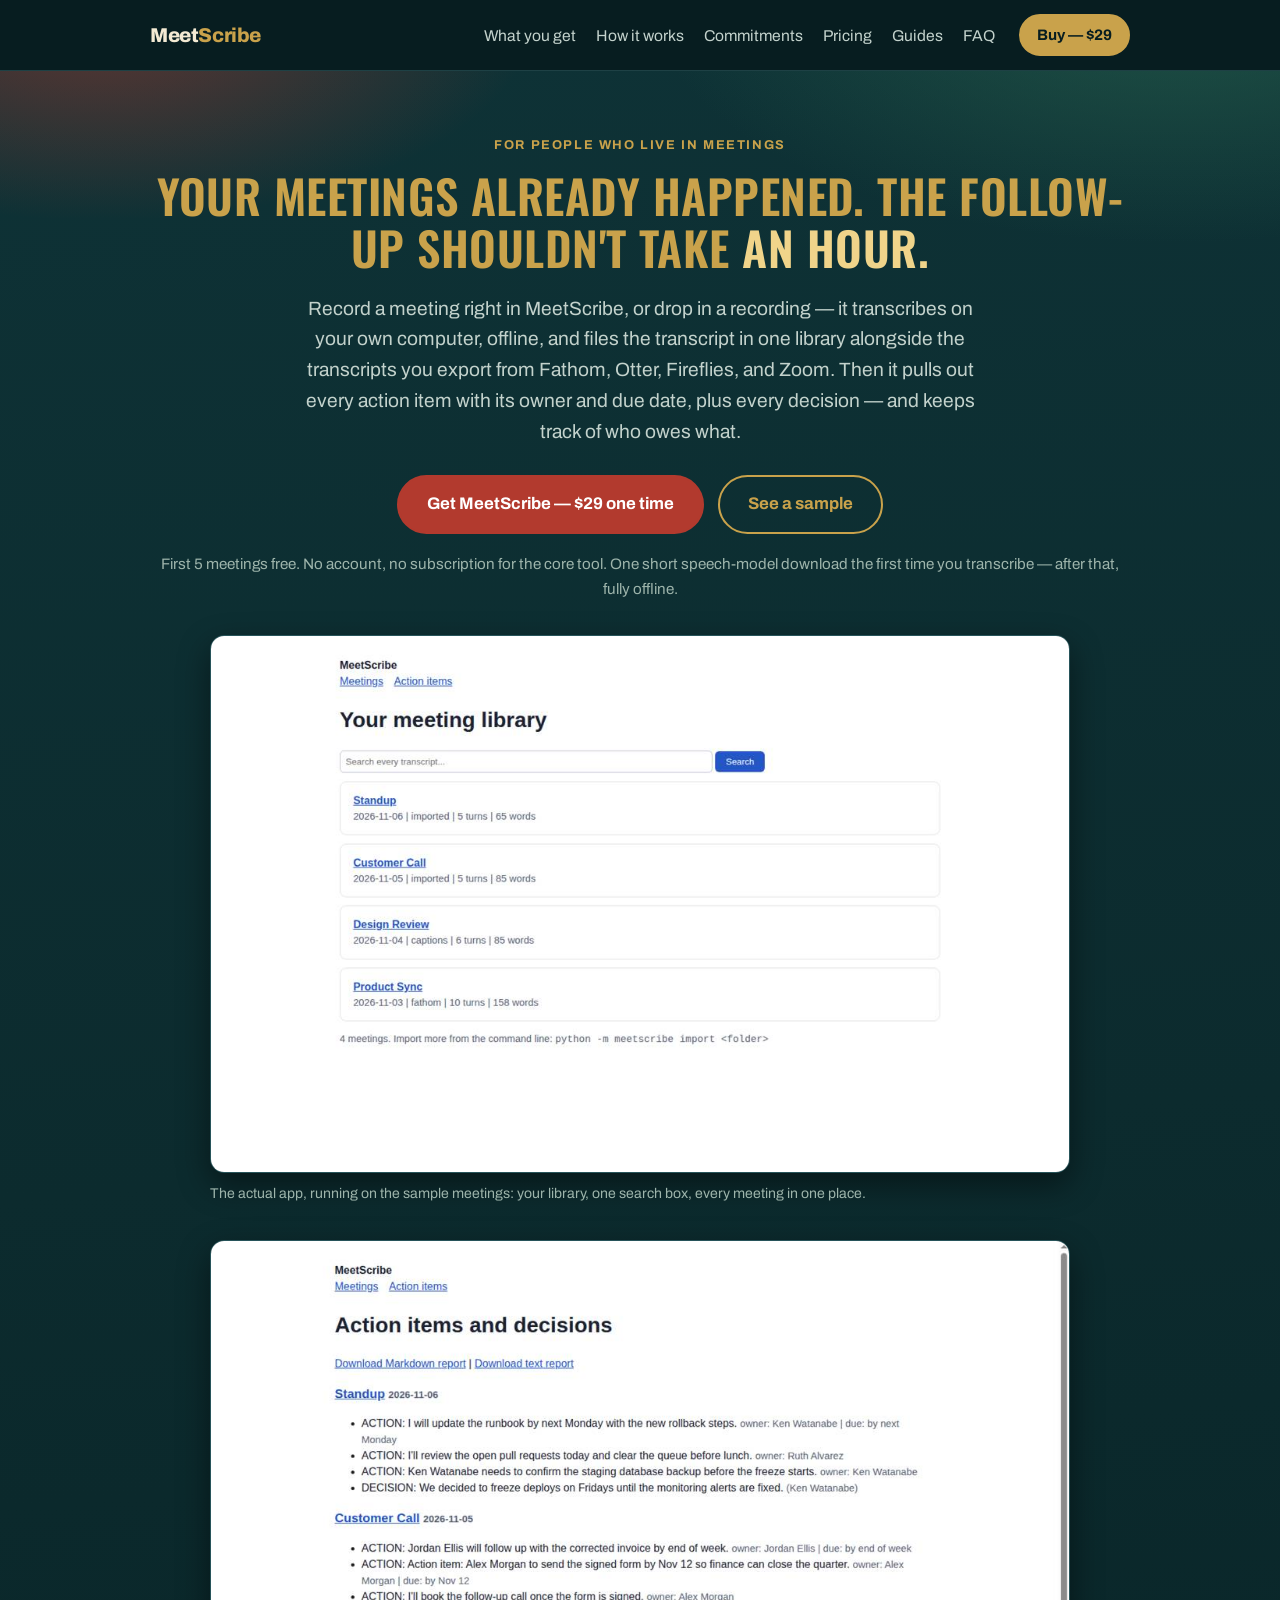
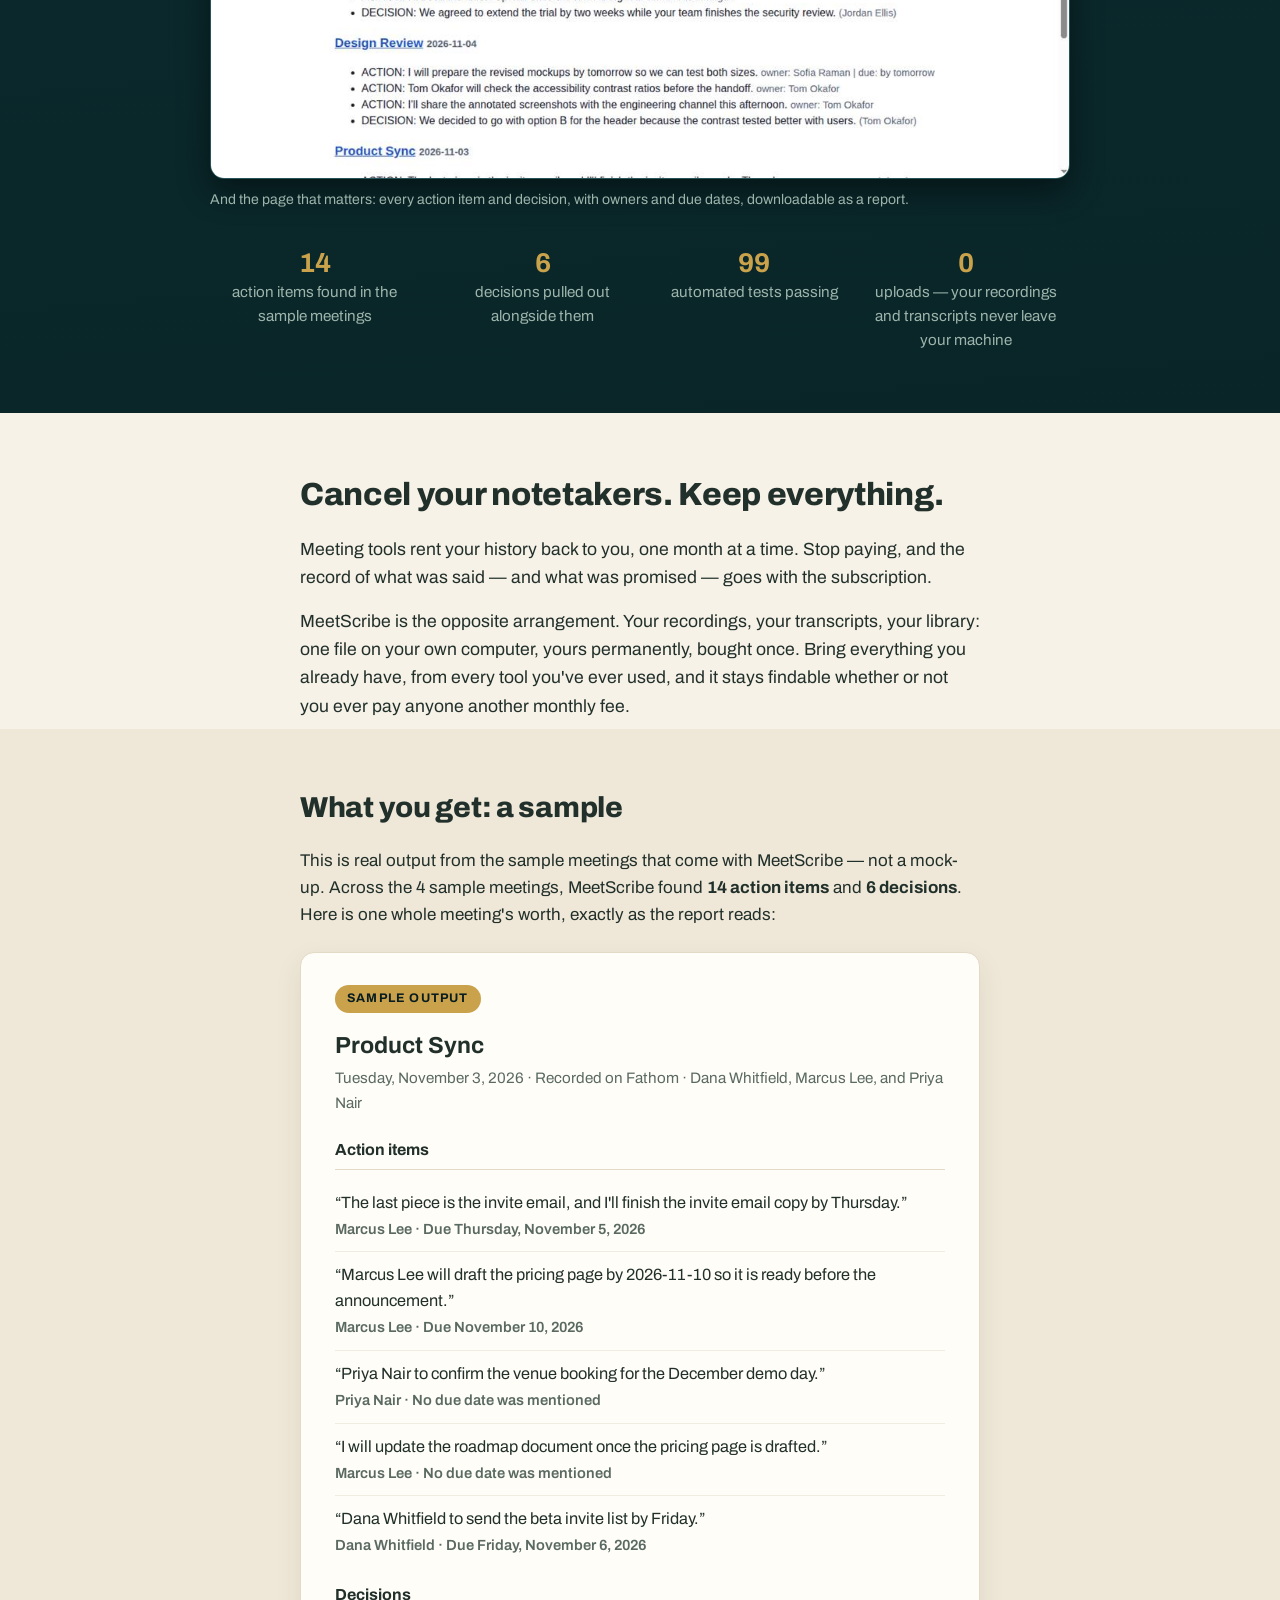
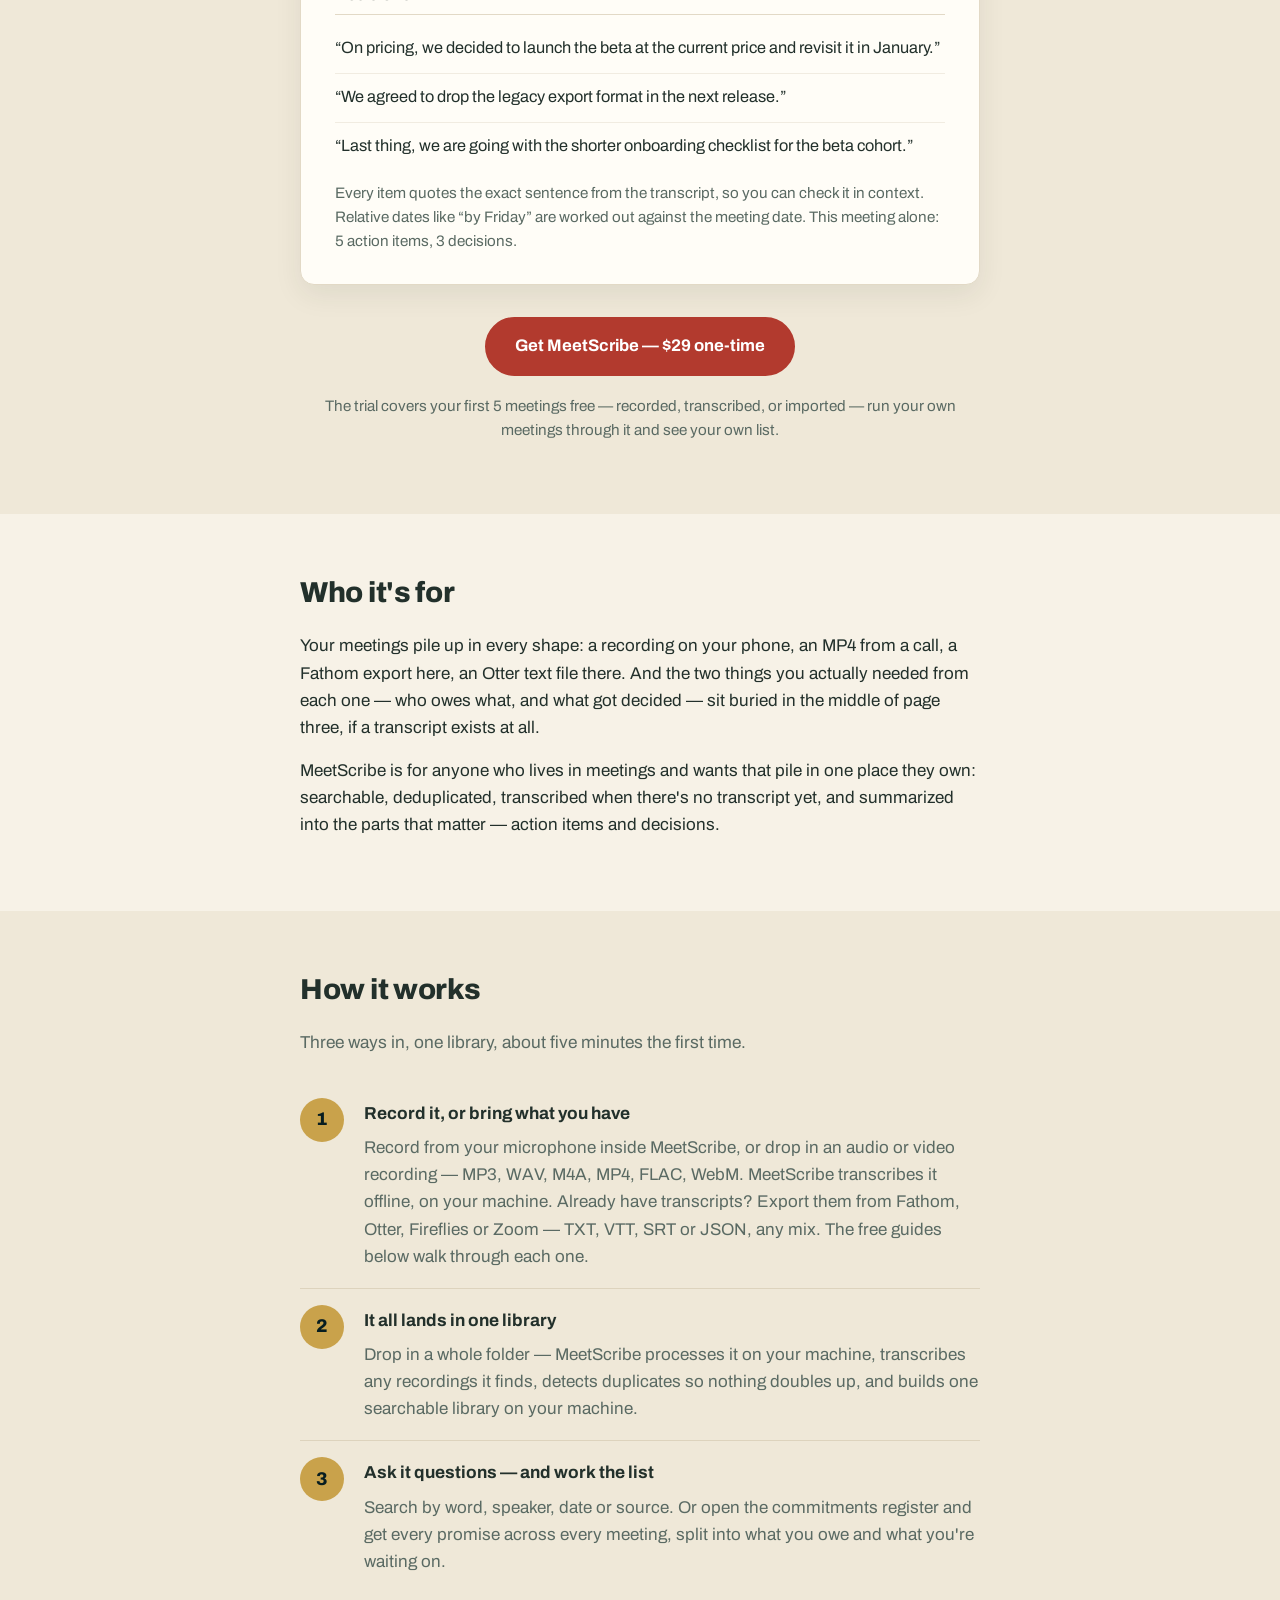
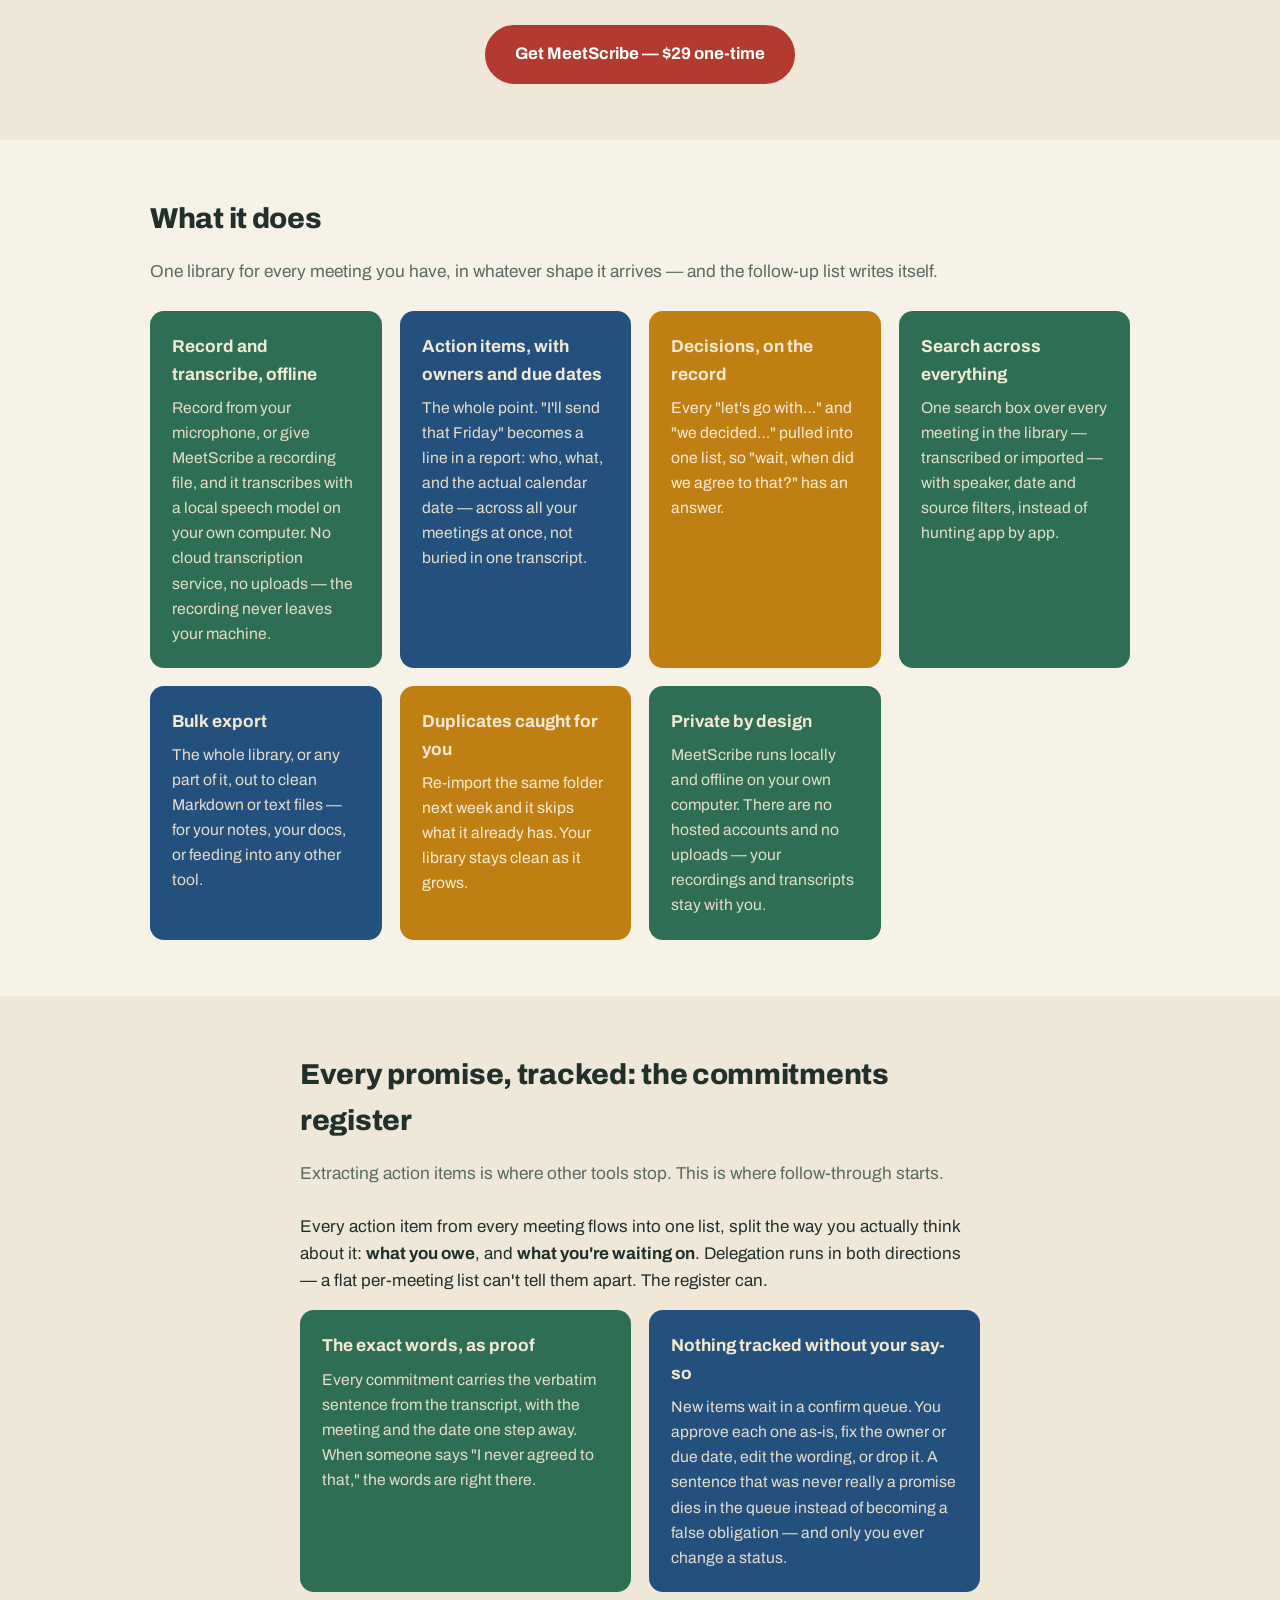
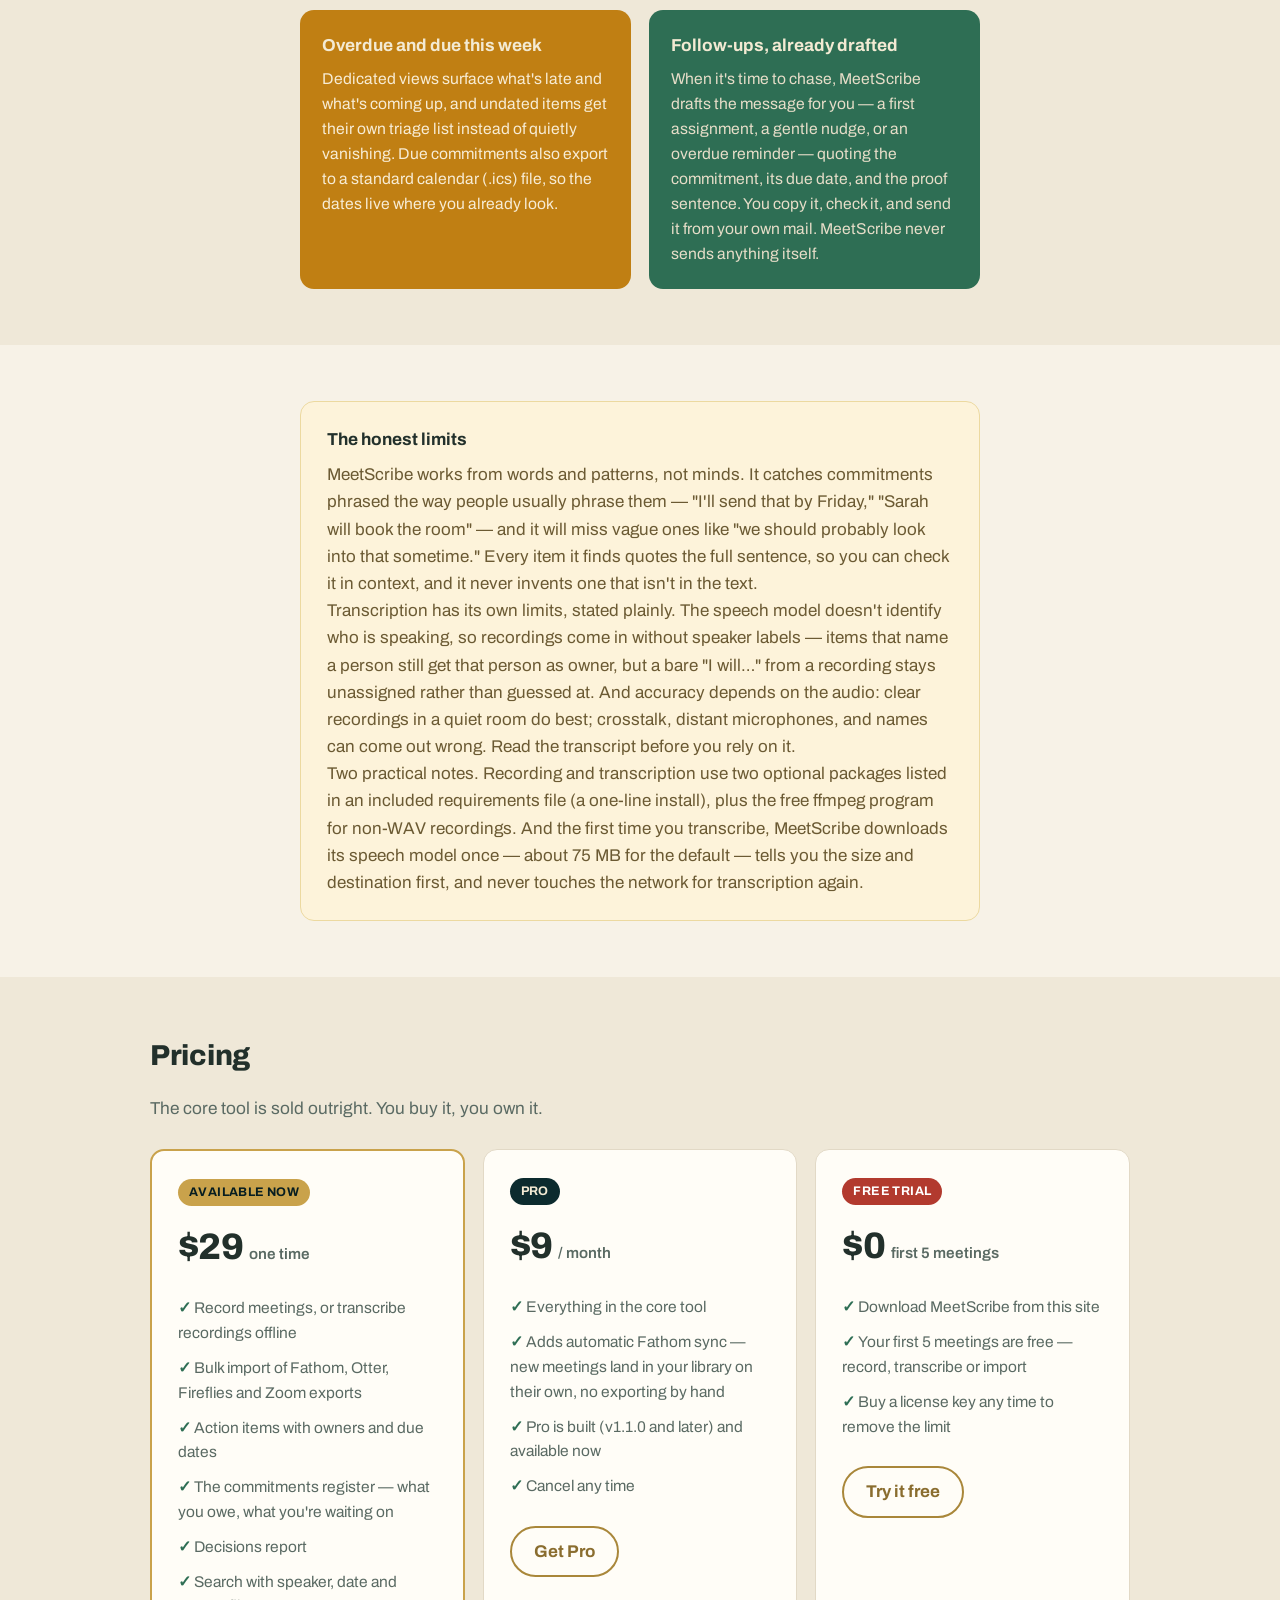
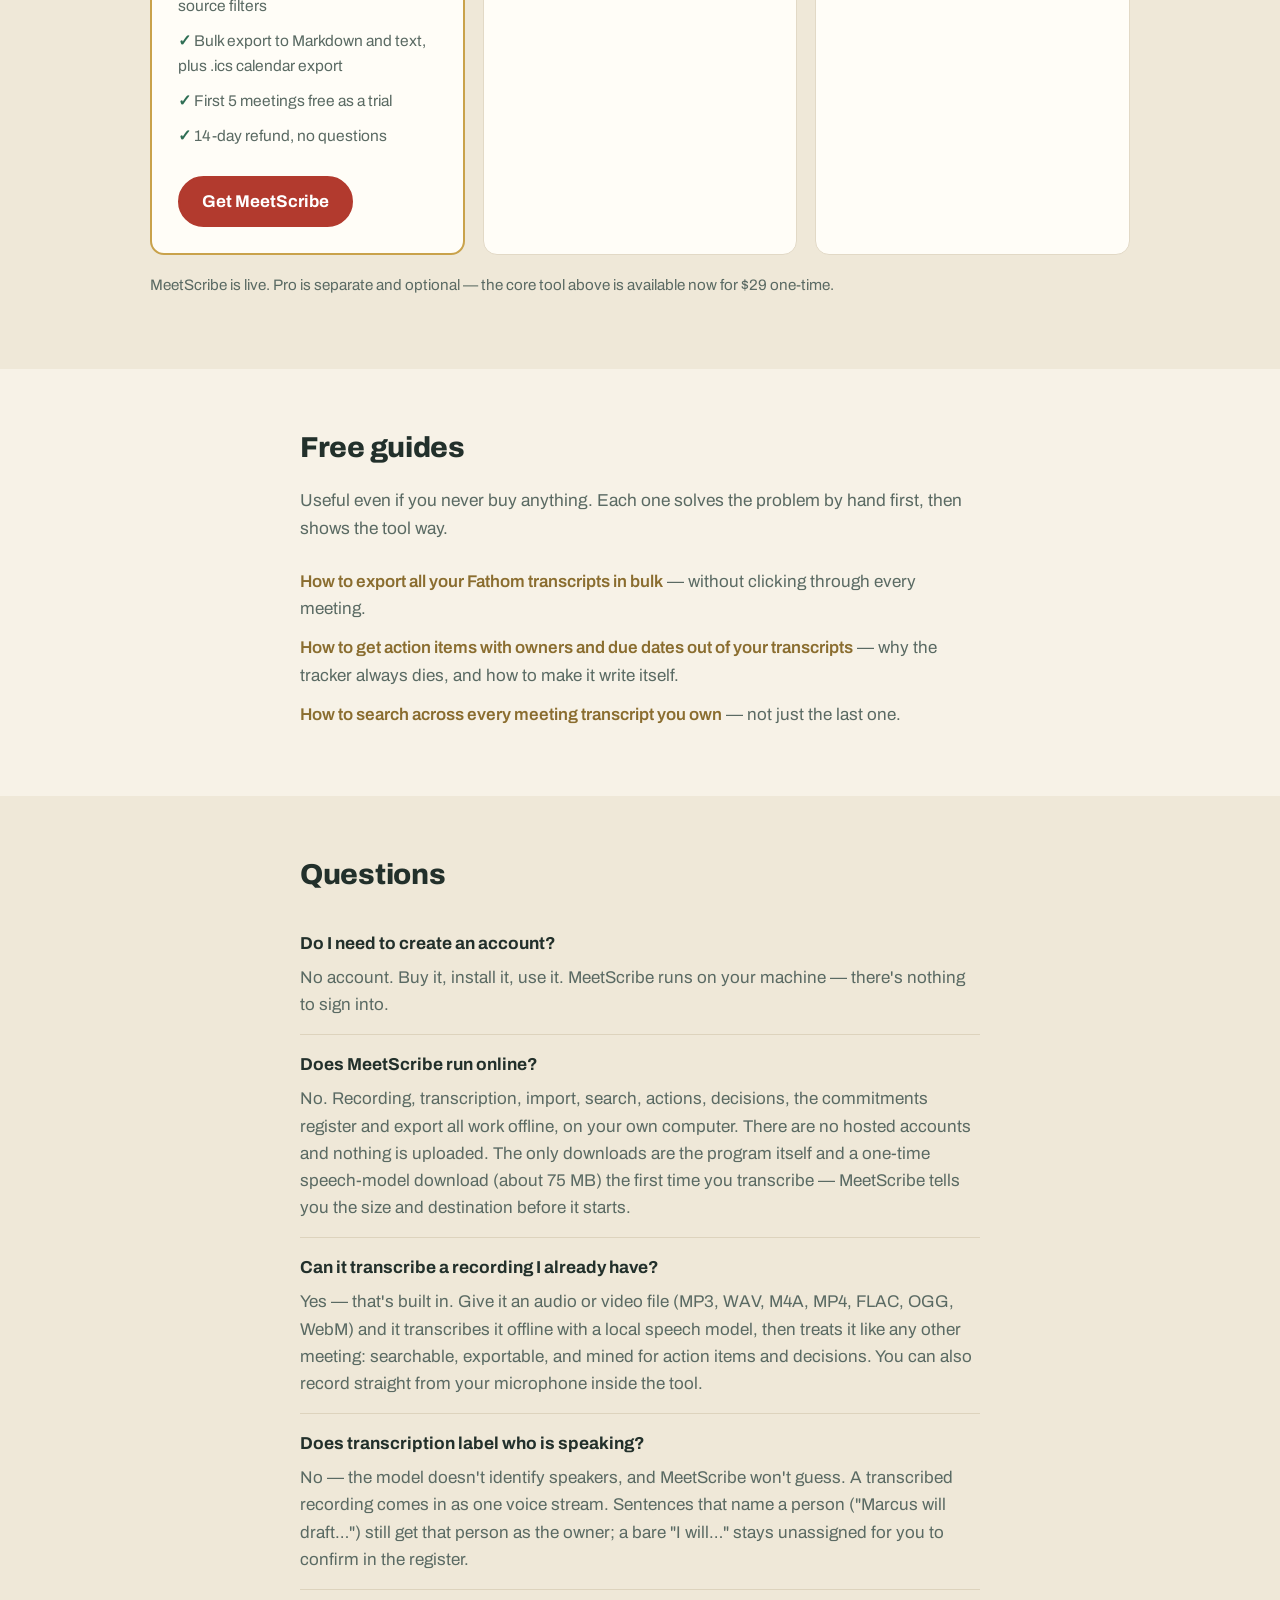
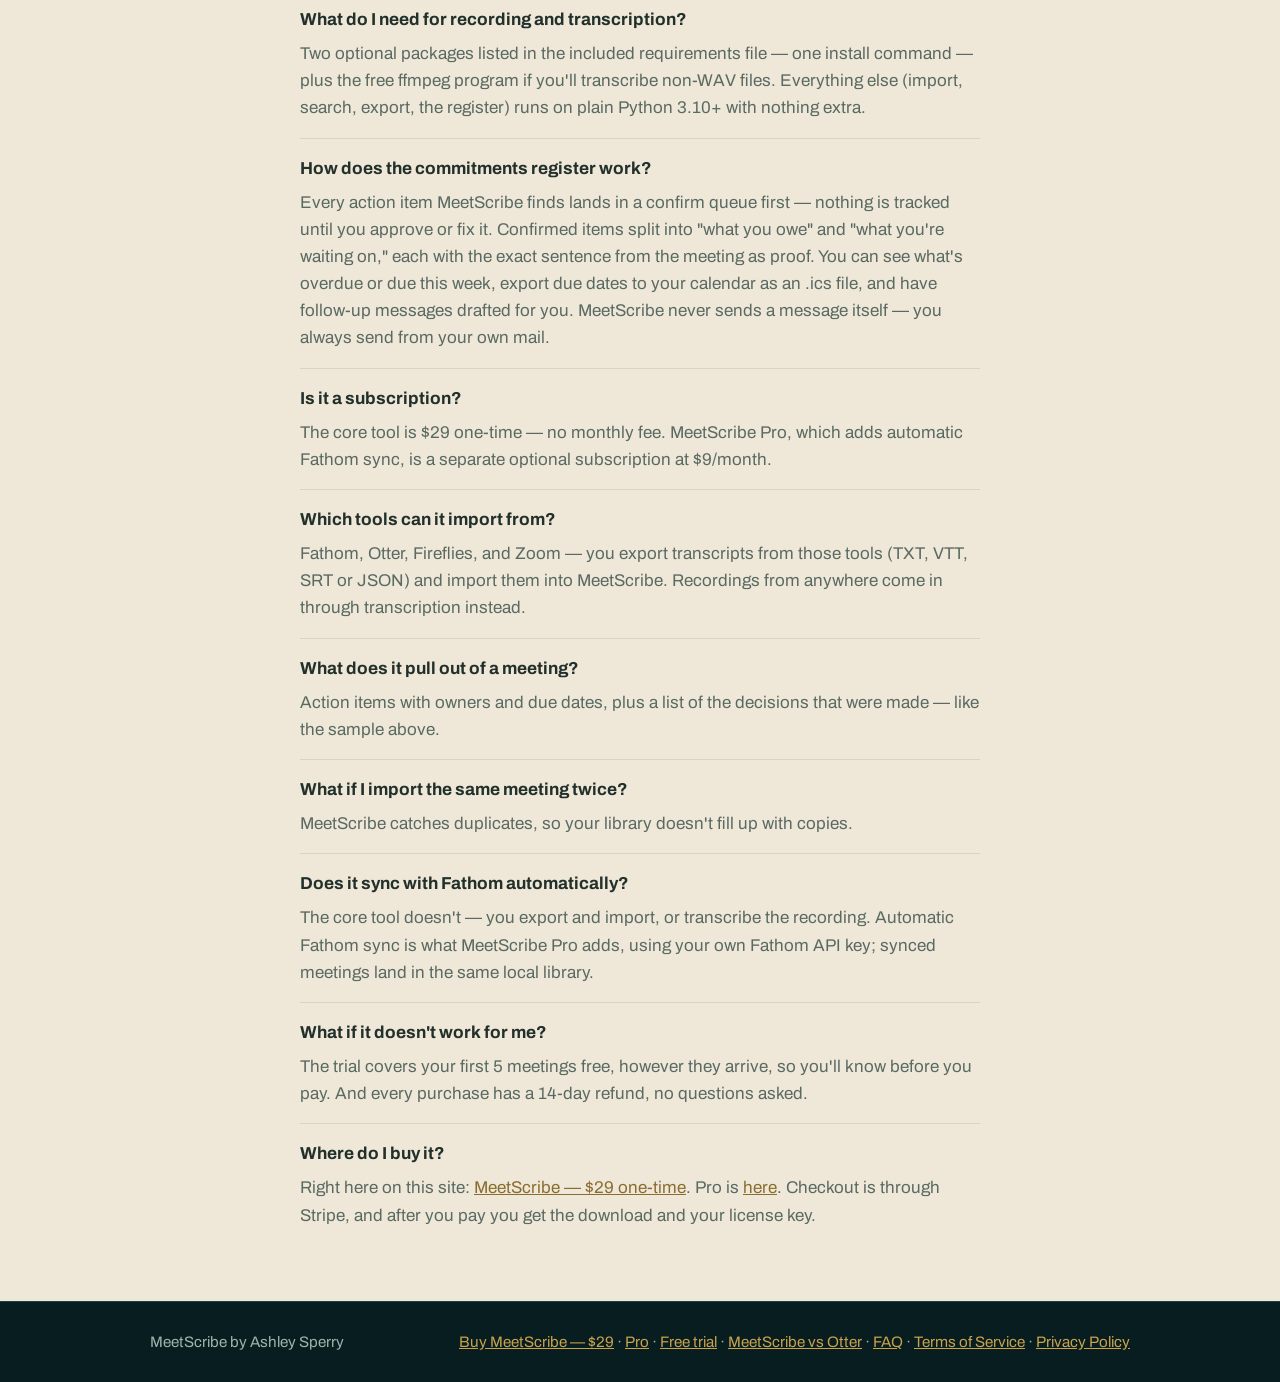
==== index.html @ 03b94fa4 "Add Terms of Service, Privacy Policy and FAQ pages, footer links on every page, site favicon, sitema" ====
<!DOCTYPE html>
<html lang="en">
<head>
<meta charset="UTF-8">
<meta name="viewport" content="width=device-width, initial-scale=1.0">
<title>MeetScribe — Record, transcribe, and keep every promise your meetings make</title>
<meta name="description" content="MeetScribe records meetings or transcribes your recordings offline on your own computer, keeps them in one library you own alongside your Fathom, Otter, Fireflies and Zoom transcripts, and tracks every action item — what you owe and what you're waiting on — with the exact words as proof. $29 one-time.">
<link rel="canonical" href="https://meetscribe.ca/">
<meta property="og:type" content="website">
<meta property="og:site_name" content="MeetScribe">
<meta property="og:title" content="MeetScribe — Record, transcribe, and keep every promise your meetings make">
<meta property="og:description" content="Offline meeting transcription on your own computer. One library you own for your recordings and your Fathom, Otter, Fireflies and Zoom transcripts, with every action item and commitment tracked. $29 one-time.">
<meta property="og:url" content="https://meetscribe.ca/">
<meta property="og:image" content="https://meetscribe.ca/shot-library.jpg">
<meta name="twitter:card" content="summary_large_image">
<meta name="twitter:title" content="MeetScribe — Record, transcribe, and keep every promise your meetings make">
<meta name="twitter:description" content="Offline meeting transcription on your own computer. One library you own, every action item and commitment tracked. $29 one-time.">
<meta name="twitter:image" content="https://meetscribe.ca/shot-library.jpg">
<script type="application/ld+json">
{
  "@context": "https://schema.org",
  "@type": "SoftwareApplication",
  "name": "MeetScribe",
  "url": "https://meetscribe.ca/",
  "applicationCategory": "BusinessApplication",
  "description": "MeetScribe records meetings or transcribes your recordings offline on your own computer, keeps them in one library you own alongside your Fathom, Otter, Fireflies and Zoom transcripts, and tracks every action item and commitment with the exact words as proof.",
  "author": { "@type": "Person", "name": "Ashley Sperry" },
  "offers": {
    "@type": "Offer",
    "price": "29",
    "priceCurrency": "USD",
    "url": "https://meetscribe.ca/"
  }
}
</script>
<link rel="preconnect" href="https://fonts.googleapis.com">
<link rel="preconnect" href="https://fonts.gstatic.com" crossorigin>
<link href="https://fonts.googleapis.com/css2?family=Archivo:wght@400;600;700;800&family=Oswald:wght@500;600&display=swap" rel="stylesheet">
<link rel="icon" type="image/svg+xml" href="favicon.svg">
<link rel="stylesheet" href="styles.css">
</head>
<body>

<header class="site-header">
  <div class="wrap header-inner">
    <a class="logo" href="#top">Meet<span>Scribe</span></a>
    <nav class="nav">
      <a href="#sample">What you get</a>
      <a href="#how">How it works</a>
      <a href="#commitments">Commitments</a>
      <a href="#pricing">Pricing</a>
      <a href="#guides">Guides</a>
      <a href="#faq">FAQ</a>
    </nav>
    <a class="btn btn-small" href="https://buy.stripe.com/28EeVc8pw60i9VVeSAaR206">Buy — $29</a>
  </div>
</header>

<main id="top">

  <!-- HERO -->
  <section class="hero">
    <div class="wrap">
      <p class="kicker">For people who live in meetings</p>
      <h1>Your meetings already happened. The follow-up shouldn't take <em>an hour.</em></h1>
      <p class="lead">Record a meeting right in MeetScribe, or drop in a recording — it transcribes on your own computer, offline, and files the transcript in one library alongside the transcripts you export from Fathom, Otter, Fireflies, and Zoom. Then it pulls out every action item with its owner and due date, plus every decision — and keeps track of who owes what.</p>
      <div class="hero-actions">
        <a class="btn btn-large" href="https://buy.stripe.com/28EeVc8pw60i9VVeSAaR206">Get MeetScribe — $29 one time</a>
        <a class="btn btn-ghost btn-large" href="#sample">See a sample</a>
      </div>
      <p class="hero-note">First 5 meetings free. No account, no subscription for the core tool. One short speech-model download the first time you transcribe — after that, fully offline.</p>

      <figure class="shot">
        <img src="shot-library.jpg" alt="MeetScribe app — your meeting library, with one search box over every meeting">
        <figcaption>The actual app, running on the sample meetings: your library, one search box, every meeting in one place.</figcaption>
      </figure>
      <figure class="shot">
        <img src="shot-actions.jpg" alt="MeetScribe action items and decisions page, with owners and due dates">
        <figcaption>And the page that matters: every action item and decision, with owners and due dates, downloadable as a report.</figcaption>
      </figure>

      <div class="proof">
        <div><b>14</b>action items found in the sample meetings</div>
        <div><b>6</b>decisions pulled out alongside them</div>
        <div><b>99</b>automated tests passing</div>
        <div><b>0</b>uploads — your recordings and transcripts never leave your machine</div>
      </div>
    </div>
  </section>

  <!-- WEDGE -->
  <section class="section wedge">
    <div class="wrap narrow">
      <h2>Cancel your notetakers. Keep everything.</h2>
      <p>Meeting tools rent your history back to you, one month at a time. Stop paying, and the record of what was said — and what was promised — goes with the subscription.</p>
      <p>MeetScribe is the opposite arrangement. Your recordings, your transcripts, your library: one file on your own computer, yours permanently, bought once. Bring everything you already have, from every tool you've ever used, and it stays findable whether or not you ever pay anyone another monthly fee.</p>
    </div>
  </section>

  <!-- SAMPLE -->
  <section class="section section-alt" id="sample">
    <div class="wrap narrow">
      <h2>What you get: a sample</h2>
      <p>This is real output from the sample meetings that come with MeetScribe — not a mock-up. Across the 4 sample meetings, MeetScribe found <strong>14 action items</strong> and <strong>6 decisions</strong>. Here is one whole meeting's worth, exactly as the report reads:</p>

      <article class="sample-doc">
        <p class="sample-label">Sample output</p>
        <h3>Product Sync</h3>
        <p class="sample-meta">Tuesday, November 3, 2026 · Recorded on Fathom · Dana Whitfield, Marcus Lee, and Priya Nair</p>

        <h4>Action items</h4>
        <ul class="sample-list">
          <li>
            <p class="task">“The last piece is the invite email, and I'll finish the invite email copy by Thursday.”</p>
            <p class="who">Marcus Lee · Due Thursday, November 5, 2026</p>
          </li>
          <li>
            <p class="task">“Marcus Lee will draft the pricing page by 2026-11-10 so it is ready before the announcement.”</p>
            <p class="who">Marcus Lee · Due November 10, 2026</p>
          </li>
          <li>
            <p class="task">“Priya Nair to confirm the venue booking for the December demo day.”</p>
            <p class="who">Priya Nair · No due date was mentioned</p>
          </li>
          <li>
            <p class="task">“I will update the roadmap document once the pricing page is drafted.”</p>
            <p class="who">Marcus Lee · No due date was mentioned</p>
          </li>
          <li>
            <p class="task">“Dana Whitfield to send the beta invite list by Friday.”</p>
            <p class="who">Dana Whitfield · Due Friday, November 6, 2026</p>
          </li>
        </ul>

        <h4>Decisions</h4>
        <ul class="sample-list decisions">
          <li><p class="task">“On pricing, we decided to launch the beta at the current price and revisit it in January.”</p></li>
          <li><p class="task">“We agreed to drop the legacy export format in the next release.”</p></li>
          <li><p class="task">“Last thing, we are going with the shorter onboarding checklist for the beta cohort.”</p></li>
        </ul>

        <p class="sample-foot">Every item quotes the exact sentence from the transcript, so you can check it in context. Relative dates like “by Friday” are worked out against the meeting date. This meeting alone: 5 action items, 3 decisions.</p>
      </article>

      <div class="center">
        <a class="btn btn-large" href="https://buy.stripe.com/28EeVc8pw60i9VVeSAaR206">Get MeetScribe — $29 one-time</a>
        <p class="hero-note">The trial covers your first 5 meetings free — recorded, transcribed, or imported — run your own meetings through it and see your own list.</p>
      </div>
    </div>
  </section>

  <!-- WHO IT'S FOR -->
  <section class="section">
    <div class="wrap narrow">
      <h2>Who it's for</h2>
      <p>Your meetings pile up in every shape: a recording on your phone, an MP4 from a call, a Fathom export here, an Otter text file there. And the two things you actually needed from each one — who owes what, and what got decided — sit buried in the middle of page three, if a transcript exists at all.</p>
      <p>MeetScribe is for anyone who lives in meetings and wants that pile in one place they own: searchable, deduplicated, transcribed when there's no transcript yet, and summarized into the parts that matter — action items and decisions.</p>
    </div>
  </section>

  <!-- HOW IT WORKS -->
  <section class="section section-alt" id="how">
    <div class="wrap narrow">
      <h2>How it works</h2>
      <p class="section-lead">Three ways in, one library, about five minutes the first time.</p>
      <ol class="steps">
        <li>
          <h3>Record it, or bring what you have</h3>
          <p>Record from your microphone inside MeetScribe, or drop in an audio or video recording — MP3, WAV, M4A, MP4, FLAC, WebM. MeetScribe transcribes it offline, on your machine. Already have transcripts? Export them from Fathom, Otter, Fireflies or Zoom — TXT, VTT, SRT or JSON, any mix. The free guides below walk through each one.</p>
        </li>
        <li>
          <h3>It all lands in one library</h3>
          <p>Drop in a whole folder — MeetScribe processes it on your machine, transcribes any recordings it finds, detects duplicates so nothing doubles up, and builds one searchable library on your machine.</p>
        </li>
        <li>
          <h3>Ask it questions — and work the list</h3>
          <p>Search by word, speaker, date or source. Or open the commitments register and get every promise across every meeting, split into what you owe and what you're waiting on.</p>
        </li>
      </ol>
      <div class="center">
        <a class="btn btn-large" href="https://buy.stripe.com/28EeVc8pw60i9VVeSAaR206">Get MeetScribe — $29 one-time</a>
      </div>
    </div>
  </section>

  <!-- FEATURES -->
  <section class="section" id="features">
    <div class="wrap">
      <h2>What it does</h2>
      <p class="section-lead">One library for every meeting you have, in whatever shape it arrives — and the follow-up list writes itself.</p>
      <div class="cards">
        <div class="card">
          <h3>Record and transcribe, offline</h3>
          <p>Record from your microphone, or give MeetScribe a recording file, and it transcribes with a local speech model on your own computer. No cloud transcription service, no uploads — the recording never leaves your machine.</p>
        </div>
        <div class="card">
          <h3>Action items, with owners and due dates</h3>
          <p>The whole point. "I'll send that Friday" becomes a line in a report: who, what, and the actual calendar date — across all your meetings at once, not buried in one transcript.</p>
        </div>
        <div class="card">
          <h3>Decisions, on the record</h3>
          <p>Every "let's go with…" and "we decided…" pulled into one list, so "wait, when did we agree to that?" has an answer.</p>
        </div>
        <div class="card">
          <h3>Search across everything</h3>
          <p>One search box over every meeting in the library — transcribed or imported — with speaker, date and source filters, instead of hunting app by app.</p>
        </div>
        <div class="card">
          <h3>Bulk export</h3>
          <p>The whole library, or any part of it, out to clean Markdown or text files — for your notes, your docs, or feeding into any other tool.</p>
        </div>
        <div class="card">
          <h3>Duplicates caught for you</h3>
          <p>Re-import the same folder next week and it skips what it already has. Your library stays clean as it grows.</p>
        </div>
        <div class="card">
          <h3>Private by design</h3>
          <p>MeetScribe runs locally and offline on your own computer. There are no hosted accounts and no uploads — your recordings and transcripts stay with you.</p>
        </div>
      </div>
    </div>
  </section>

  <!-- COMMITMENTS -->
  <section class="section section-alt" id="commitments">
    <div class="wrap narrow">
      <h2>Every promise, tracked: the commitments register</h2>
      <p class="section-lead">Extracting action items is where other tools stop. This is where follow-through starts.</p>
      <p>Every action item from every meeting flows into one list, split the way you actually think about it: <strong>what you owe</strong>, and <strong>what you're waiting on</strong>. Delegation runs in both directions — a flat per-meeting list can't tell them apart. The register can.</p>
      <div class="cards">
        <div class="card">
          <h3>The exact words, as proof</h3>
          <p>Every commitment carries the verbatim sentence from the transcript, with the meeting and the date one step away. When someone says "I never agreed to that," the words are right there.</p>
        </div>
        <div class="card">
          <h3>Nothing tracked without your say-so</h3>
          <p>New items wait in a confirm queue. You approve each one as-is, fix the owner or due date, edit the wording, or drop it. A sentence that was never really a promise dies in the queue instead of becoming a false obligation — and only you ever change a status.</p>
        </div>
        <div class="card">
          <h3>Overdue and due this week</h3>
          <p>Dedicated views surface what's late and what's coming up, and undated items get their own triage list instead of quietly vanishing. Due commitments also export to a standard calendar (.ics) file, so the dates live where you already look.</p>
        </div>
        <div class="card">
          <h3>Follow-ups, already drafted</h3>
          <p>When it's time to chase, MeetScribe drafts the message for you — a first assignment, a gentle nudge, or an overdue reminder — quoting the commitment, its due date, and the proof sentence. You copy it, check it, and send it from your own mail. MeetScribe never sends anything itself.</p>
        </div>
      </div>
    </div>
  </section>

  <!-- HONEST LIMITS -->
  <section class="section">
    <div class="wrap narrow">
      <div class="honest">
        <h3>The honest limits</h3>
        <p>MeetScribe works from words and patterns, not minds. It catches commitments phrased the way people usually phrase them — "I'll send that by Friday," "Sarah will book the room" — and it will miss vague ones like "we should probably look into that sometime." Every item it finds quotes the full sentence, so you can check it in context, and it never invents one that isn't in the text.</p>
        <p>Transcription has its own limits, stated plainly. The speech model doesn't identify who is speaking, so recordings come in without speaker labels — items that name a person still get that person as owner, but a bare "I will…" from a recording stays unassigned rather than guessed at. And accuracy depends on the audio: clear recordings in a quiet room do best; crosstalk, distant microphones, and names can come out wrong. Read the transcript before you rely on it.</p>
        <p>Two practical notes. Recording and transcription use two optional packages listed in an included requirements file (a one-line install), plus the free ffmpeg program for non-WAV recordings. And the first time you transcribe, MeetScribe downloads its speech model once — about 75 MB for the default — tells you the size and destination first, and never touches the network for transcription again.</p>
      </div>
    </div>
  </section>

  <!-- PRICING -->
  <section class="section section-alt" id="pricing">
    <div class="wrap">
      <h2>Pricing</h2>
      <p class="section-lead">The core tool is sold outright. You buy it, you own it.</p>
      <div class="prices">
        <div class="price featured">
          <span class="badge">Available now</span>
          <p class="amount">$29 <span class="per">one time</span></p>
          <ul>
            <li>Record meetings, or transcribe recordings offline</li>
            <li>Bulk import of Fathom, Otter, Fireflies and Zoom exports</li>
            <li>Action items with owners and due dates</li>
            <li>The commitments register — what you owe, what you're waiting on</li>
            <li>Decisions report</li>
            <li>Search with speaker, date and source filters</li>
            <li>Bulk export to Markdown and text, plus .ics calendar export</li>
            <li>First 5 meetings free as a trial</li>
            <li>14-day refund, no questions</li>
          </ul>
          <a class="btn" href="https://buy.stripe.com/28EeVc8pw60i9VVeSAaR206">Get MeetScribe</a>
        </div>
        <div class="price">
          <span class="badge badge-pro">Pro</span>
          <p class="amount">$9 <span class="per">/ month</span></p>
          <ul>
            <li>Everything in the core tool</li>
            <li>Adds automatic Fathom sync — new meetings land in your library on their own, no exporting by hand</li>
            <li>Pro is built (v1.1.0 and later) and available now</li>
            <li>Cancel any time</li>
          </ul>
          <a class="btn btn-ghost" href="https://buy.stripe.com/14AdR86hoewOfgfcKsaR207">Get Pro</a>
        </div>
        <div class="price">
          <span class="badge badge-wait">Free trial</span>
          <p class="amount">$0 <span class="per">first 5 meetings</span></p>
          <ul>
            <li>Download MeetScribe from this site</li>
            <li>Your first 5 meetings are free — record, transcribe or import</li>
            <li>Buy a license key any time to remove the limit</li>
          </ul>
          <a class="btn btn-ghost" href="download.html">Try it free</a>
        </div>
      </div>
      <p class="hero-note">MeetScribe is live. Pro is separate and optional — the core tool above is available now for $29 one-time.</p>
    </div>
  </section>

  <!-- GUIDES -->
  <section class="section" id="guides">
    <div class="wrap narrow">
      <h2>Free guides</h2>
      <p class="section-lead">Useful even if you never buy anything. Each one solves the problem by hand first, then shows the tool way.</p>
      <ul class="guides">
        <li><a href="https://dev.to/ashleybuilds/how-to-export-all-your-fathom-transcripts-in-bulk-without-clicking-through-every-meeting-367k">How to export all your Fathom transcripts in bulk</a> — without clicking through every meeting.</li>
        <li><a href="https://dev.to/ashleybuilds/how-to-get-action-items-with-owners-and-due-dates-out-of-your-meeting-transcripts-460o">How to get action items with owners and due dates out of your transcripts</a> — why the tracker always dies, and how to make it write itself.</li>
        <li><a href="https://dev.to/ashleybuilds/how-to-search-across-every-meeting-transcript-you-own-not-just-the-last-one-182">How to search across every meeting transcript you own</a> — not just the last one.</li>
      </ul>
    </div>
  </section>

  <!-- FAQ -->
  <section class="section section-alt" id="faq">
    <div class="wrap narrow">
      <h2>Questions</h2>

      <div class="qa">
        <h3>Do I need to create an account?</h3>
        <p>No account. Buy it, install it, use it. MeetScribe runs on your machine — there's nothing to sign into.</p>
      </div>

      <div class="qa">
        <h3>Does MeetScribe run online?</h3>
        <p>No. Recording, transcription, import, search, actions, decisions, the commitments register and export all work offline, on your own computer. There are no hosted accounts and nothing is uploaded. The only downloads are the program itself and a one-time speech-model download (about 75 MB) the first time you transcribe — MeetScribe tells you the size and destination before it starts.</p>
      </div>

      <div class="qa">
        <h3>Can it transcribe a recording I already have?</h3>
        <p>Yes — that's built in. Give it an audio or video file (MP3, WAV, M4A, MP4, FLAC, OGG, WebM) and it transcribes it offline with a local speech model, then treats it like any other meeting: searchable, exportable, and mined for action items and decisions. You can also record straight from your microphone inside the tool.</p>
      </div>

      <div class="qa">
        <h3>Does transcription label who is speaking?</h3>
        <p>No — the model doesn't identify speakers, and MeetScribe won't guess. A transcribed recording comes in as one voice stream. Sentences that name a person ("Marcus will draft…") still get that person as the owner; a bare "I will…" stays unassigned for you to confirm in the register.</p>
      </div>

      <div class="qa">
        <h3>What do I need for recording and transcription?</h3>
        <p>Two optional packages listed in the included requirements file — one install command — plus the free ffmpeg program if you'll transcribe non-WAV files. Everything else (import, search, export, the register) runs on plain Python 3.10+ with nothing extra.</p>
      </div>

      <div class="qa">
        <h3>How does the commitments register work?</h3>
        <p>Every action item MeetScribe finds lands in a confirm queue first — nothing is tracked until you approve or fix it. Confirmed items split into "what you owe" and "what you're waiting on," each with the exact sentence from the meeting as proof. You can see what's overdue or due this week, export due dates to your calendar as an .ics file, and have follow-up messages drafted for you. MeetScribe never sends a message itself — you always send from your own mail.</p>
      </div>

      <div class="qa">
        <h3>Is it a subscription?</h3>
        <p>The core tool is $29 one-time — no monthly fee. MeetScribe Pro, which adds automatic Fathom sync, is a separate optional subscription at $9/month.</p>
      </div>

      <div class="qa">
        <h3>Which tools can it import from?</h3>
        <p>Fathom, Otter, Fireflies, and Zoom — you export transcripts from those tools (TXT, VTT, SRT or JSON) and import them into MeetScribe. Recordings from anywhere come in through transcription instead.</p>
      </div>

      <div class="qa">
        <h3>What does it pull out of a meeting?</h3>
        <p>Action items with owners and due dates, plus a list of the decisions that were made — like the sample above.</p>
      </div>

      <div class="qa">
        <h3>What if I import the same meeting twice?</h3>
        <p>MeetScribe catches duplicates, so your library doesn't fill up with copies.</p>
      </div>

      <div class="qa">
        <h3>Does it sync with Fathom automatically?</h3>
        <p>The core tool doesn't — you export and import, or transcribe the recording. Automatic Fathom sync is what MeetScribe Pro adds, using your own Fathom API key; synced meetings land in the same local library.</p>
      </div>

      <div class="qa">
        <h3>What if it doesn't work for me?</h3>
        <p>The trial covers your first 5 meetings free, however they arrive, so you'll know before you pay. And every purchase has a 14-day refund, no questions asked.</p>
      </div>

      <div class="qa">
        <h3>Where do I buy it?</h3>
        <p>Right here on this site: <a href="https://buy.stripe.com/28EeVc8pw60i9VVeSAaR206">MeetScribe — $29 one-time</a>. Pro is <a href="https://buy.stripe.com/14AdR86hoewOfgfcKsaR207">here</a>. Checkout is through Stripe, and after you pay you get the download and your license key.</p>
      </div>
    </div>
  </section>

</main>

<footer class="site-footer">
  <div class="wrap footer-inner">
    <p>MeetScribe by Ashley Sperry</p>
    <p><a href="https://buy.stripe.com/28EeVc8pw60i9VVeSAaR206">Buy MeetScribe — $29</a> · <a href="https://buy.stripe.com/14AdR86hoewOfgfcKsaR207">Pro</a> · <a href="download.html">Free trial</a> · <a href="vs-otter.html">MeetScribe vs Otter</a> · <a href="faq.html">FAQ</a> · <a href="terms.html">Terms of Service</a> · <a href="privacy.html">Privacy Policy</a></p>
  </div>
</footer>

</body>
</html>
---- styles.css ----
:root {
  --ink: #22302b;
  --muted: #5a6a63;
  --gold: #c9a24b;
  --gold-dark: #a9873a;
  --teal: #0c2b2e;
  --teal-deep: #071d20;
  --cream: #f7f2e7;
  --cream-alt: #efe8d8;
  --line: #ddd3bd;
  --card-line: #e2d9c6;
  --red: #b23a2e;
  --red-dark: #9c3126;
  --radius: 14px;
}

* { box-sizing: border-box; margin: 0; padding: 0; }

body {
  font-family: "Archivo", -apple-system, BlinkMacSystemFont, "Segoe UI", Roboto, Helvetica, Arial, sans-serif;
  color: var(--ink);
  background: var(--cream);
  line-height: 1.6;
  font-size: 17px;
}

.wrap { max-width: 1020px; margin: 0 auto; padding: 0 20px; }
.narrow { max-width: 720px; }

a { color: #8a6d2f; }
h1 {
  font-family: "Oswald", "Archivo", sans-serif;
  font-size: 2.9rem; line-height: 1.12; letter-spacing: 0.01em;
  text-transform: uppercase; color: var(--gold); font-weight: 600;
}
h1 em { font-style: normal; color: #f0d48a; }
h2 { font-size: 1.8rem; margin-bottom: 1rem; letter-spacing: -0.01em; font-weight: 800; }
h3 { font-size: 1.08rem; margin-bottom: 0.4rem; }
p { margin-bottom: 1rem; }
.center { text-align: center; margin-top: 2rem; }
.section-lead { color: var(--muted); font-size: 1.08rem; margin-bottom: 1.6rem; }

/* Header */
.site-header {
  position: sticky; top: 0; z-index: 10;
  background: var(--teal-deep);
  border-bottom: 1px solid #1e4145;
}
.header-inner { display: flex; align-items: center; gap: 24px; padding-top: 14px; padding-bottom: 14px; }
.logo { font-weight: 800; font-size: 1.25rem; color: #f3ead3; text-decoration: none; margin-right: auto; letter-spacing: -0.02em; }
.logo span { color: var(--gold); }
.nav { display: flex; gap: 20px; }
.nav a { color: #c3d2cc; text-decoration: none; font-size: 0.98rem; }
.nav a:hover { color: var(--gold); }
.site-header .btn { background: var(--gold); border-color: var(--gold); color: var(--teal-deep); }
.site-header .btn:hover { background: var(--gold-dark); border-color: var(--gold-dark); }

/* Buttons */
.btn {
  display: inline-block; background: var(--red); color: #fff; text-decoration: none;
  font-weight: 700; border-radius: 999px; padding: 10px 22px; border: 2px solid var(--red);
}
.btn:hover { background: var(--red-dark); border-color: var(--red-dark); }
.btn-small { padding: 7px 16px; font-size: 0.95rem; }
.btn-large { padding: 14px 28px; font-size: 1.05rem; }
.btn-ghost { background: transparent; color: var(--gold); border-color: var(--gold); }
.btn-ghost:hover { background: rgba(201, 162, 75, 0.14); color: var(--gold); }
.section .btn-ghost, .section-alt .btn-ghost { color: #8a6d2f; border-color: var(--gold-dark); }
.section .btn-ghost:hover, .section-alt .btn-ghost:hover { background: rgba(201, 162, 75, 0.16); color: #75591f; }

/* Hero */
.hero {
  padding: 64px 0 56px; text-align: center; color: #eef3f1;
  background:
    radial-gradient(620px 300px at 8% -60px, rgba(178, 58, 46, 0.5), transparent 70%),
    radial-gradient(760px 360px at 92% -80px, rgba(46, 110, 84, 0.55), transparent 70%),
    radial-gradient(560px 260px at 50% 118%, rgba(201, 162, 75, 0.22), transparent 70%),
    linear-gradient(175deg, #0e3236 0%, var(--teal) 55%, #092528 100%);
}
.kicker { color: var(--gold); font-weight: 700; text-transform: uppercase; letter-spacing: 1.6px; font-size: 0.8rem; margin-bottom: 14px; }
.hero .lead { font-size: 1.2rem; color: #c3d2cc; max-width: 680px; margin: 20px auto 28px; }
.hero-actions { display: flex; gap: 14px; justify-content: center; flex-wrap: wrap; }
.hero-note { margin-top: 18px; font-size: 0.95rem; color: var(--muted); }
.hero .hero-note { color: #9db4ab; }

/* Screenshots */
.shot { margin: 34px auto 10px; max-width: 860px; text-align: left; }
.shot img { width: 100%; display: block; border: 1px solid #27545a; border-radius: var(--radius); box-shadow: 0 12px 32px rgba(0, 0, 0, 0.45); }
.shot figcaption { color: #9db4ab; font-size: 0.88rem; margin-top: 10px; }

/* Proof strip */
.proof { display: flex; gap: 28px; flex-wrap: wrap; justify-content: center; padding: 26px 0 4px; }
.proof div { font-size: 0.95rem; color: #9db4ab; max-width: 200px; }
.proof b { display: block; font-size: 1.7rem; color: var(--gold); line-height: 1.2; }

/* Sections */
.section { padding: 56px 0; }
.section-alt { background: var(--cream-alt); }

/* Wedge */
.wedge { padding-bottom: 8px; }
.wedge h2 { font-size: 2rem; }
.wedge p { font-size: 1.1rem; }
.wedge p:last-child { margin-bottom: 0; }

/* Sample document */
.sample-doc {
  background: #fffdf7; border: 1px solid var(--card-line); border-radius: var(--radius);
  padding: 30px 34px; margin: 24px 0 8px; text-align: left;
  box-shadow: 0 10px 28px rgba(34, 48, 43, 0.08);
}
.sample-label {
  display: inline-block; font-size: 0.78rem; font-weight: 700; letter-spacing: 1.2px;
  text-transform: uppercase; color: var(--teal-deep); background: var(--gold);
  border-radius: 999px; padding: 4px 12px; margin-bottom: 14px;
}
.sample-doc h3 { font-size: 1.45rem; margin-bottom: 2px; }
.sample-meta { color: var(--muted); font-size: 0.95rem; margin-bottom: 20px; }
.sample-doc h4 {
  font-size: 1rem; margin: 22px 0 10px; padding-bottom: 6px;
  border-bottom: 1px solid var(--card-line);
}
.sample-list { list-style: none; }
.sample-list li { padding: 10px 0; border-bottom: 1px solid #f1ece1; }
.sample-list li:last-child { border-bottom: none; padding-bottom: 2px; }
.sample-list .task { margin-bottom: 2px; font-size: 1.02rem; }
.sample-list .who { margin-bottom: 0; color: var(--muted); font-size: 0.92rem; font-weight: 600; }
.sample-foot { color: var(--muted); font-size: 0.95rem; margin: 18px 0 0; }

/* Cards — solid colours like the reference: green, blue, ochre */
.cards { display: grid; grid-template-columns: repeat(auto-fit, minmax(220px, 1fr)); gap: 18px; margin-top: 12px; }
.card { border-radius: var(--radius); padding: 22px; color: #f3ead3; border: none; }
.card p { color: #e6ddc8; margin-bottom: 0; font-size: 0.98rem; }
.cards .card:nth-child(3n+1) { background: #2e6e54; }
.cards .card:nth-child(3n+2) { background: #24507e; }
.cards .card:nth-child(3n) { background: #c07f13; }
.cards .card:nth-child(3n) p { color: #f7ecd4; }

/* Steps */
.steps { list-style: none; counter-reset: step; margin-top: 8px; }
.steps li { counter-increment: step; padding: 18px 0 18px 64px; position: relative; border-bottom: 1px solid var(--line); }
.steps li:last-child { border-bottom: none; }
.steps li::before {
  content: counter(step); position: absolute; left: 0; top: 16px;
  width: 44px; height: 44px; border-radius: 50%;
  background: var(--gold); color: var(--teal-deep); font-weight: 800; font-size: 1.15rem;
  display: flex; align-items: center; justify-content: center;
}
.steps p { color: var(--muted); margin-bottom: 0; }

/* Honest limits */
.honest { background: #fdf3da; border: 1px solid #ecd9a0; border-radius: var(--radius); padding: 24px 26px; }
.honest h3 { margin-bottom: 8px; }
.honest p { color: #6b5a33; margin-bottom: 0; }

/* Pricing */
.prices { display: grid; grid-template-columns: repeat(auto-fit, minmax(260px, 1fr)); gap: 18px; margin-top: 12px; }
.price { background: #fffdf7; border: 1px solid var(--card-line); border-radius: var(--radius); padding: 26px; }
.price.featured { border: 2px solid var(--gold); }
.price .amount { font-size: 2.3rem; font-weight: 800; letter-spacing: -0.02em; margin-bottom: 6px; }
.price .per { color: var(--muted); font-size: 0.95rem; font-weight: 600; letter-spacing: 0; }
.price ul { list-style: none; margin: 14px 0 22px; }
.price li { padding: 5px 0; color: var(--muted); font-size: 0.97rem; }
.price li::before { content: "✓ "; color: #2e6e54; font-weight: 700; }
.badge {
  display: inline-block; background: var(--gold); color: var(--teal-deep); font-size: 0.78rem; font-weight: 700;
  padding: 4px 11px; border-radius: 999px; margin-bottom: 12px; letter-spacing: 0.4px; text-transform: uppercase;
}
.badge-pro { background: var(--teal); color: #f3ead3; }
.badge-wait { background: var(--red); color: #fff; }

/* Guides */
.guides { list-style: none; }
.guides li { margin-bottom: 12px; color: var(--muted); }
.guides a { font-weight: 600; text-decoration: none; }
.guides a:hover { text-decoration: underline; }

/* FAQ */
.qa { padding: 16px 0; border-bottom: 1px solid var(--line); }
.qa:last-child { border-bottom: none; }
.qa p { color: var(--muted); margin-bottom: 0; }

/* Footer */
.site-footer { border-top: 1px solid #1e4145; padding: 28px 0; background: var(--teal-deep); }
.footer-inner { display: flex; justify-content: space-between; gap: 16px; flex-wrap: wrap; }
.footer-inner p { margin: 0; color: #9db4ab; font-size: 0.95rem; }
.footer-inner a { color: var(--gold); }

/* Mobile */
@media (max-width: 640px) {
  body { font-size: 16px; }
  h1 { font-size: 2.1rem; }
  h2 { font-size: 1.5rem; }
  .hero { padding: 44px 0 36px; }
  .nav { display: none; }
  .header-inner { gap: 12px; }
  .hero-actions .btn { width: 100%; text-align: center; }
  .steps li { padding-left: 56px; }
  .sample-doc { padding: 22px 20px; }
  .proof { gap: 18px; }
}
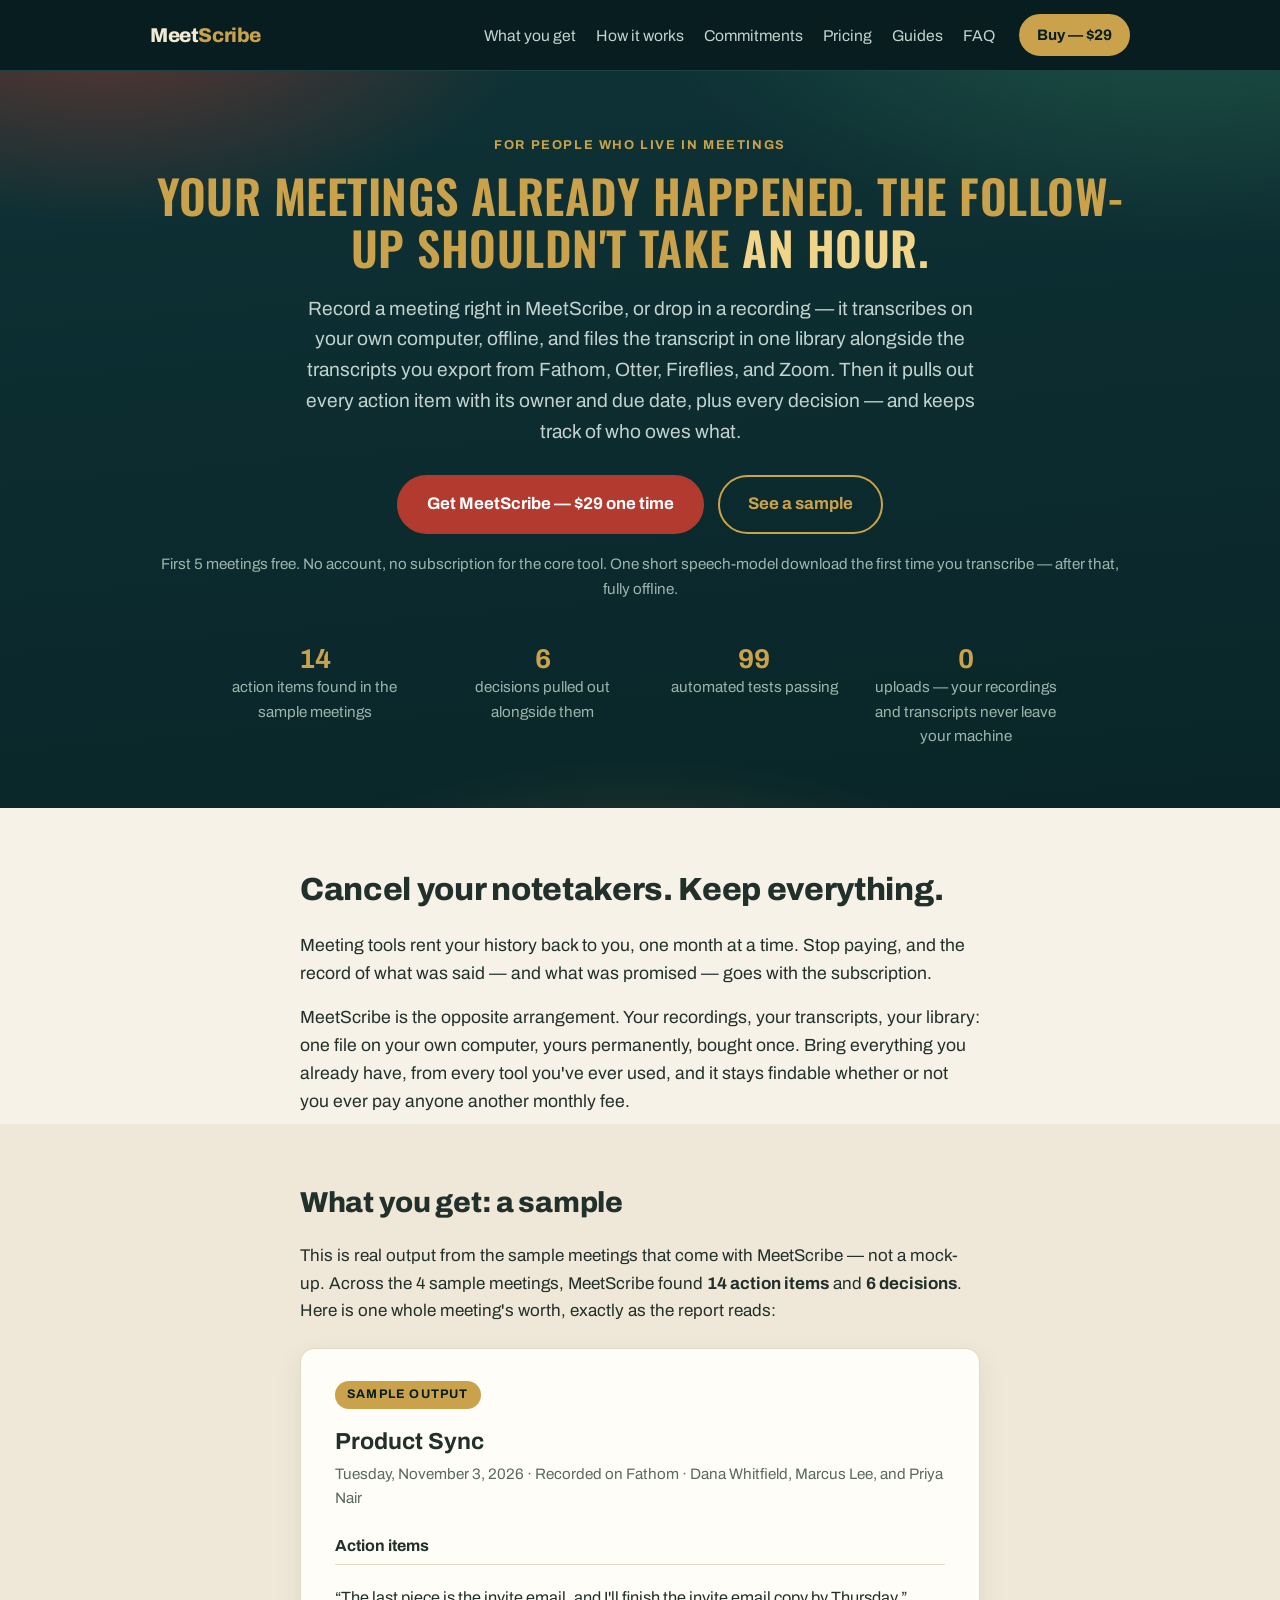
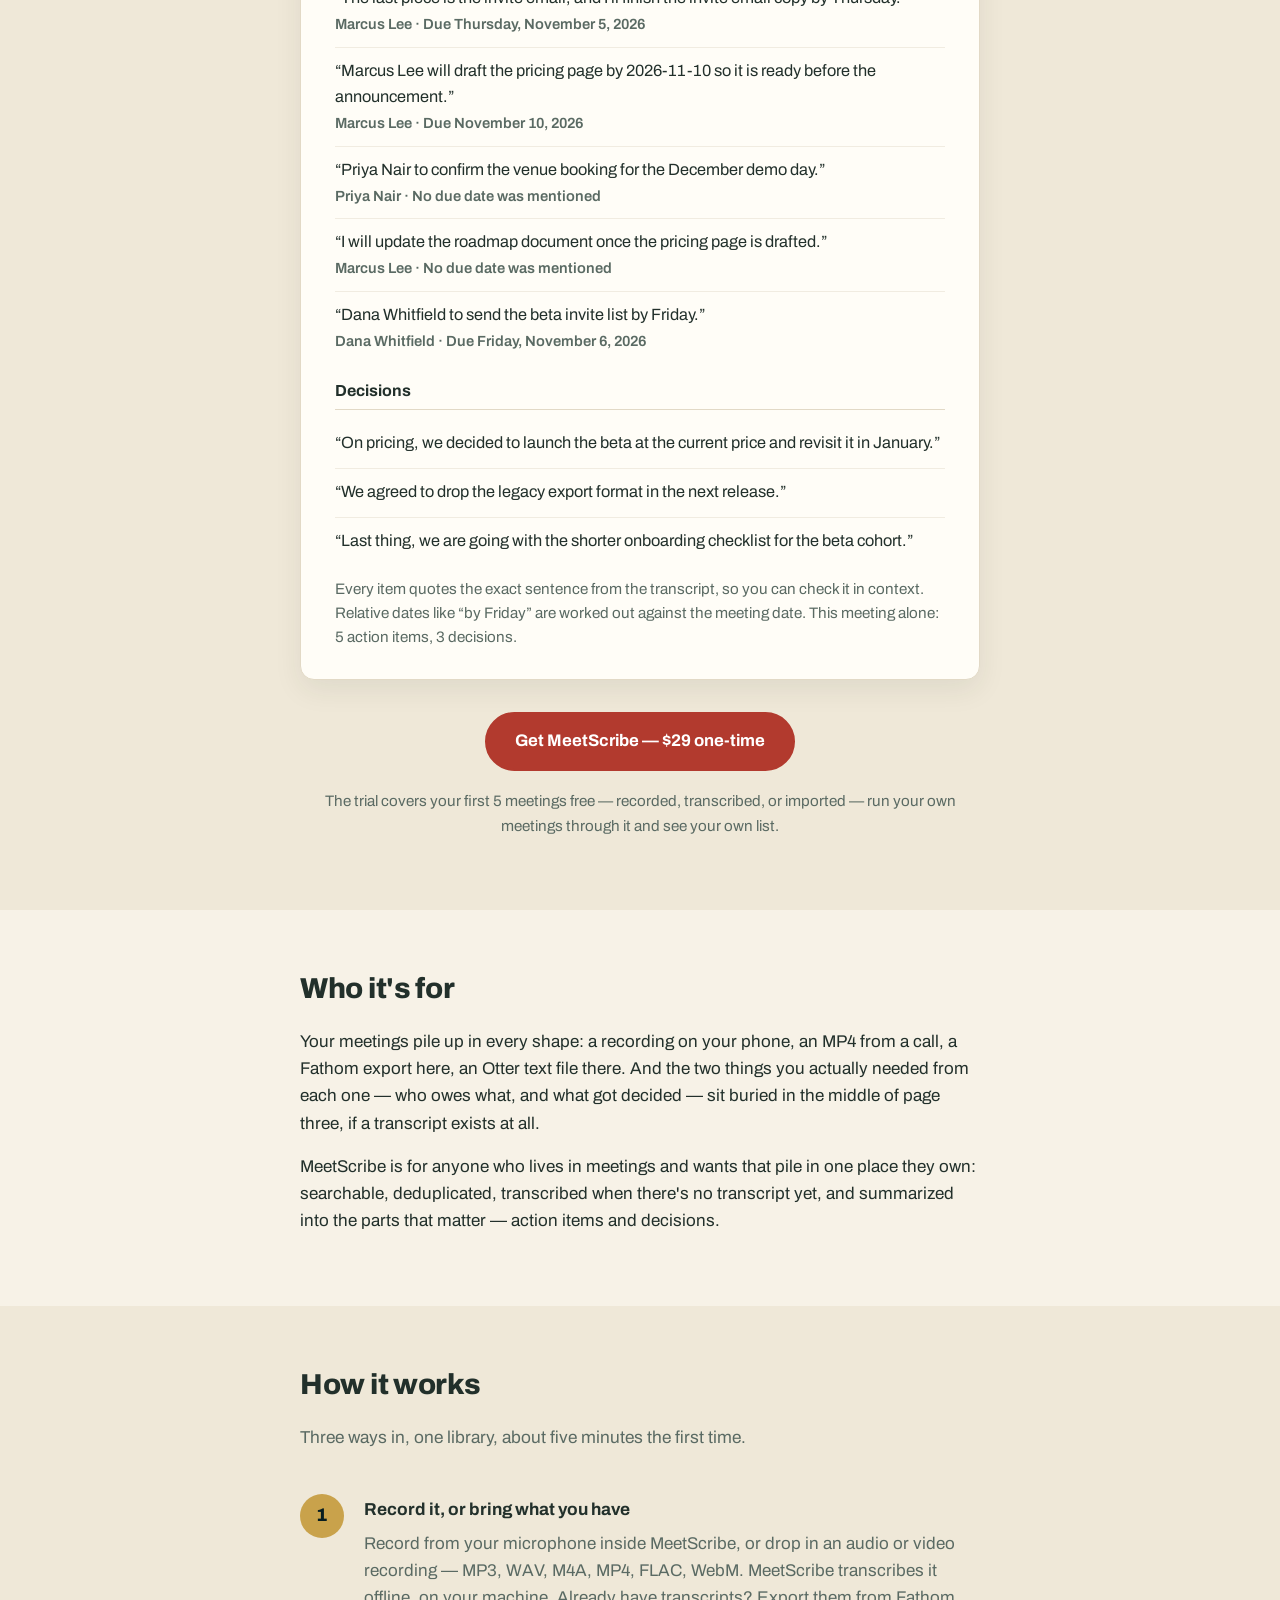
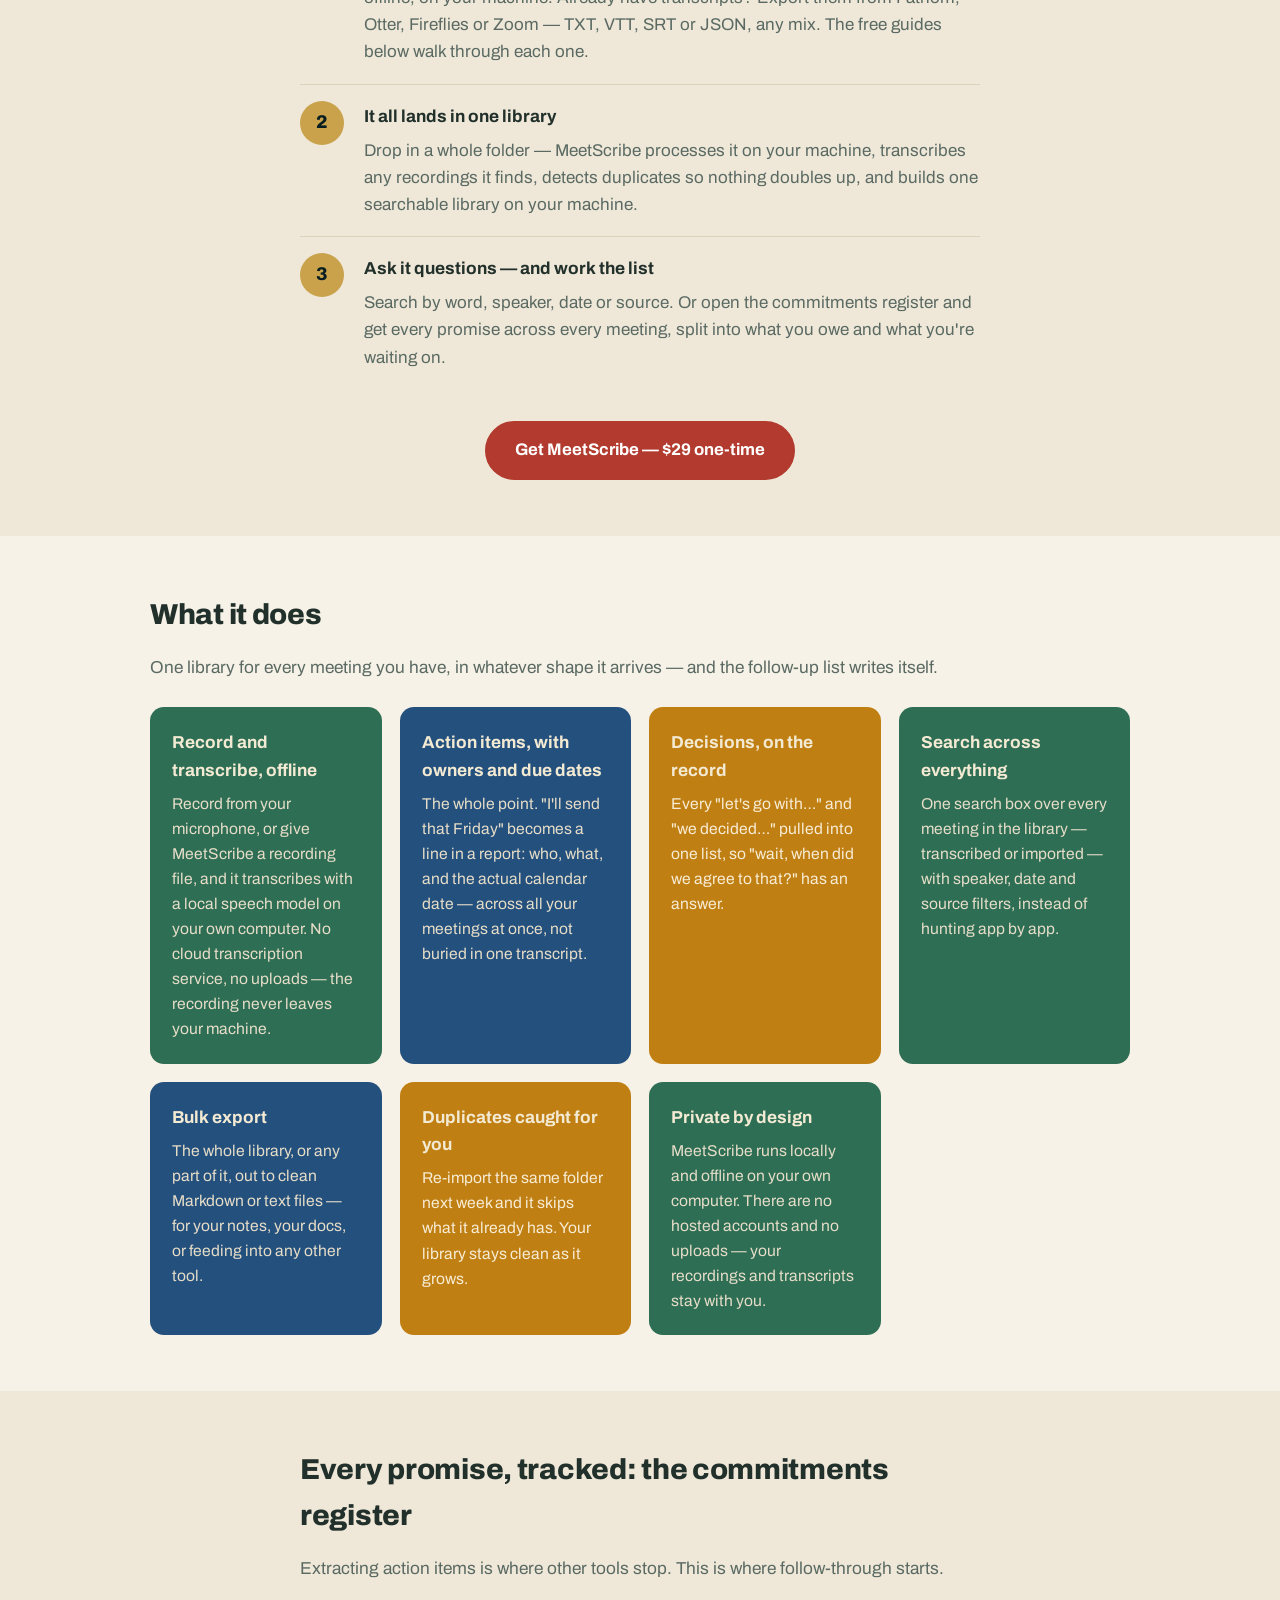
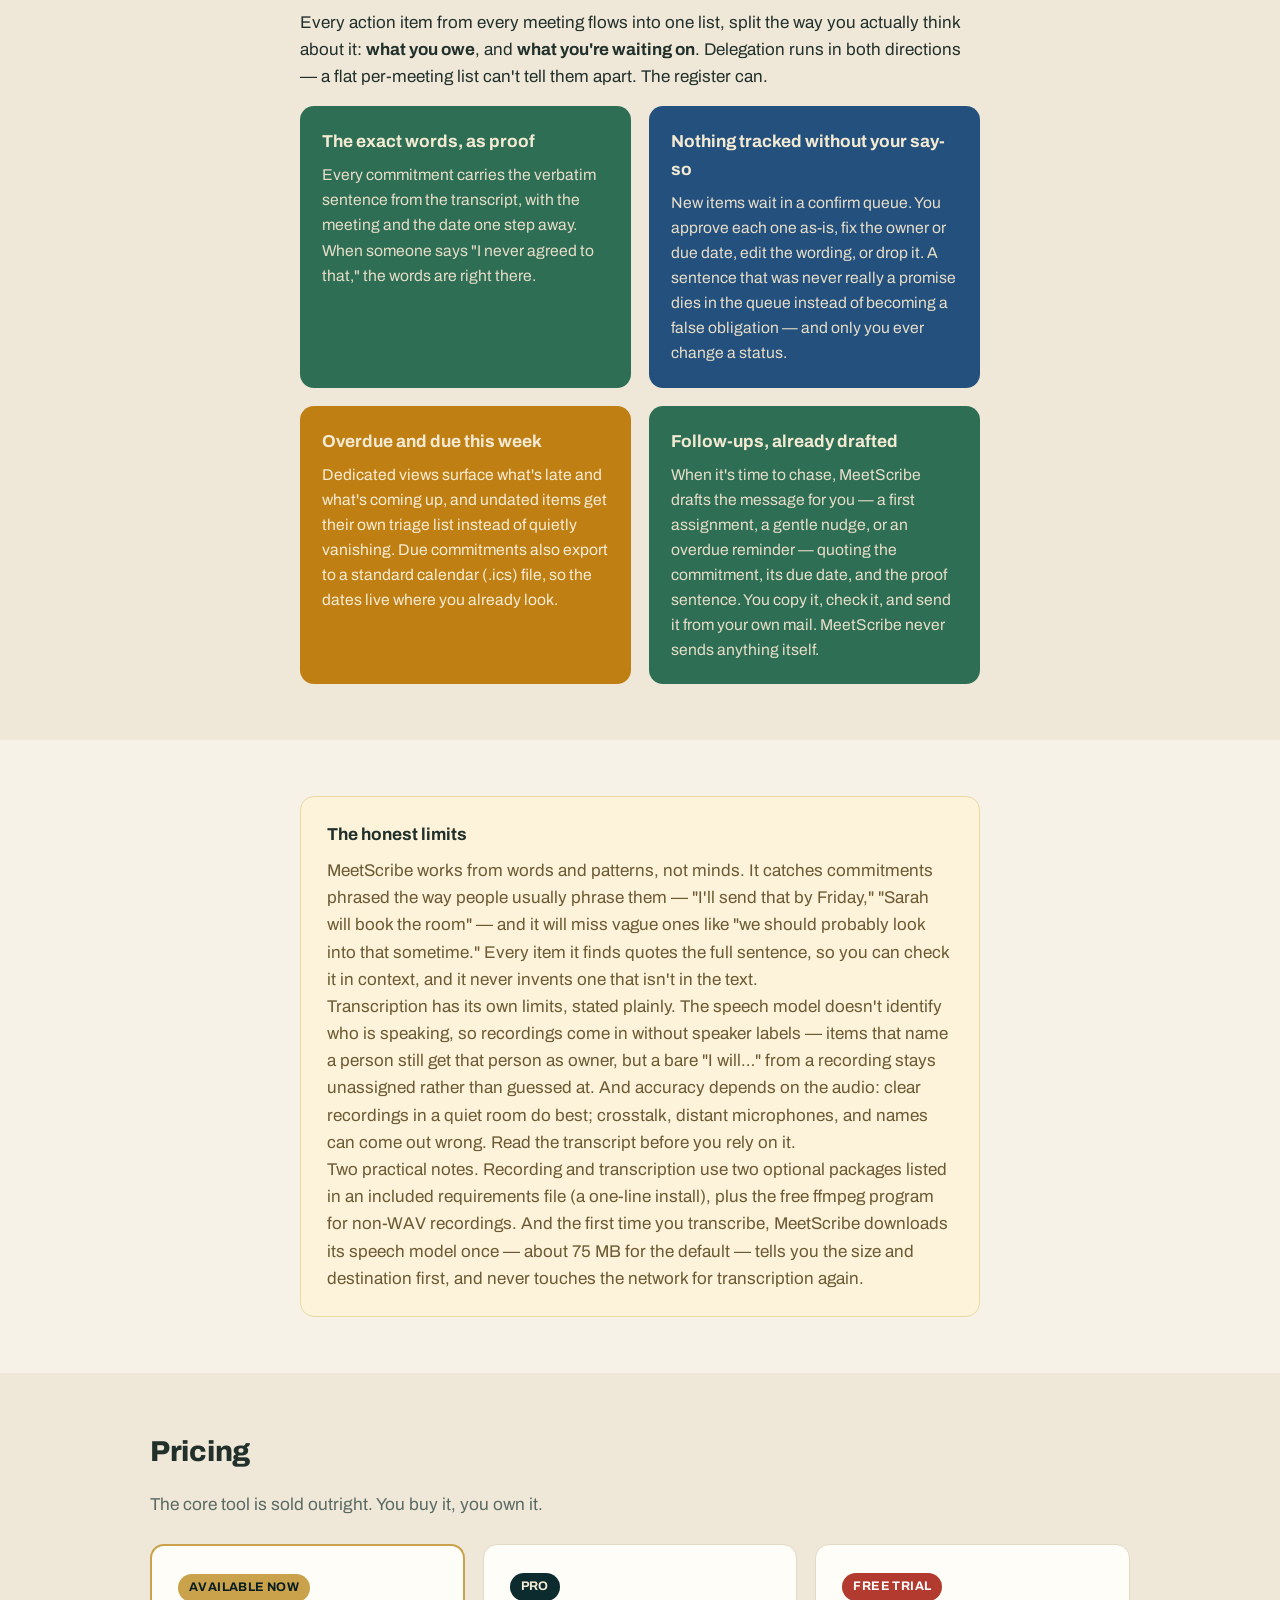
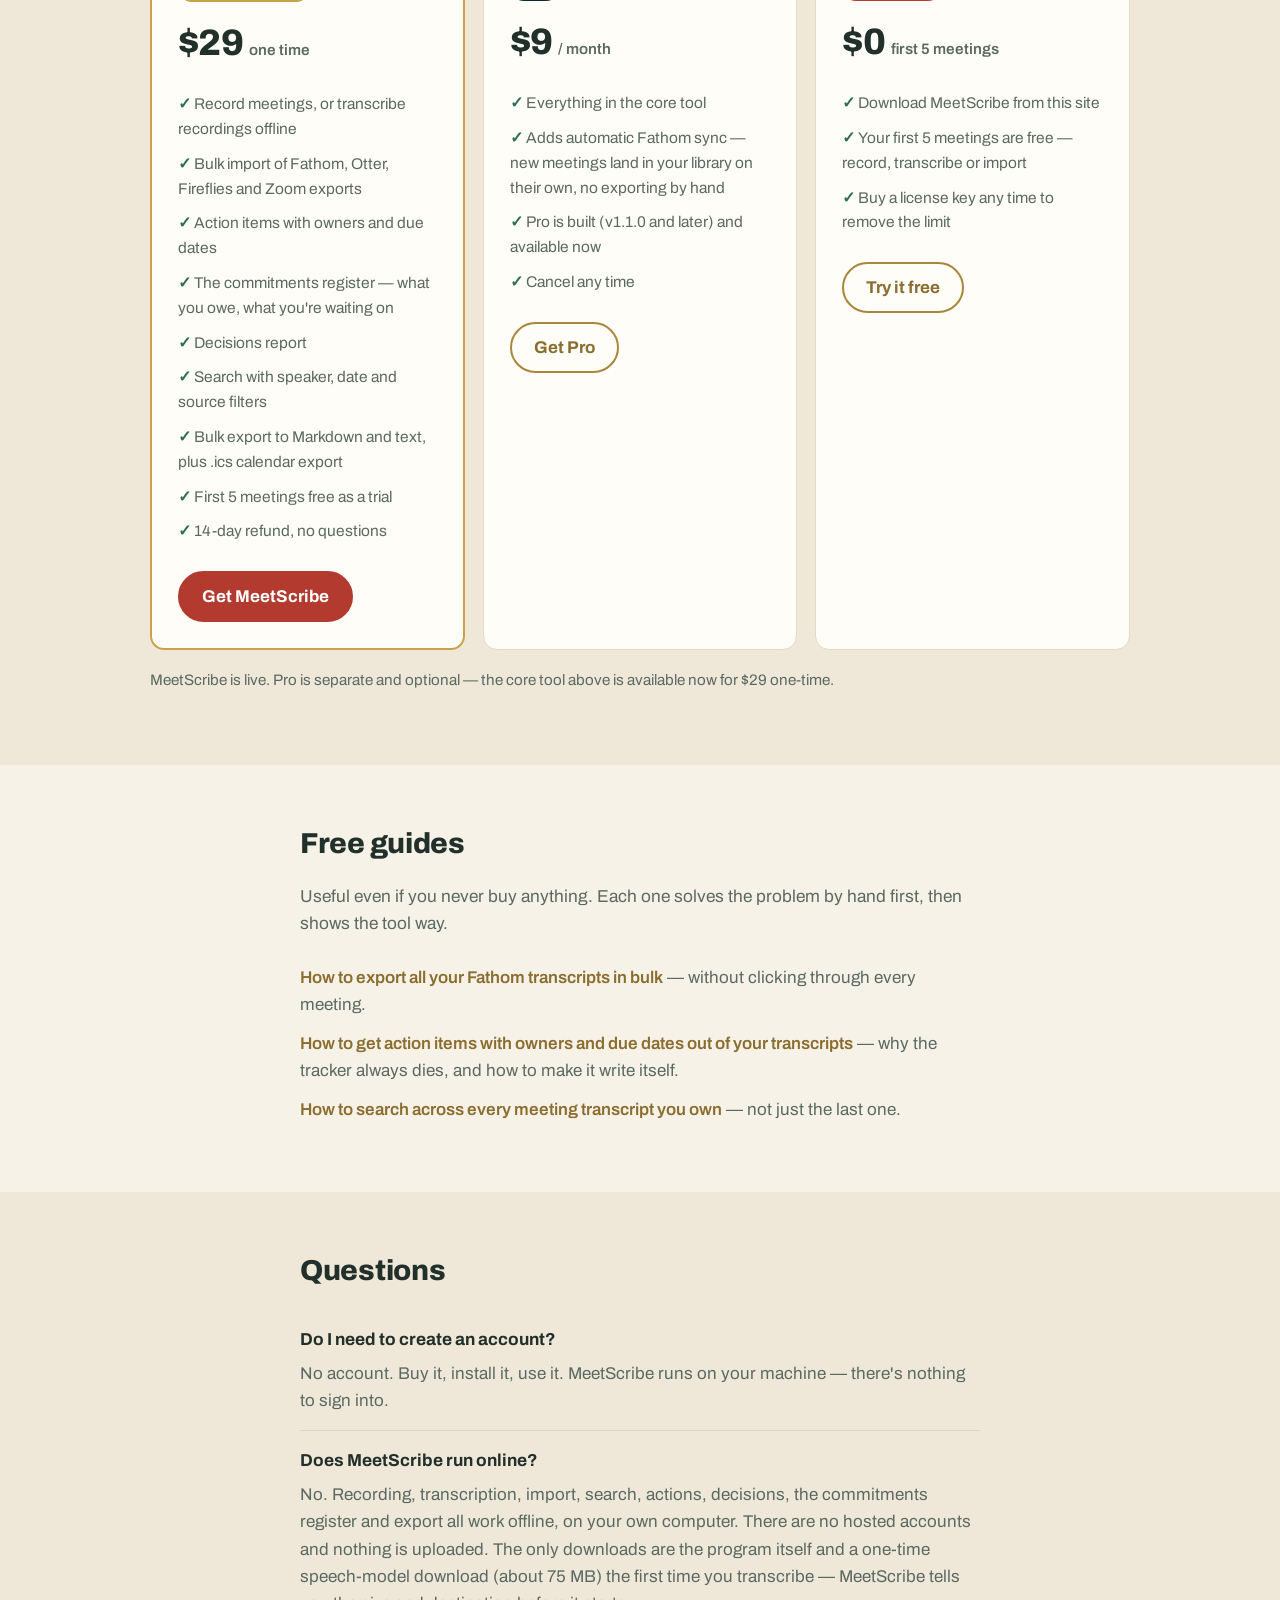
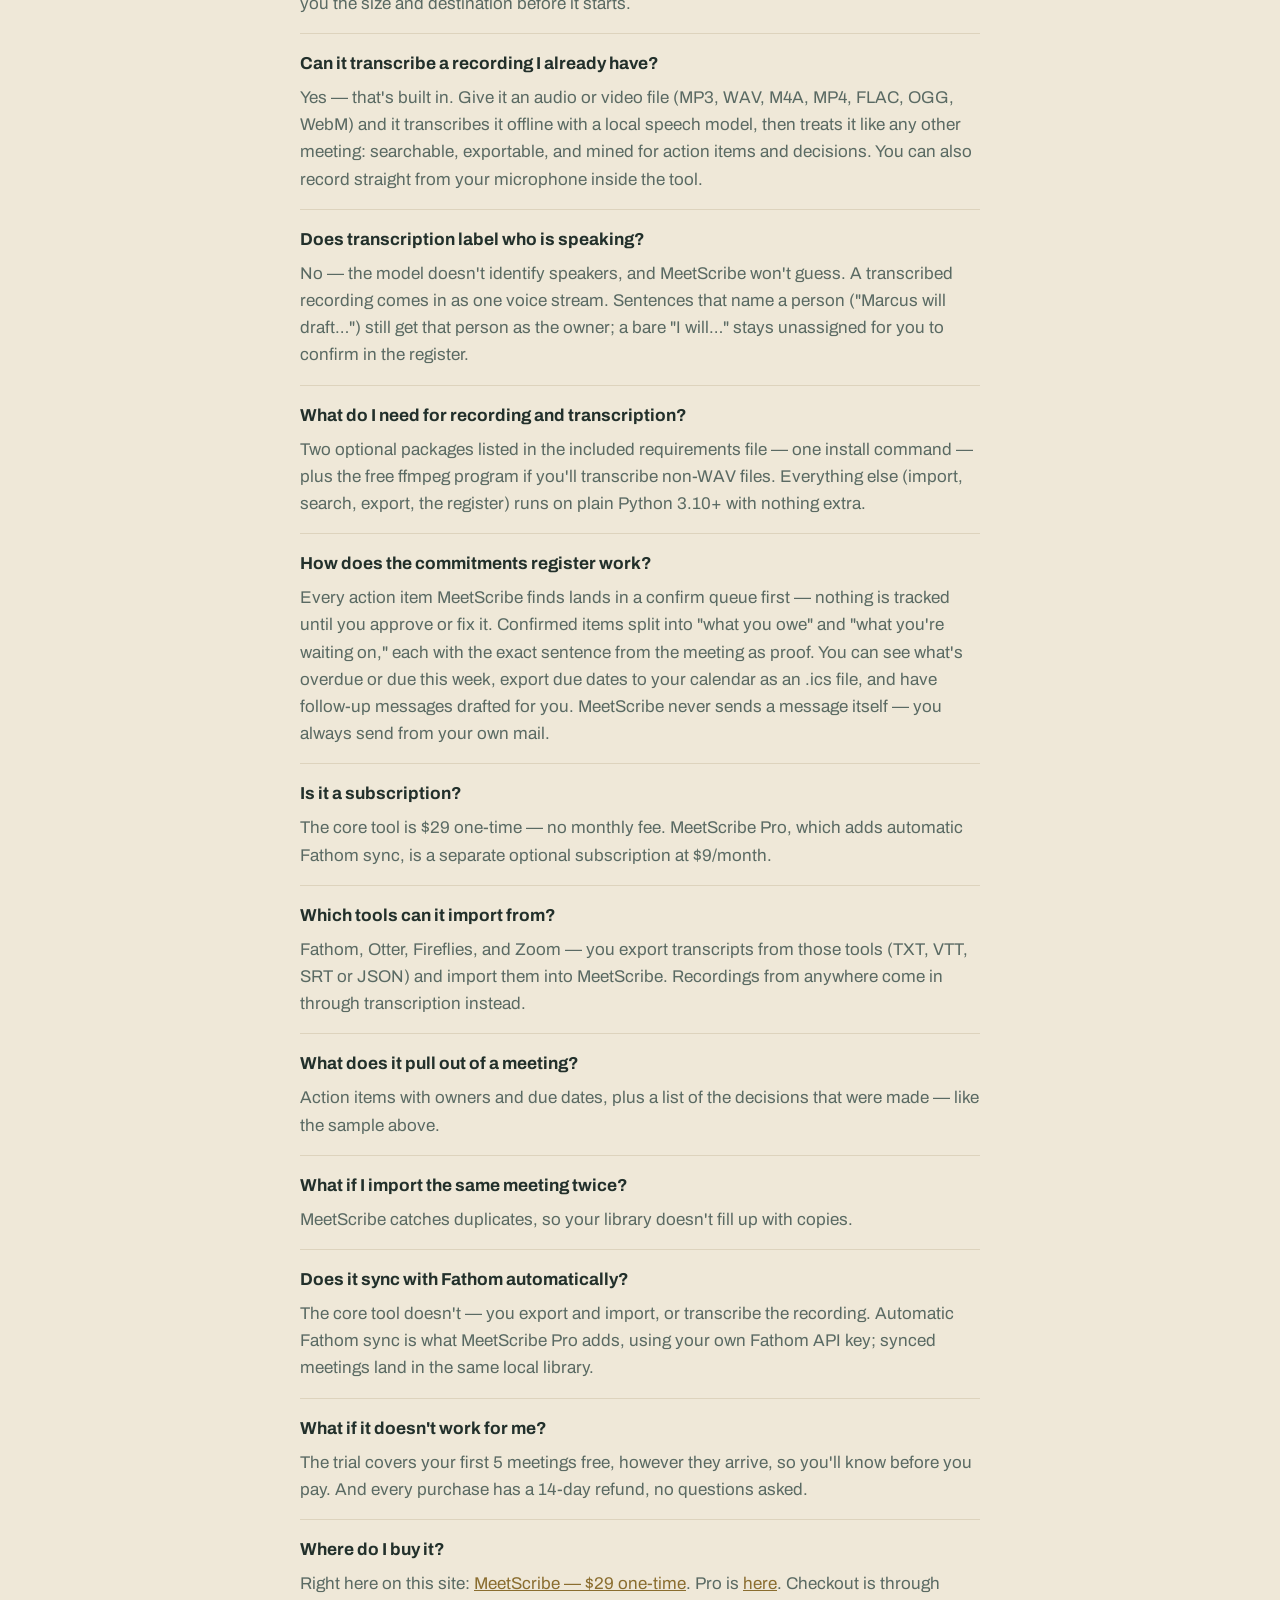
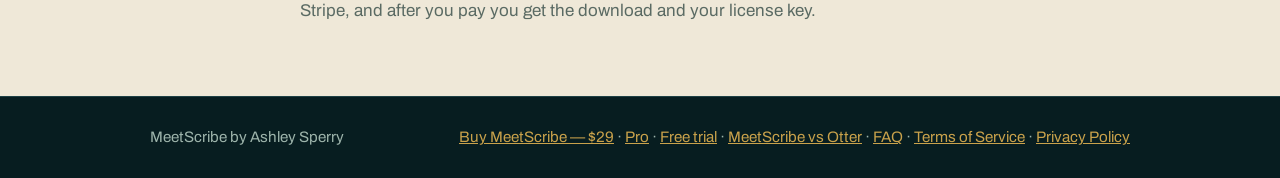
==== commit c23bf75e: "Remove the two app screenshot boxes from the hero at Ashley's direction" ====
--- a/index.html
+++ b/index.html
@@ -70,15 +70,6 @@
       </div>
       <p class="hero-note">First 5 meetings free. No account, no subscription for the core tool. One short speech-model download the first time you transcribe — after that, fully offline.</p>
 
-      <figure class="shot">
-        <img src="shot-library.jpg" alt="MeetScribe app — your meeting library, with one search box over every meeting">
-        <figcaption>The actual app, running on the sample meetings: your library, one search box, every meeting in one place.</figcaption>
-      </figure>
-      <figure class="shot">
-        <img src="shot-actions.jpg" alt="MeetScribe action items and decisions page, with owners and due dates">
-        <figcaption>And the page that matters: every action item and decision, with owners and due dates, downloadable as a report.</figcaption>
-      </figure>
-
       <div class="proof">
         <div><b>14</b>action items found in the sample meetings</div>
         <div><b>6</b>decisions pulled out alongside them</div>
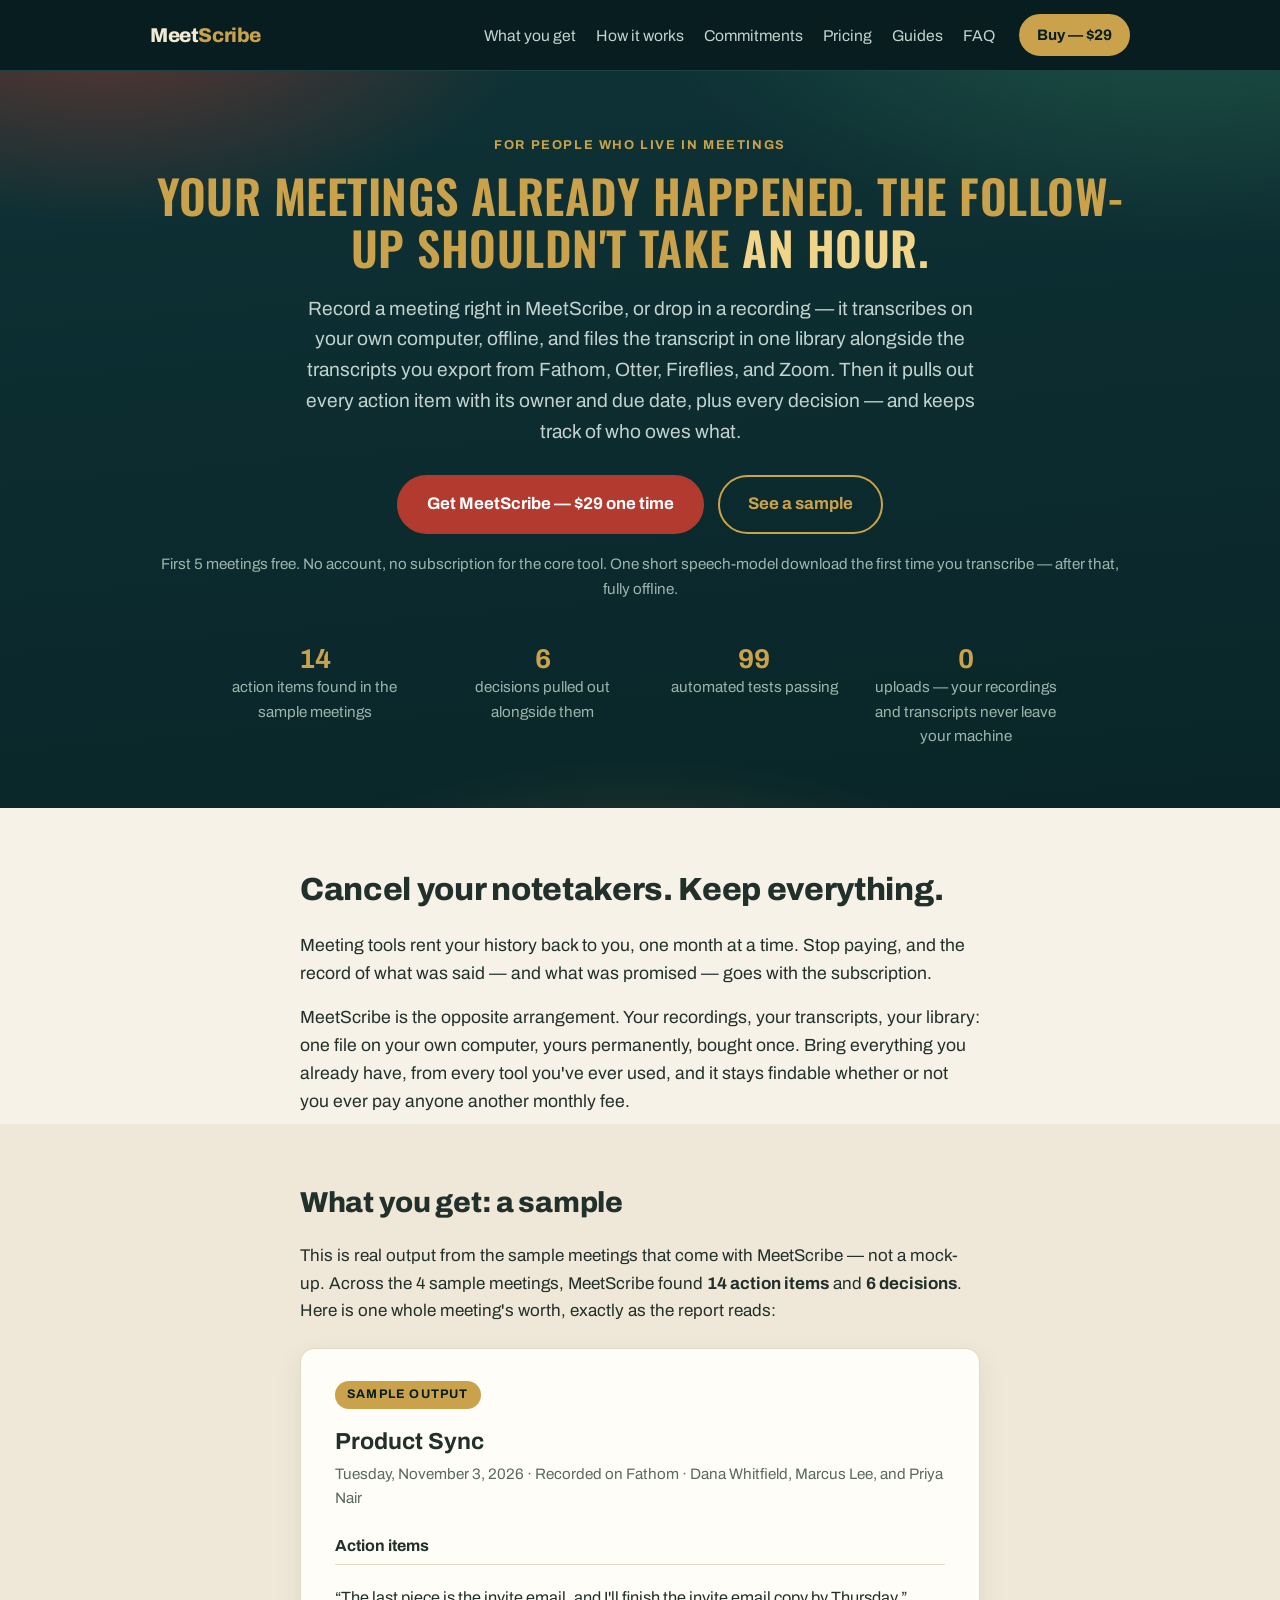
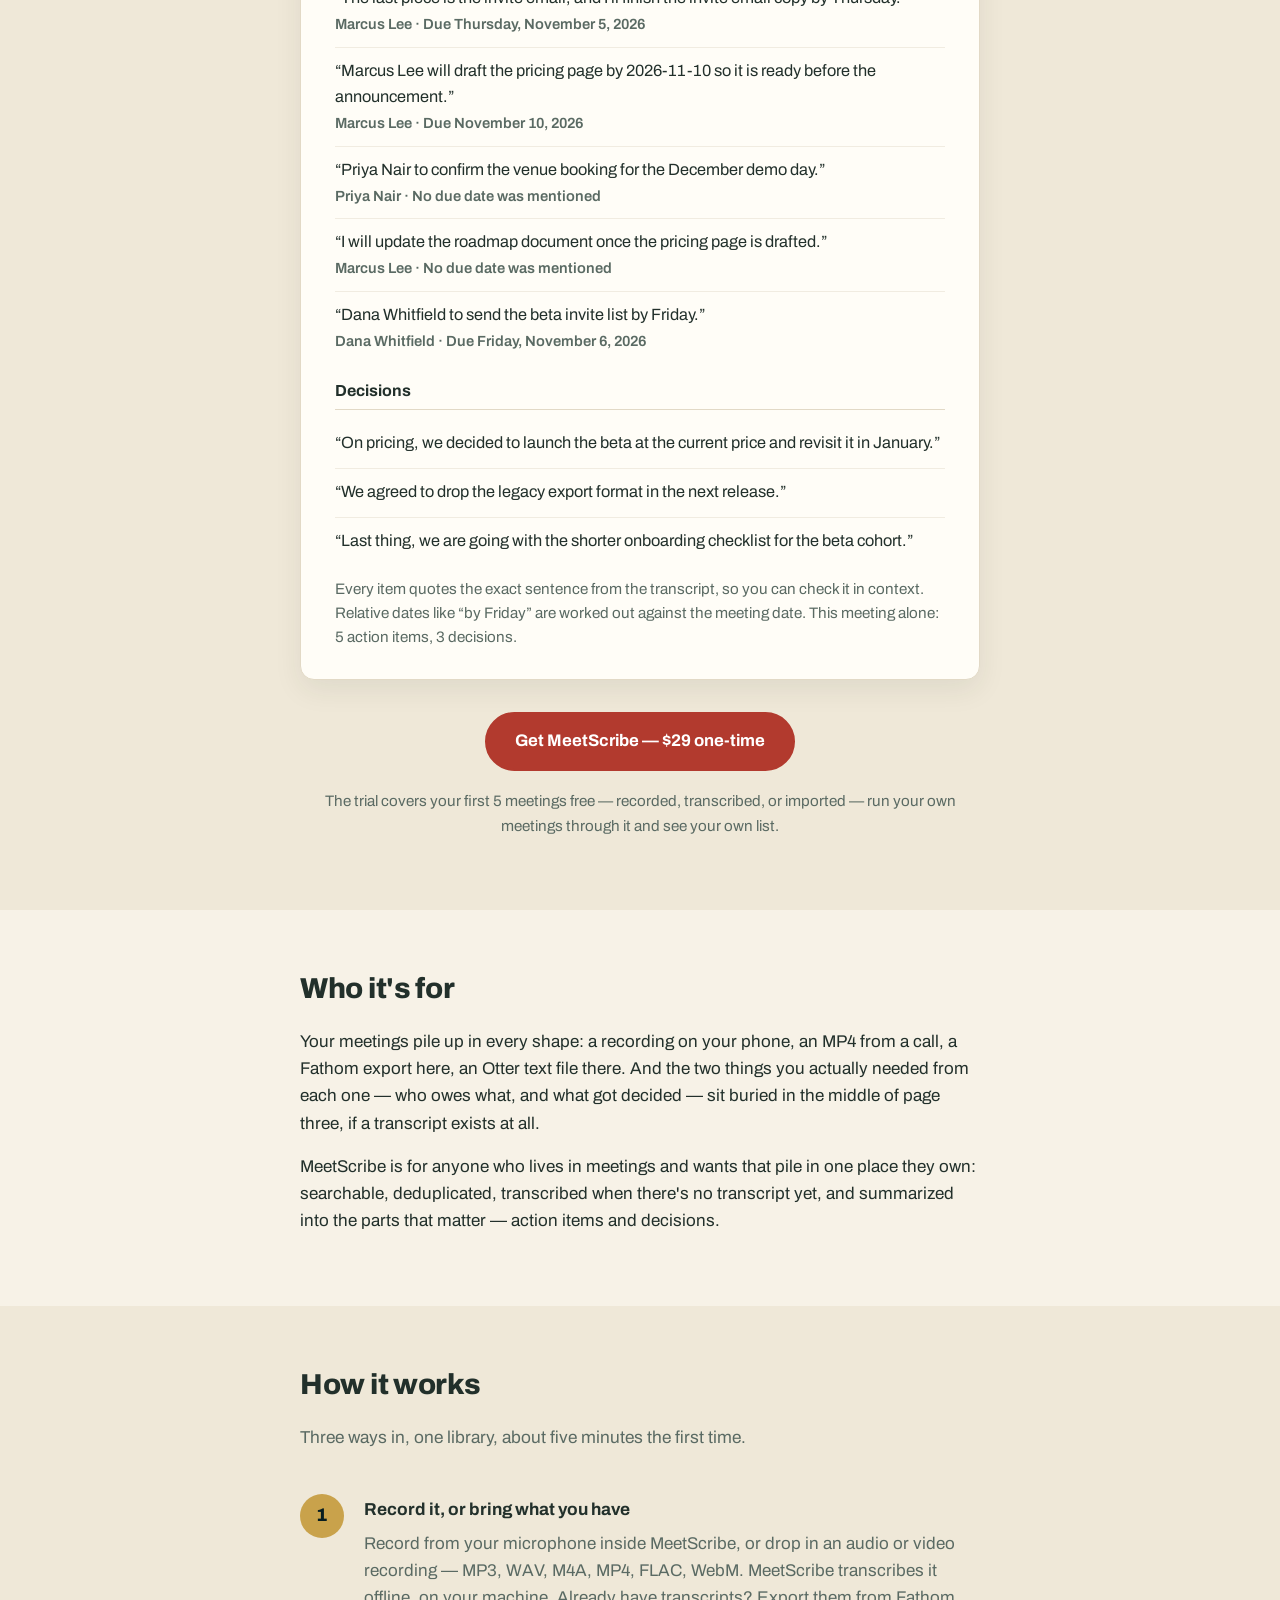
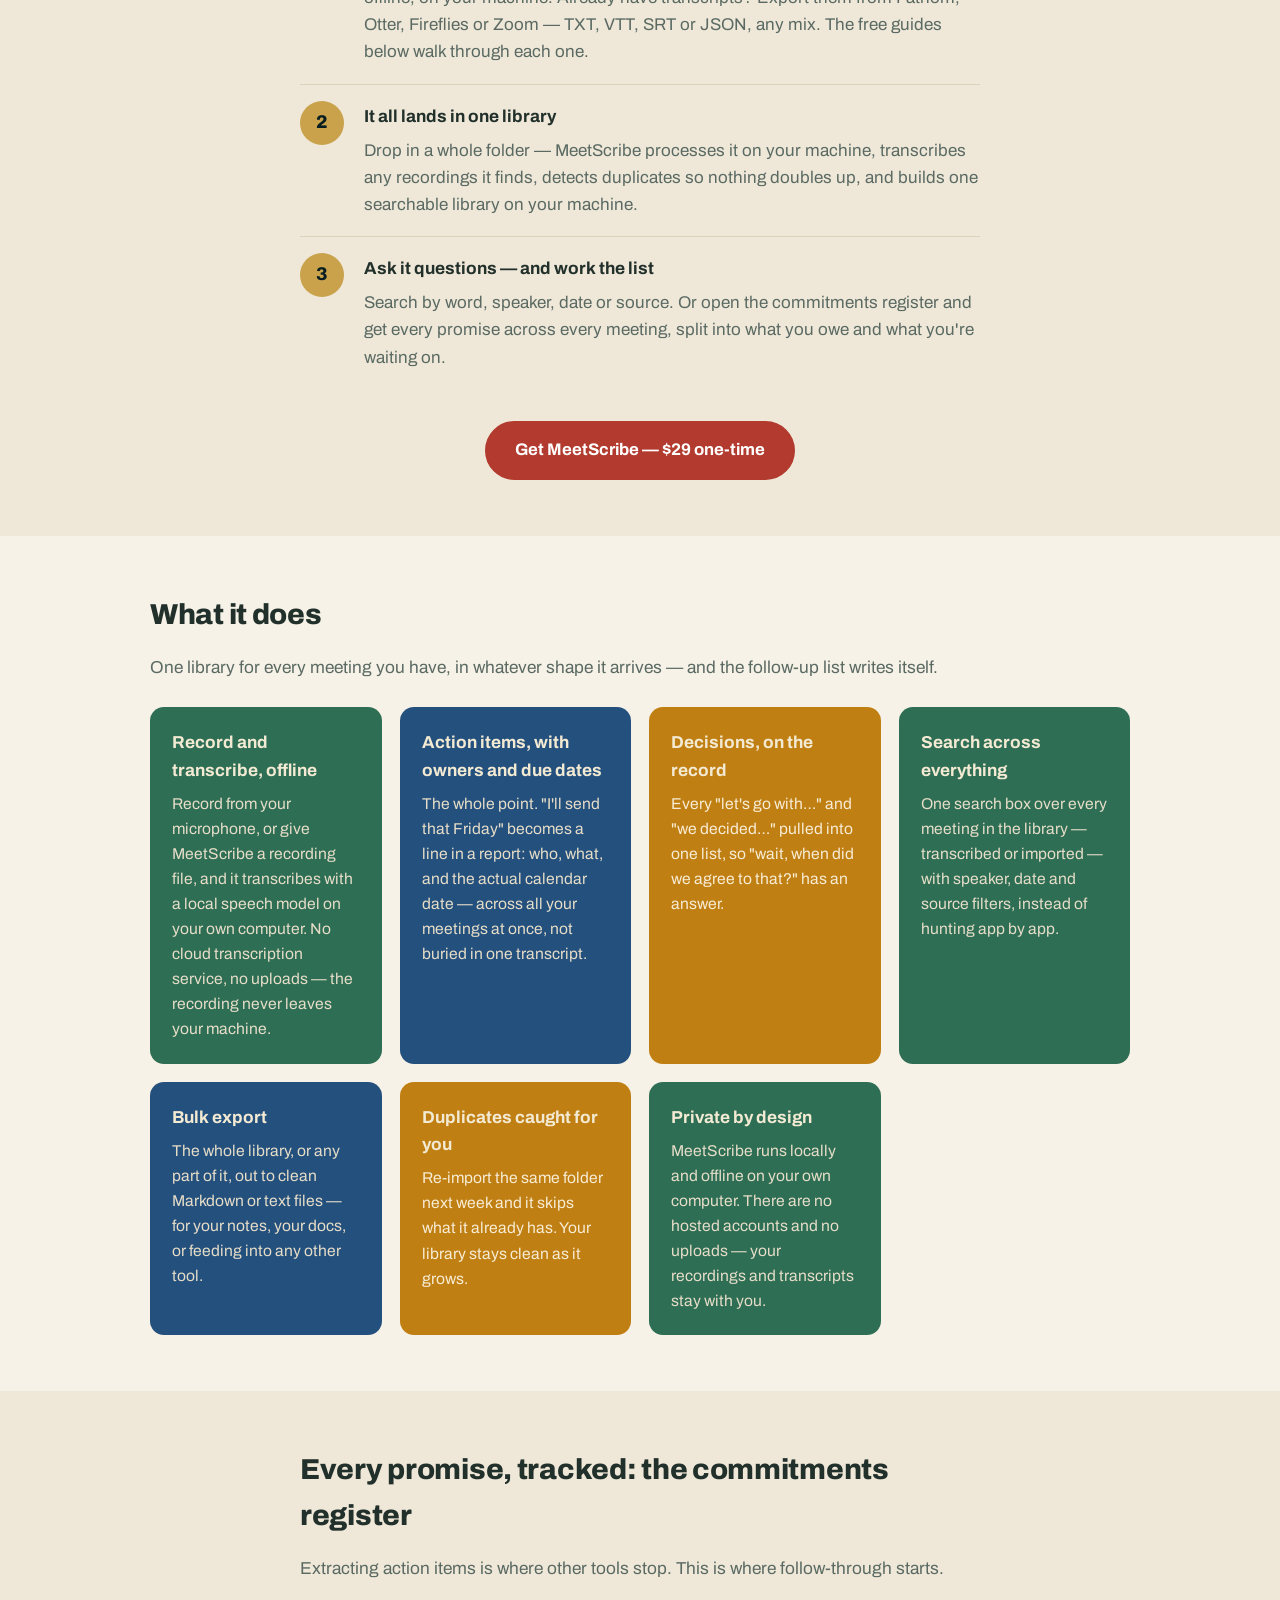
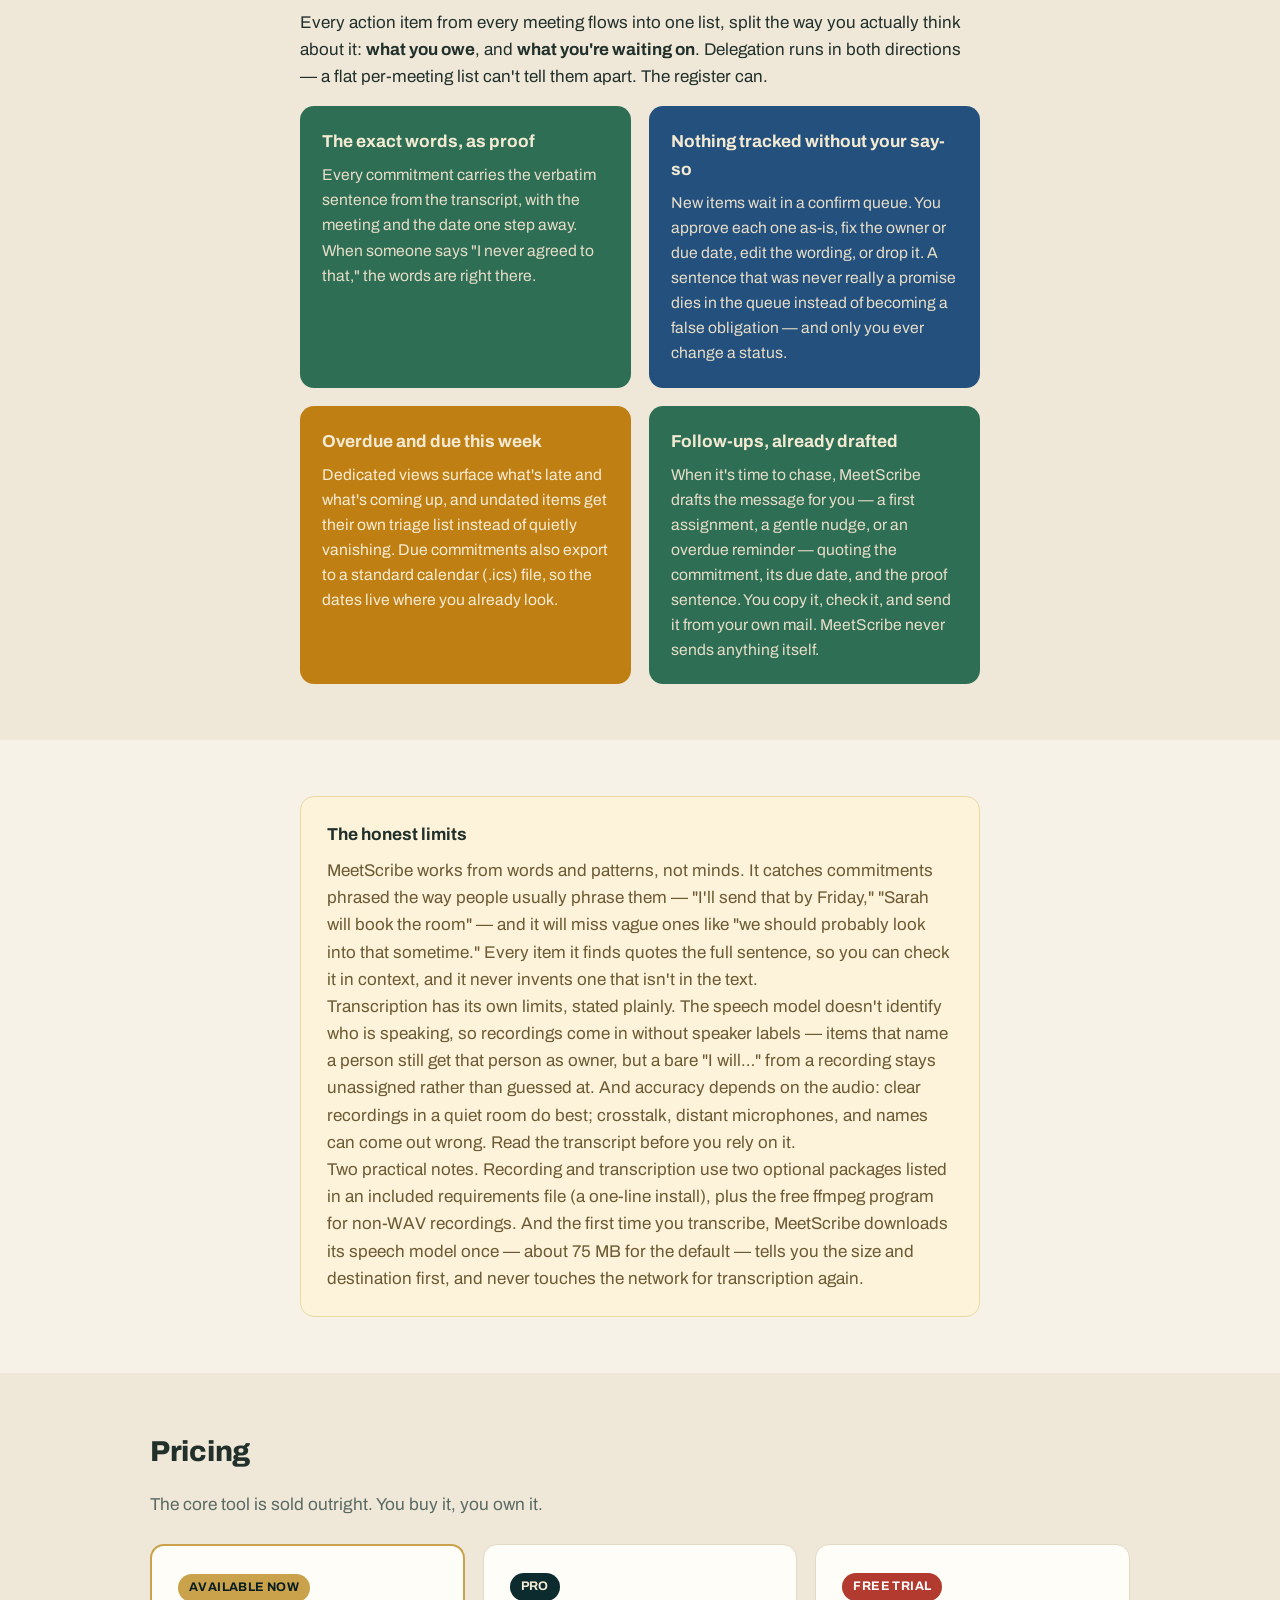
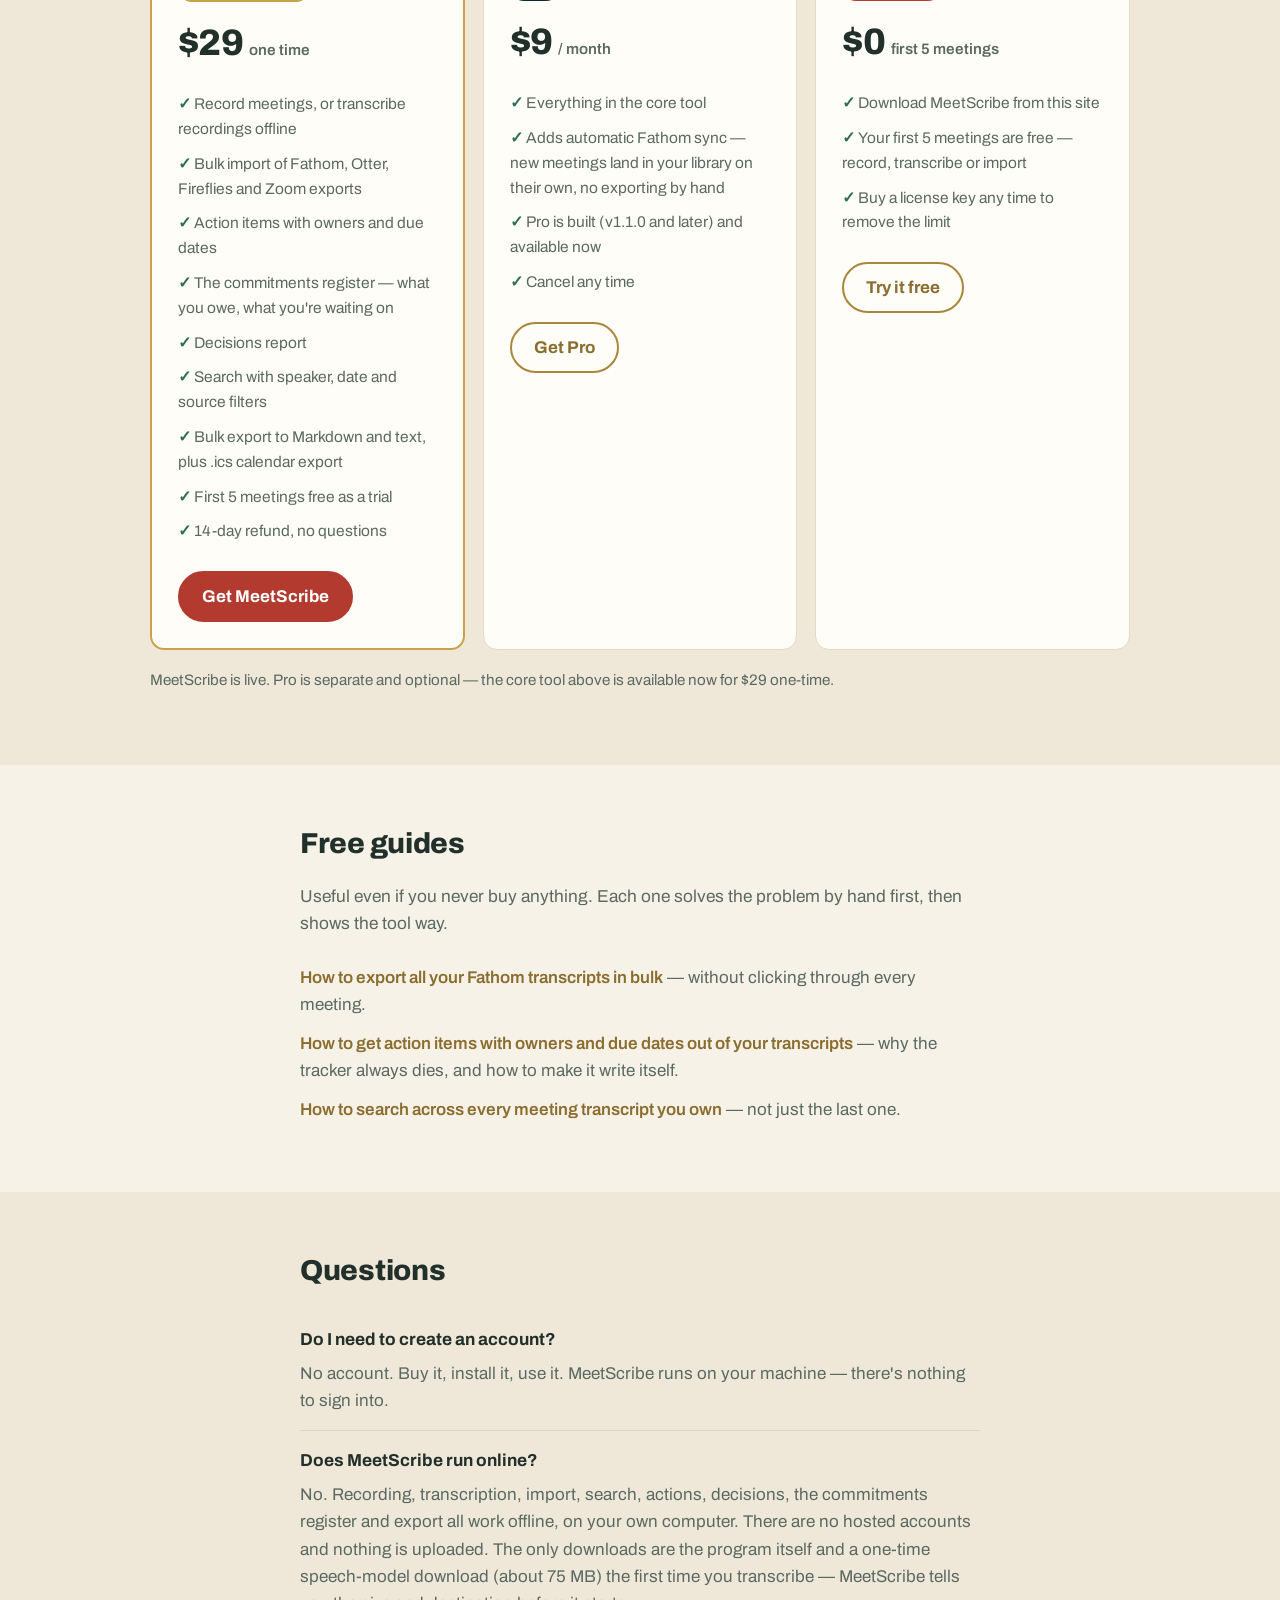
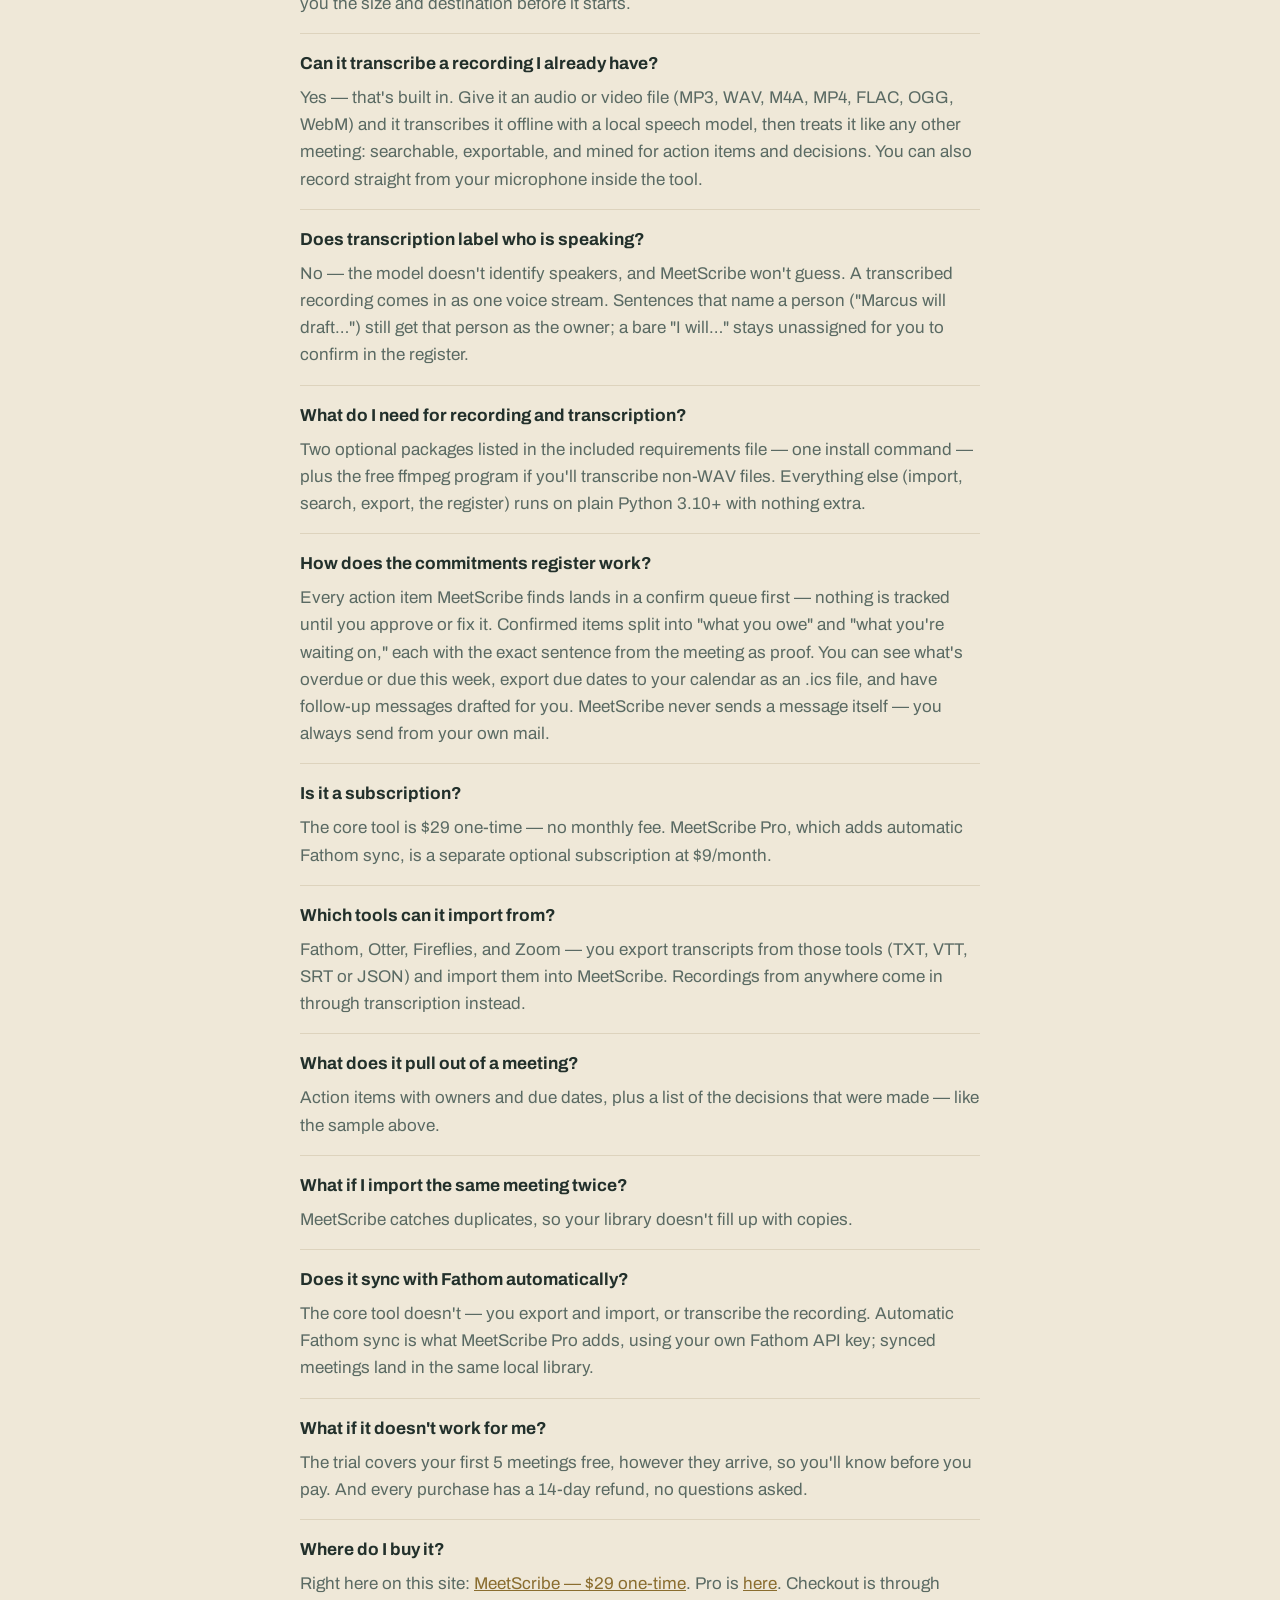
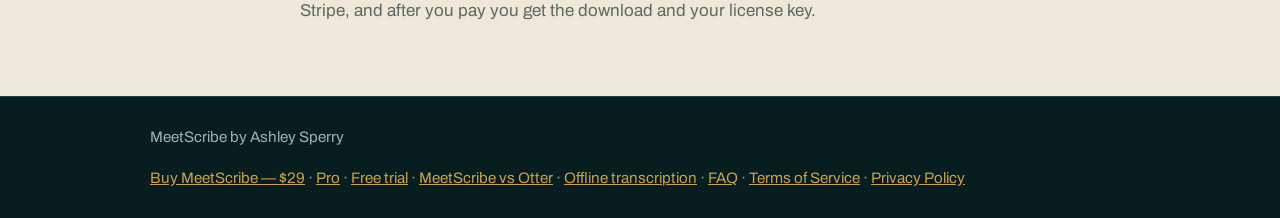
==== commit 9846a738: "Add offline meeting transcription landing page, sitemap entry, homepage footer link" ====
--- a/index.html
+++ b/index.html
@@ -389,7 +389,7 @@
 <footer class="site-footer">
   <div class="wrap footer-inner">
     <p>MeetScribe by Ashley Sperry</p>
-    <p><a href="https://buy.stripe.com/28EeVc8pw60i9VVeSAaR206">Buy MeetScribe — $29</a> · <a href="https://buy.stripe.com/14AdR86hoewOfgfcKsaR207">Pro</a> · <a href="download.html">Free trial</a> · <a href="vs-otter.html">MeetScribe vs Otter</a> · <a href="faq.html">FAQ</a> · <a href="terms.html">Terms of Service</a> · <a href="privacy.html">Privacy Policy</a></p>
+    <p><a href="https://buy.stripe.com/28EeVc8pw60i9VVeSAaR206">Buy MeetScribe — $29</a> · <a href="https://buy.stripe.com/14AdR86hoewOfgfcKsaR207">Pro</a> · <a href="download.html">Free trial</a> · <a href="vs-otter.html">MeetScribe vs Otter</a> · <a href="offline-transcription.html">Offline transcription</a> · <a href="faq.html">FAQ</a> · <a href="terms.html">Terms of Service</a> · <a href="privacy.html">Privacy Policy</a></p>
   </div>
 </footer>
 
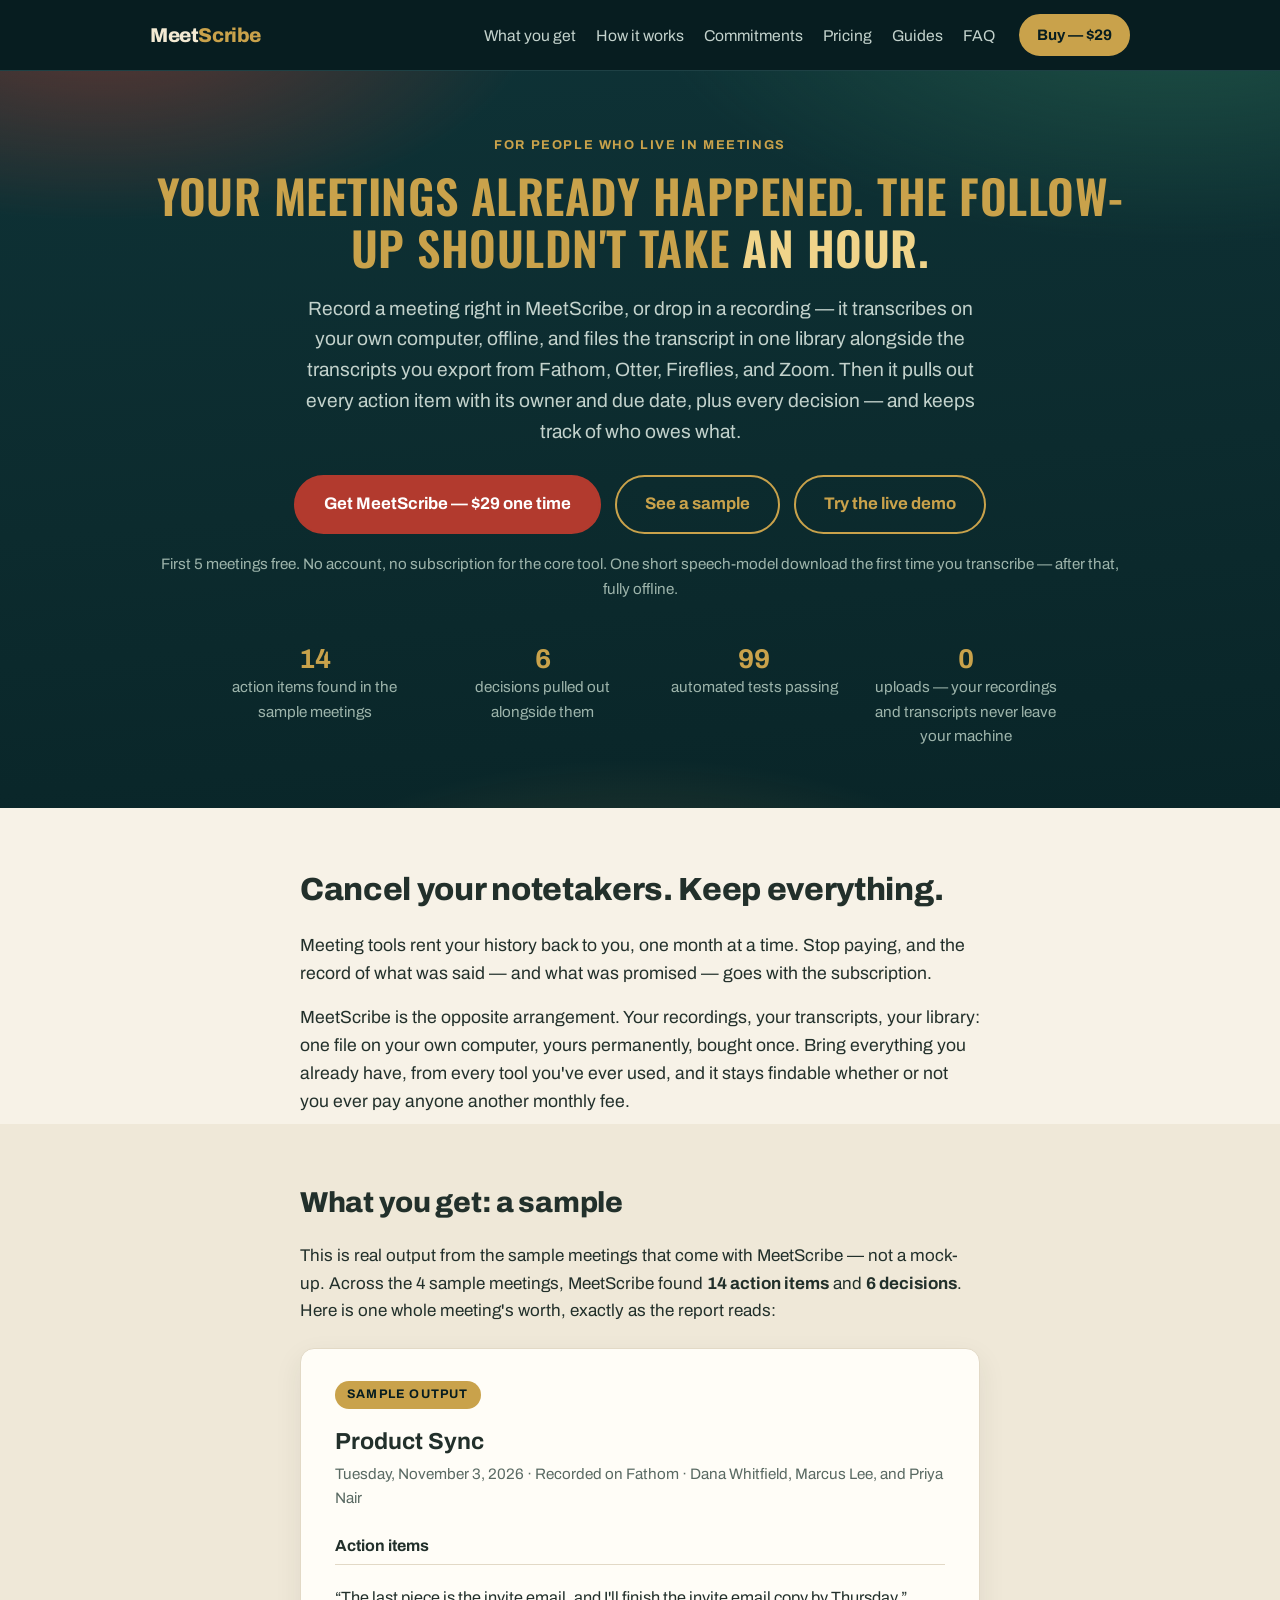
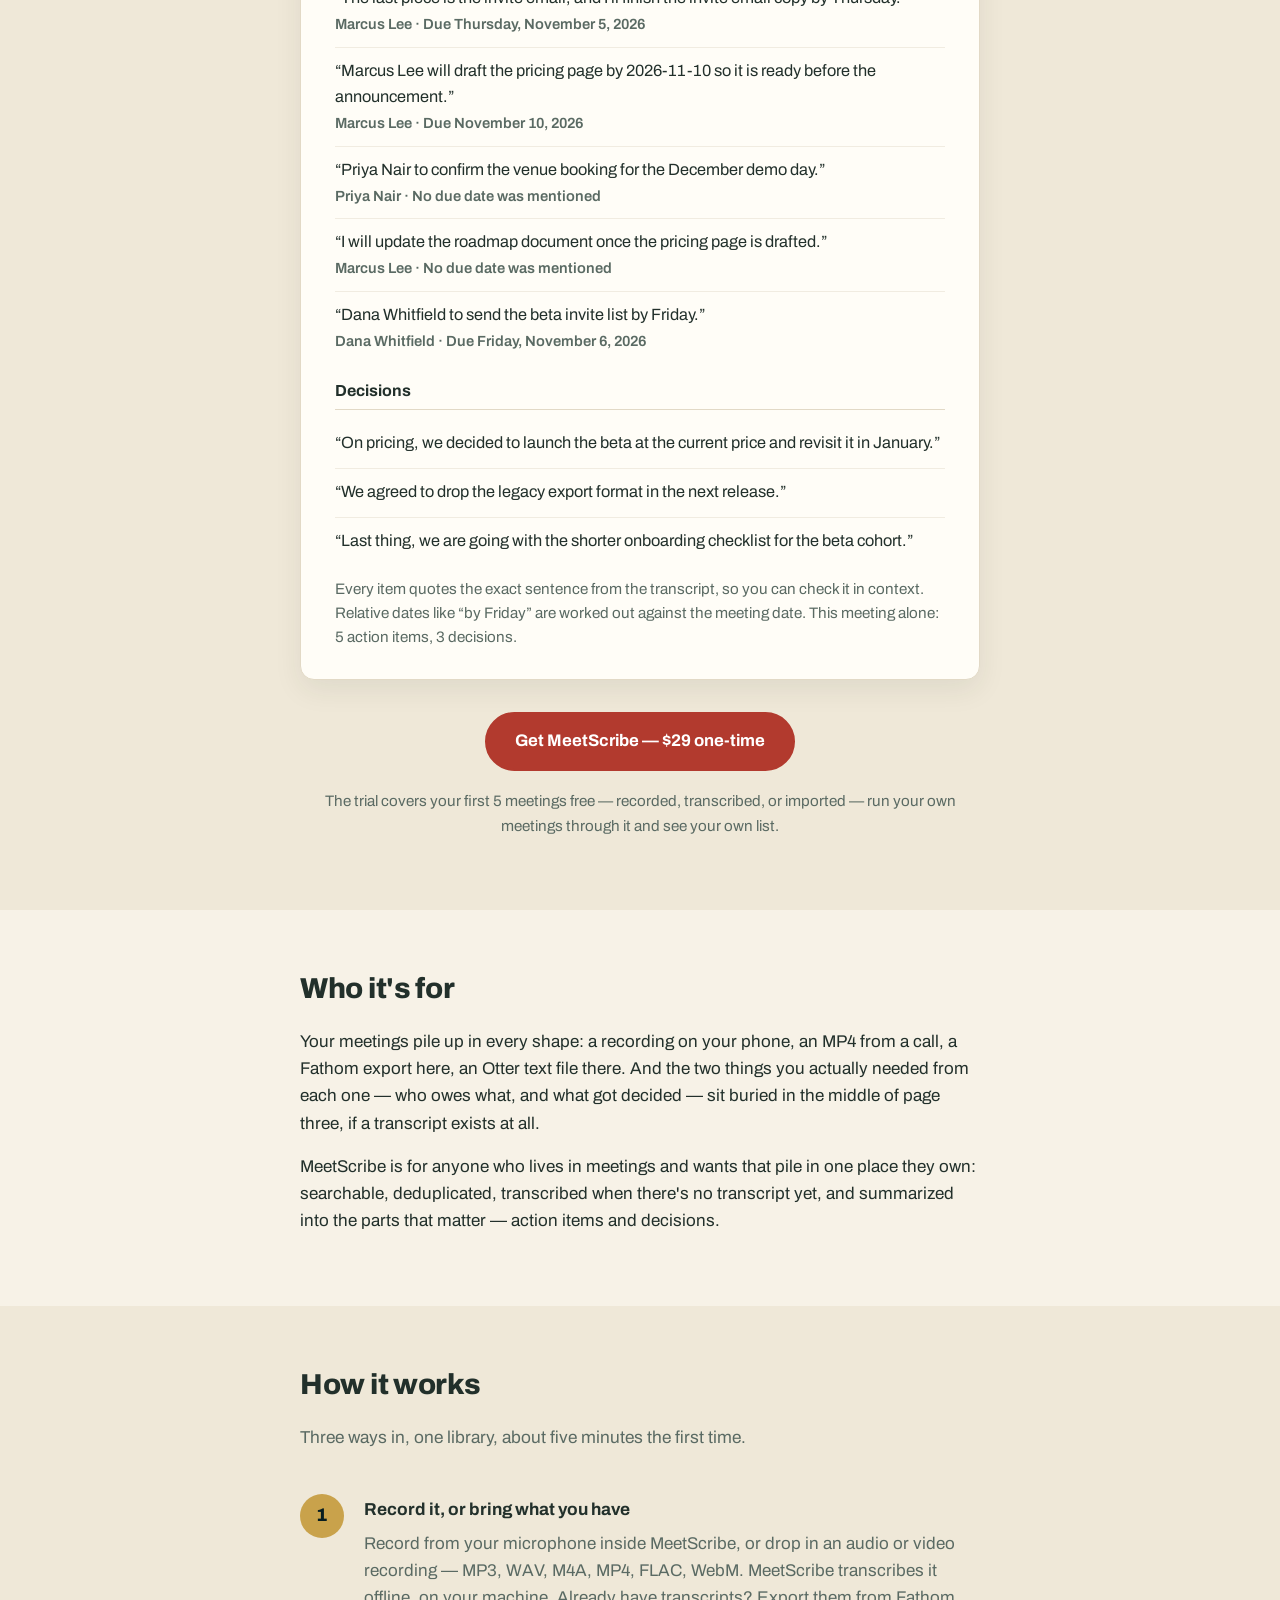
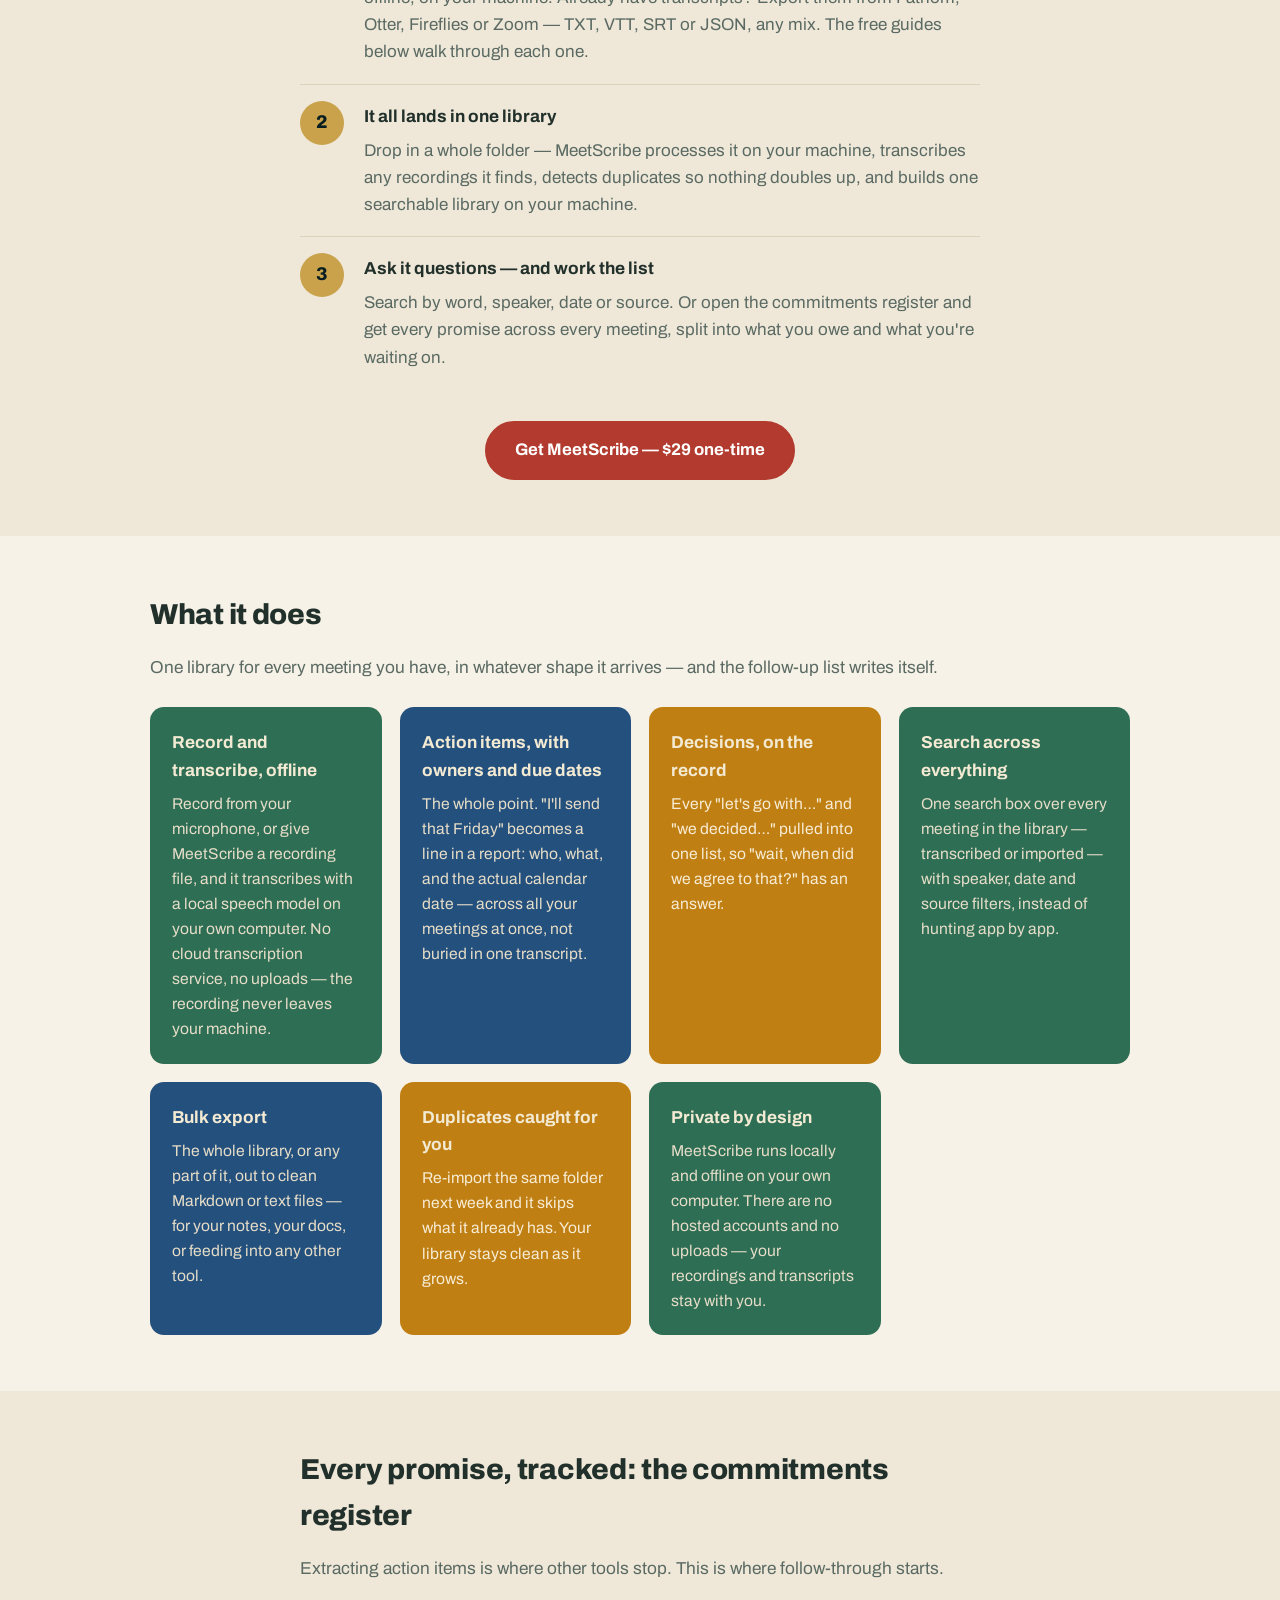
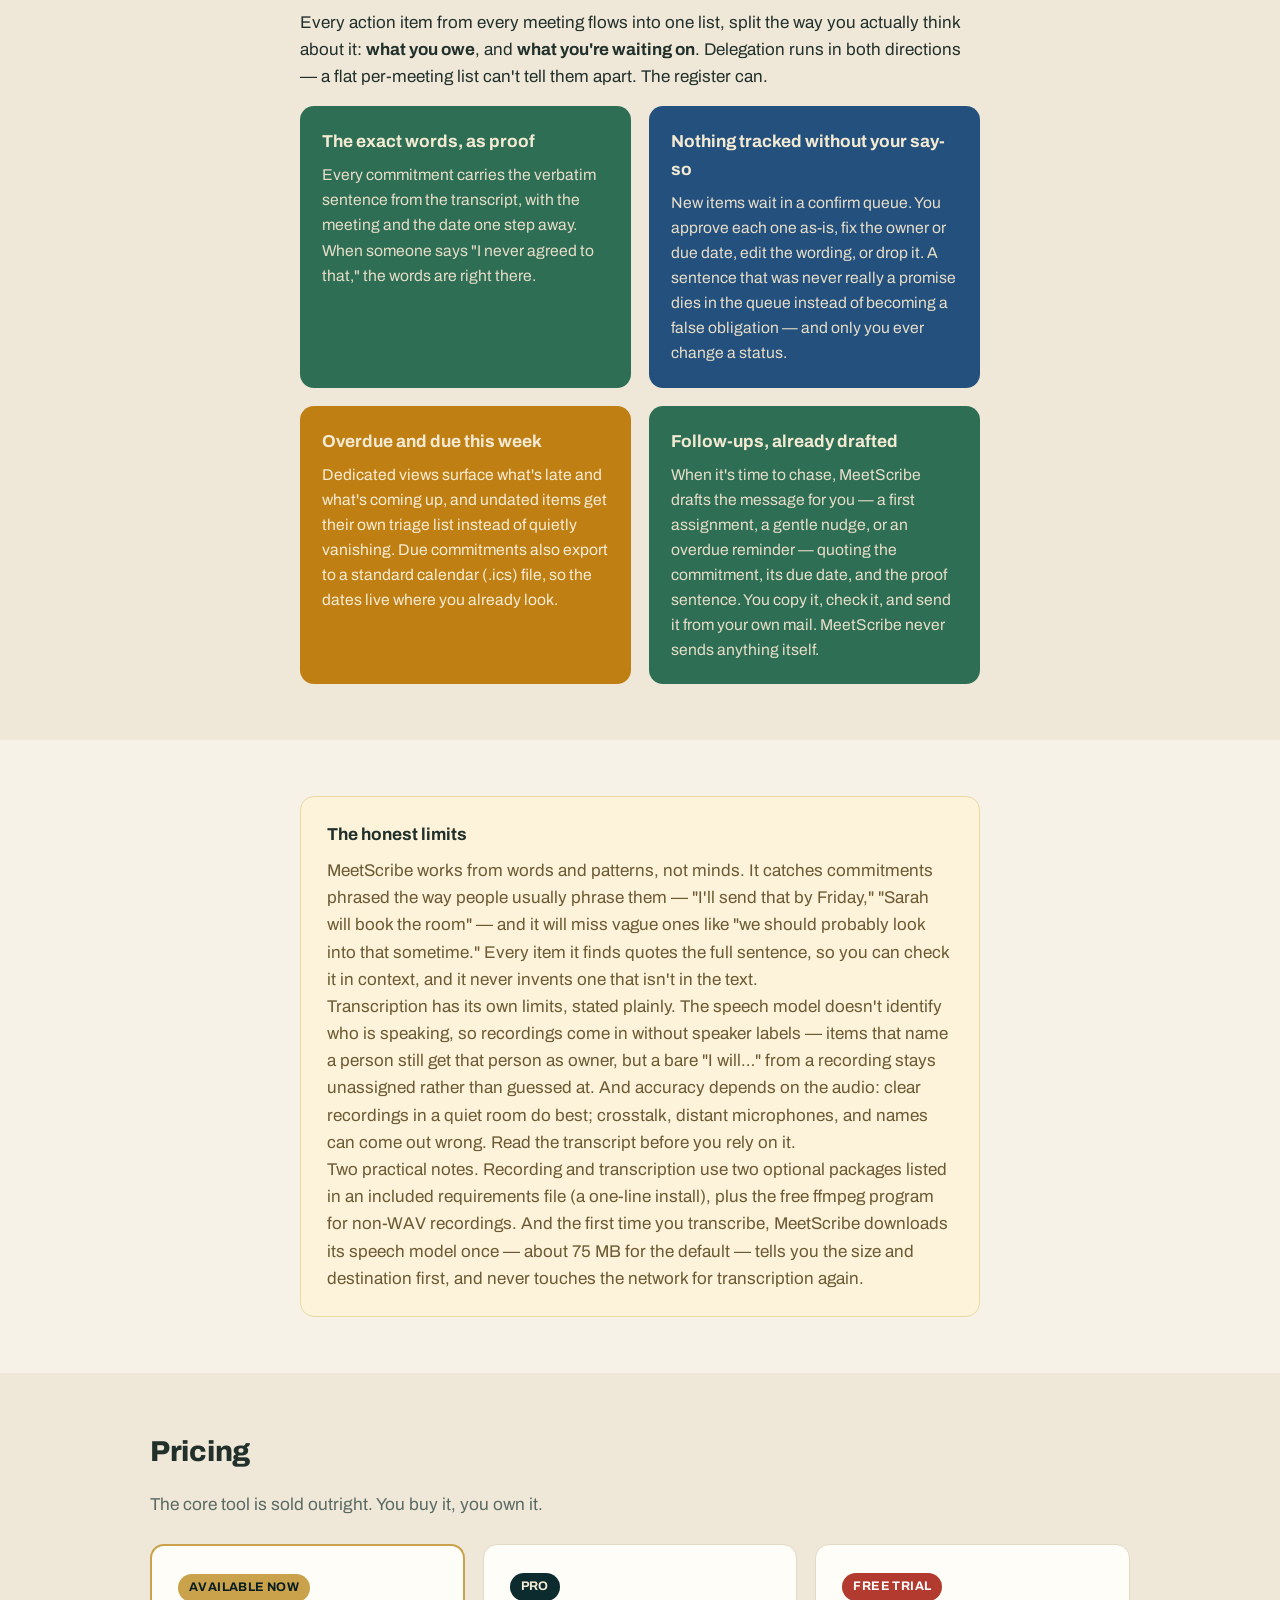
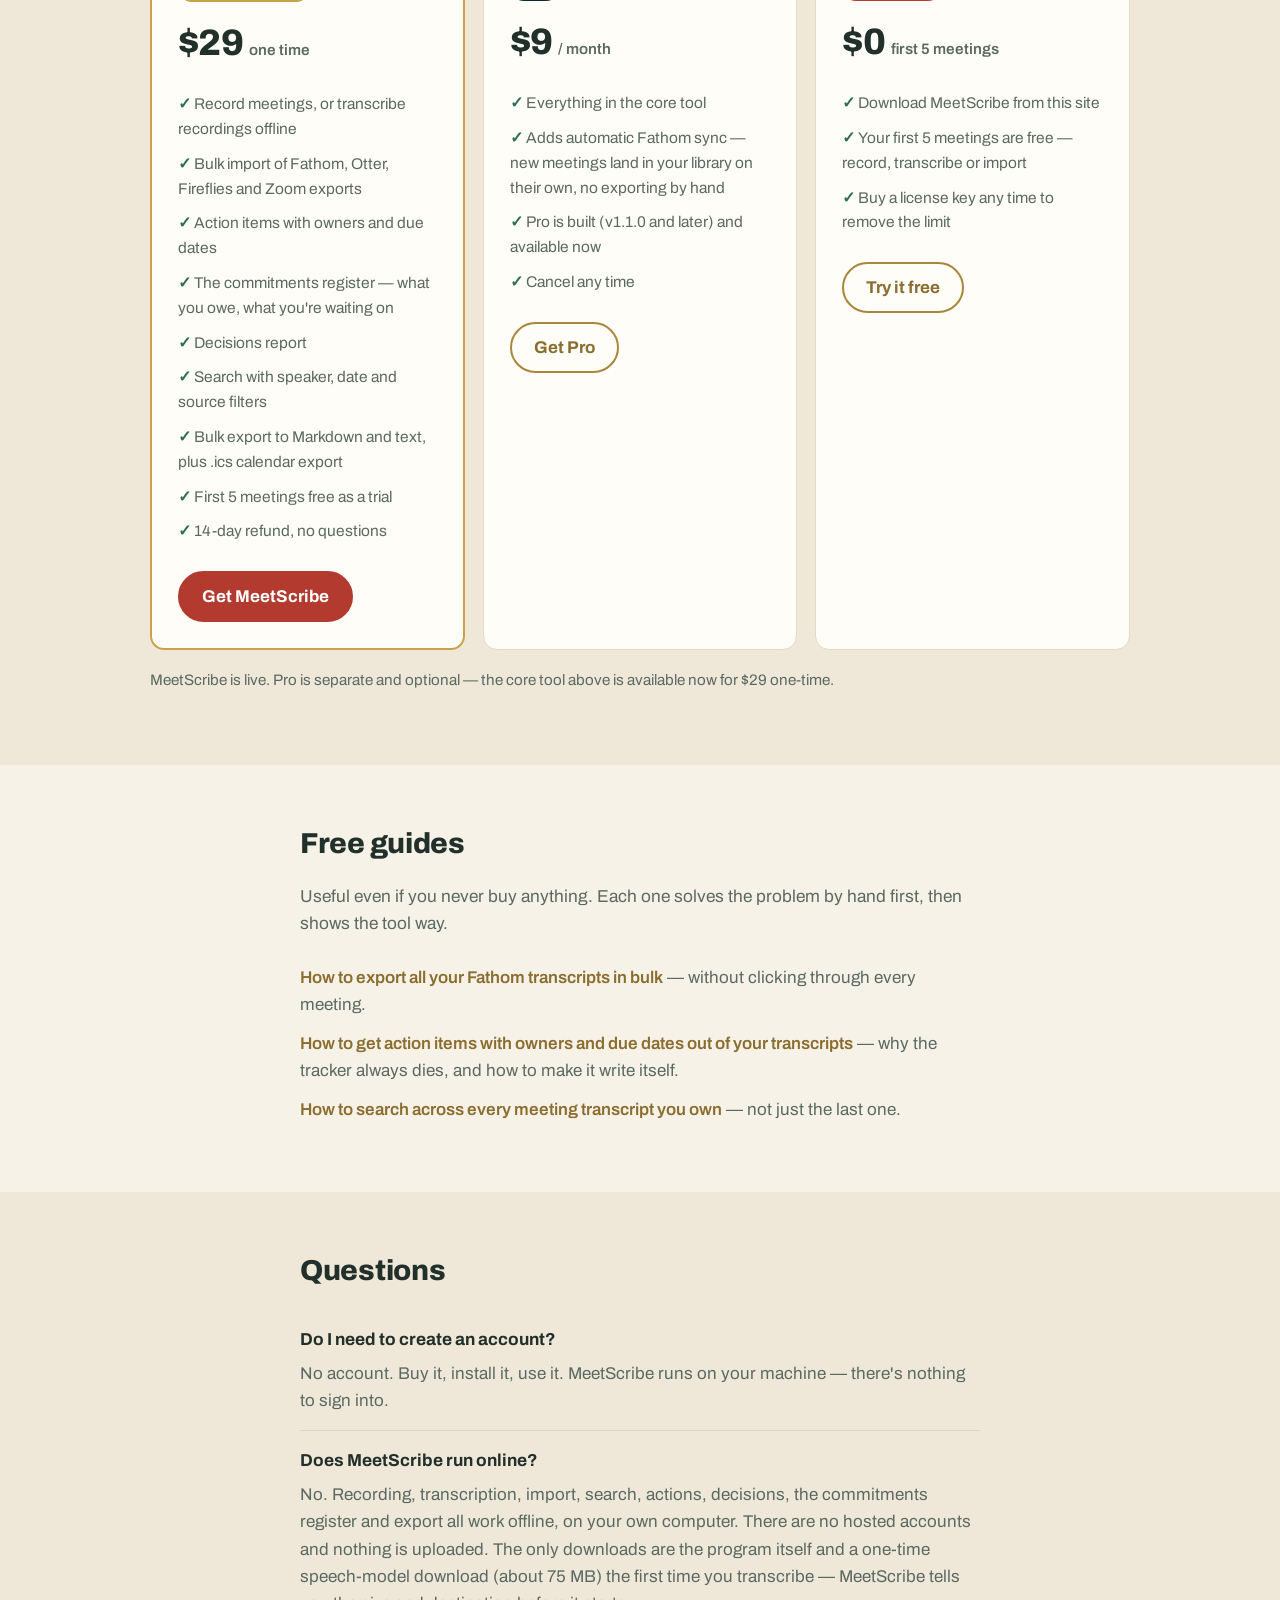
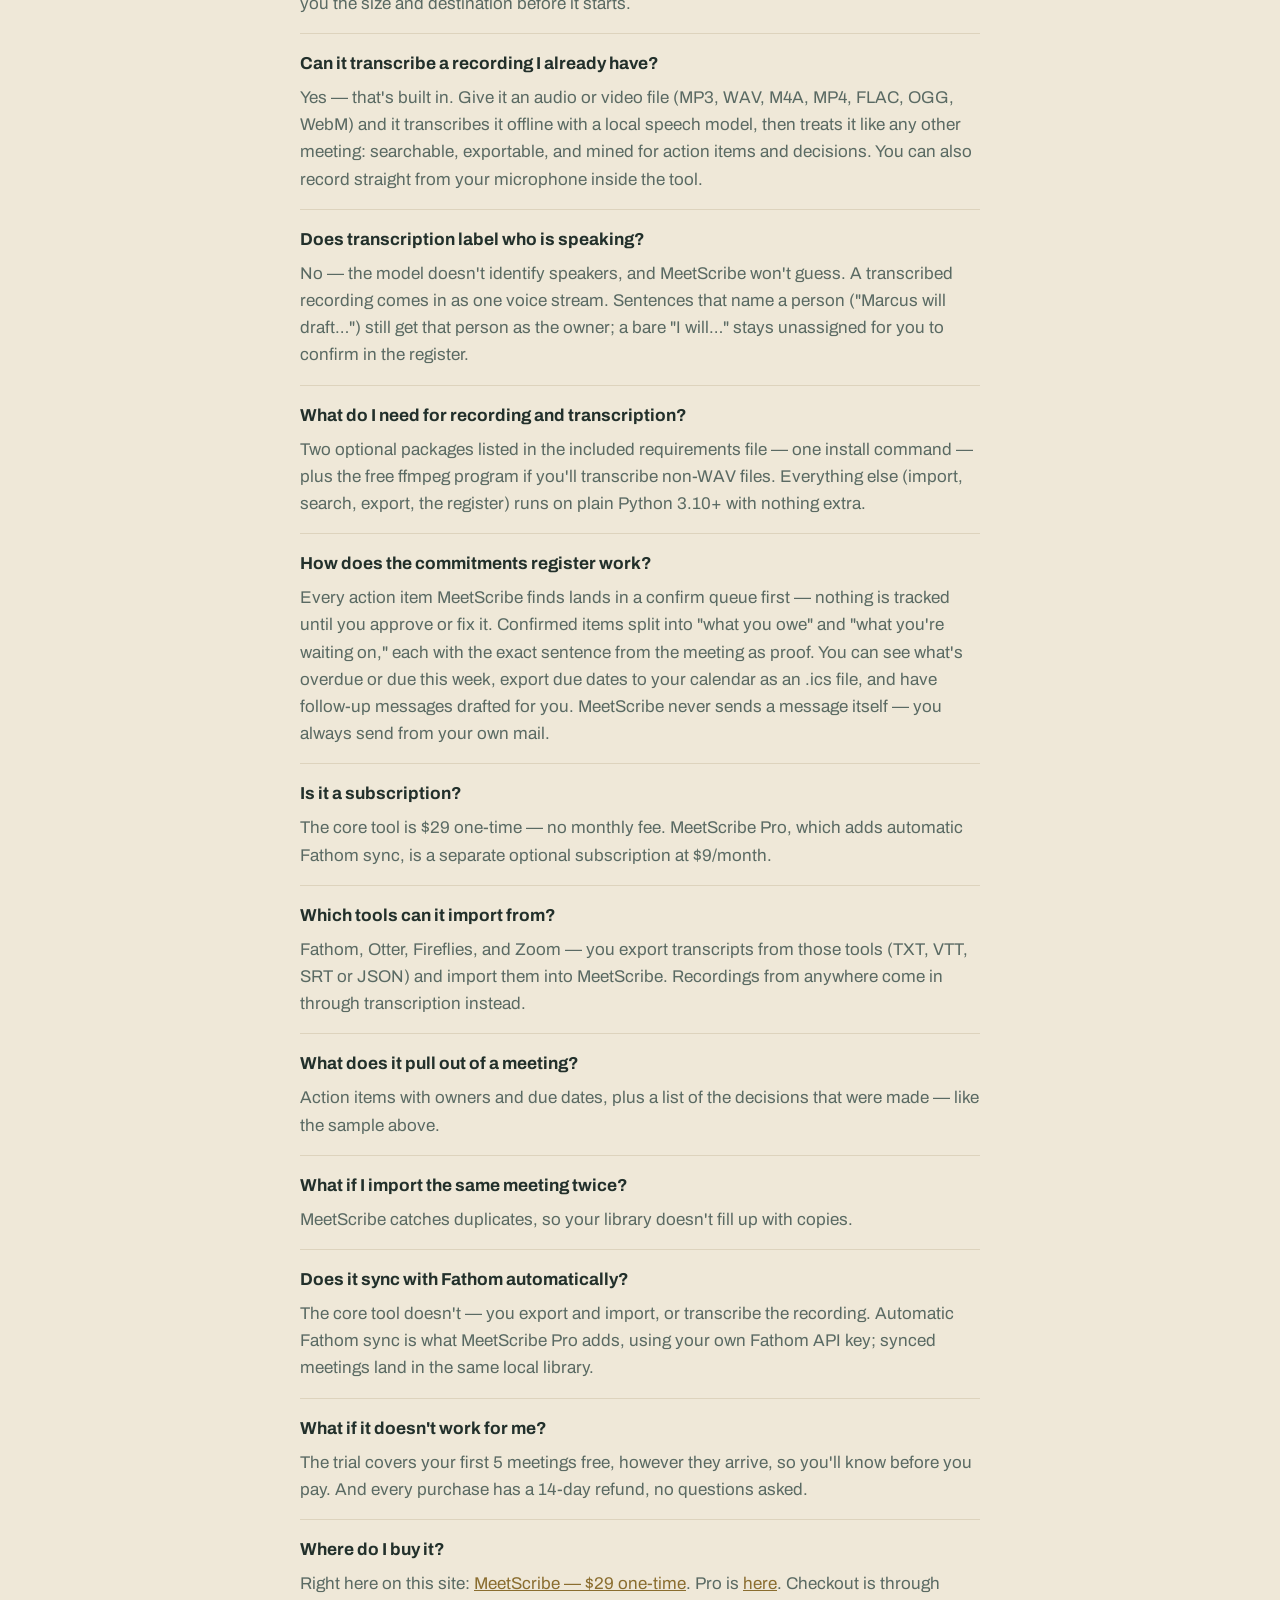
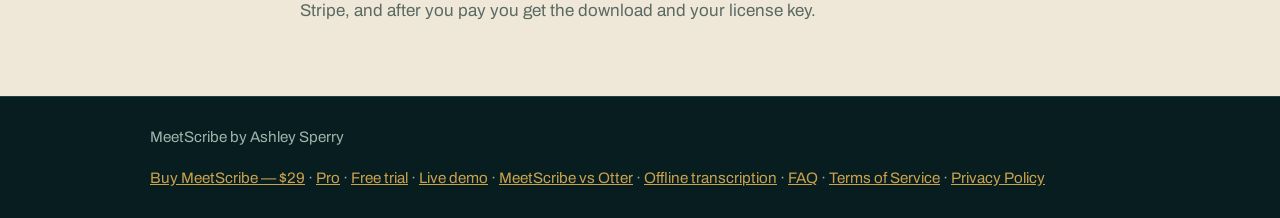
==== commit 922262a0: "Add limited MeetScribe demo page: full worked sample plus one short try (1,500 characters); link it " ====
--- a/index.html
+++ b/index.html
@@ -67,6 +67,7 @@
       <div class="hero-actions">
         <a class="btn btn-large" href="https://buy.stripe.com/28EeVc8pw60i9VVeSAaR206">Get MeetScribe — $29 one time</a>
         <a class="btn btn-ghost btn-large" href="#sample">See a sample</a>
+        <a class="btn btn-ghost btn-large" href="demo.html">Try the live demo</a>
       </div>
       <p class="hero-note">First 5 meetings free. No account, no subscription for the core tool. One short speech-model download the first time you transcribe — after that, fully offline.</p>
 
@@ -389,7 +390,7 @@
 <footer class="site-footer">
   <div class="wrap footer-inner">
     <p>MeetScribe by Ashley Sperry</p>
-    <p><a href="https://buy.stripe.com/28EeVc8pw60i9VVeSAaR206">Buy MeetScribe — $29</a> · <a href="https://buy.stripe.com/14AdR86hoewOfgfcKsaR207">Pro</a> · <a href="download.html">Free trial</a> · <a href="vs-otter.html">MeetScribe vs Otter</a> · <a href="offline-transcription.html">Offline transcription</a> · <a href="faq.html">FAQ</a> · <a href="terms.html">Terms of Service</a> · <a href="privacy.html">Privacy Policy</a></p>
+    <p><a href="https://buy.stripe.com/28EeVc8pw60i9VVeSAaR206">Buy MeetScribe — $29</a> · <a href="https://buy.stripe.com/14AdR86hoewOfgfcKsaR207">Pro</a> · <a href="download.html">Free trial</a> · <a href="demo.html">Live demo</a> · <a href="vs-otter.html">MeetScribe vs Otter</a> · <a href="offline-transcription.html">Offline transcription</a> · <a href="faq.html">FAQ</a> · <a href="terms.html">Terms of Service</a> · <a href="privacy.html">Privacy Policy</a></p>
   </div>
 </footer>
 
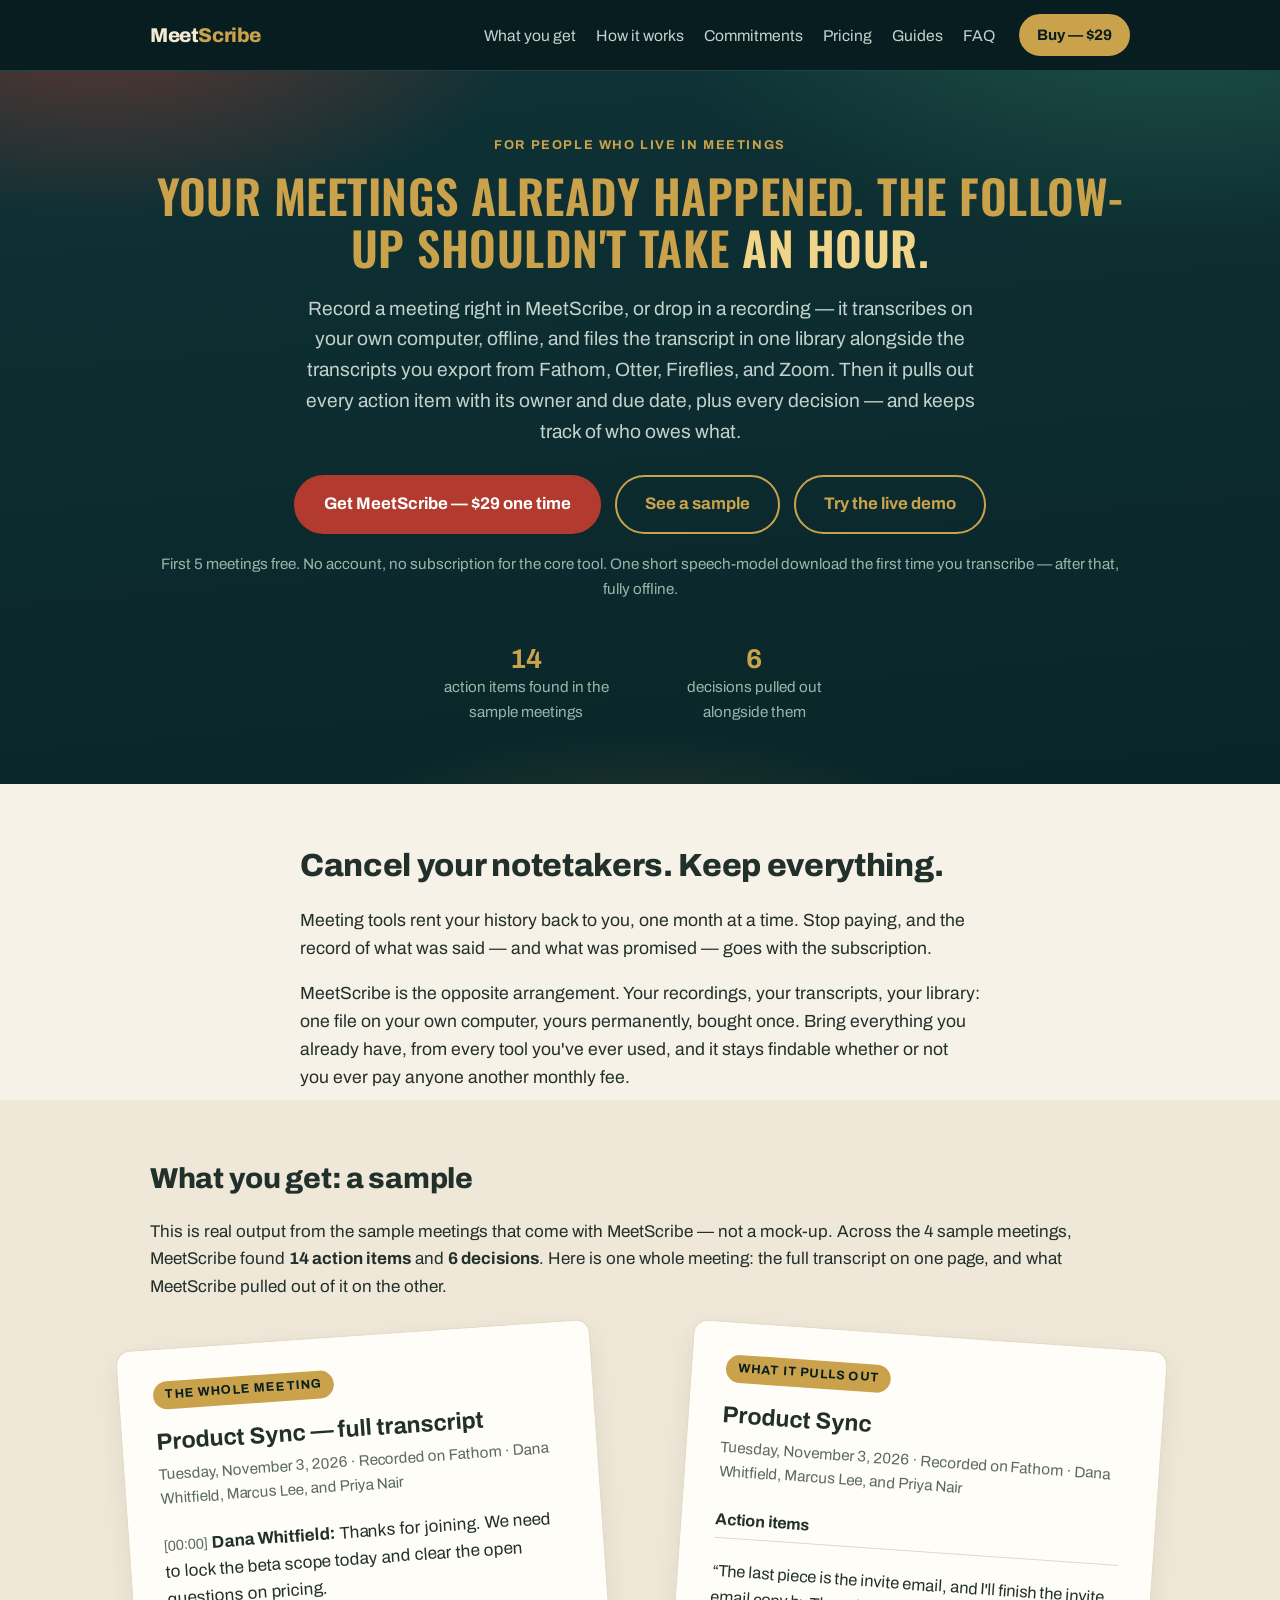
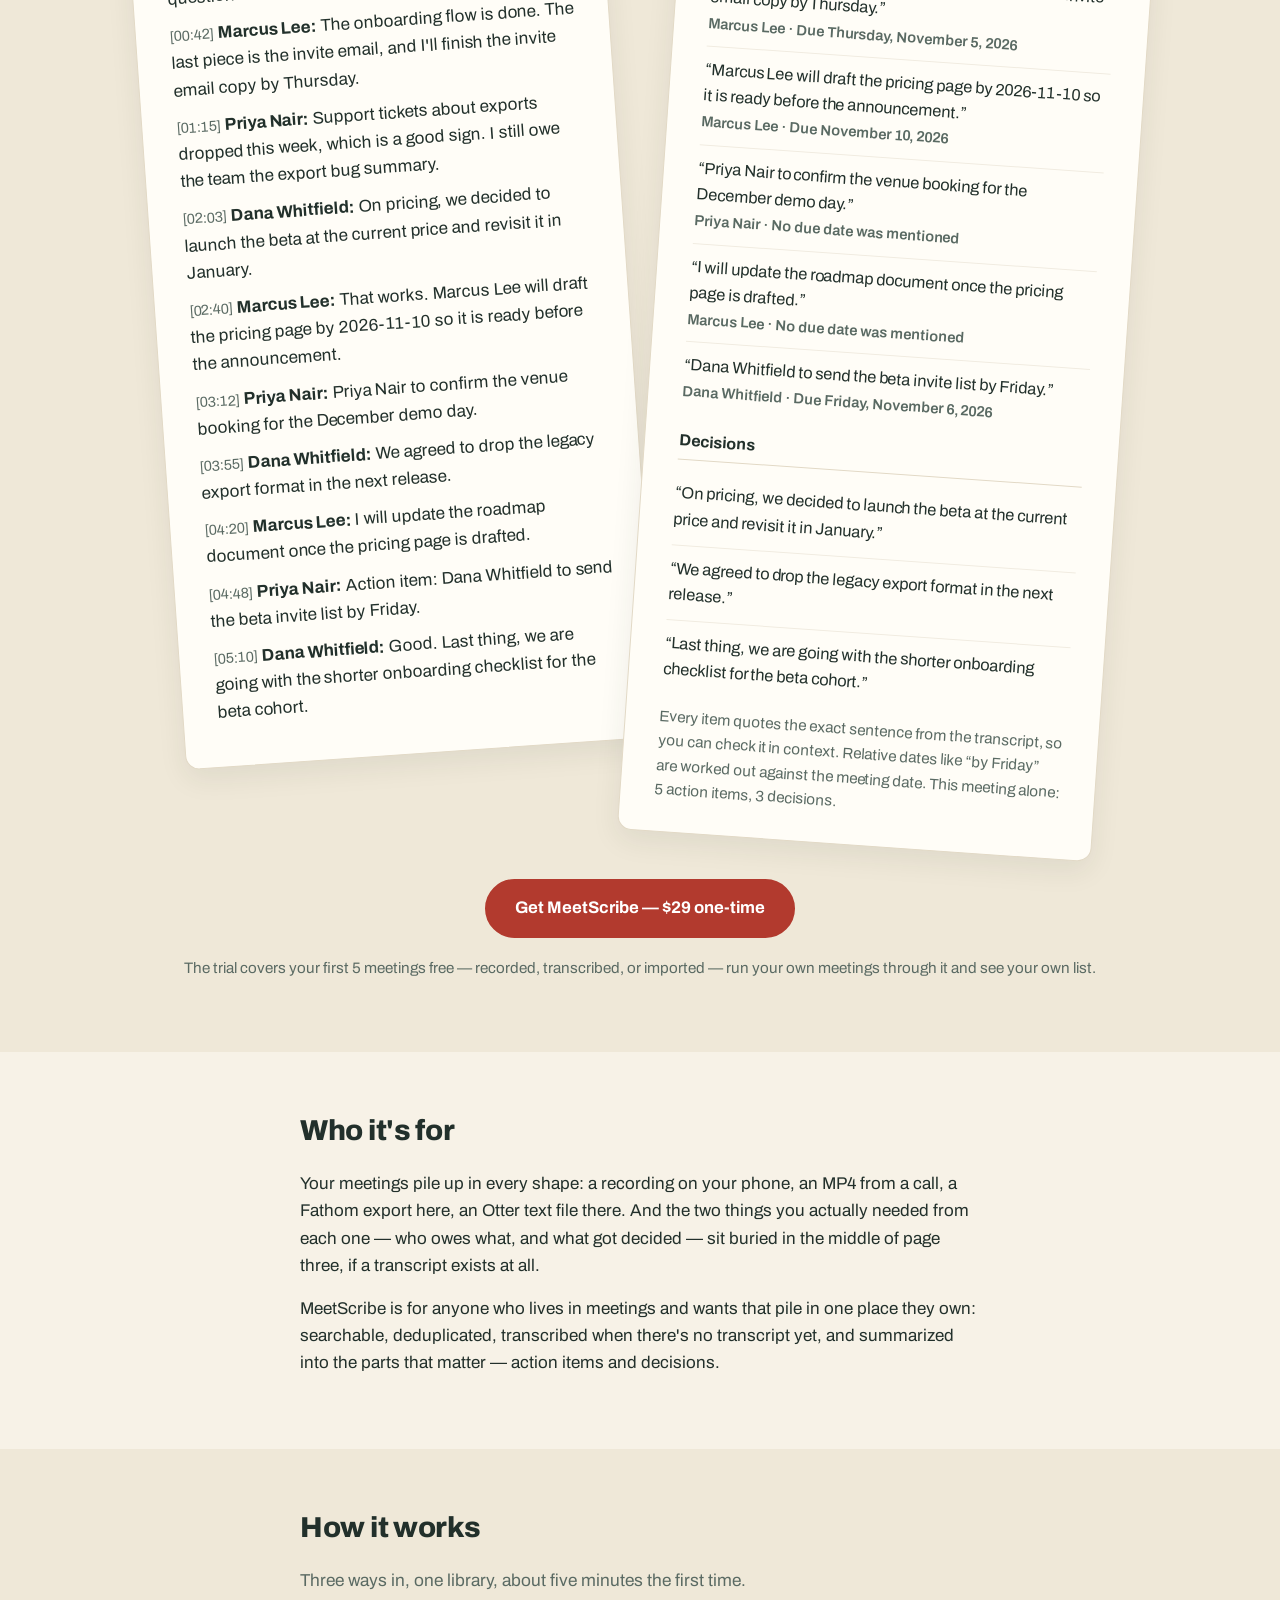
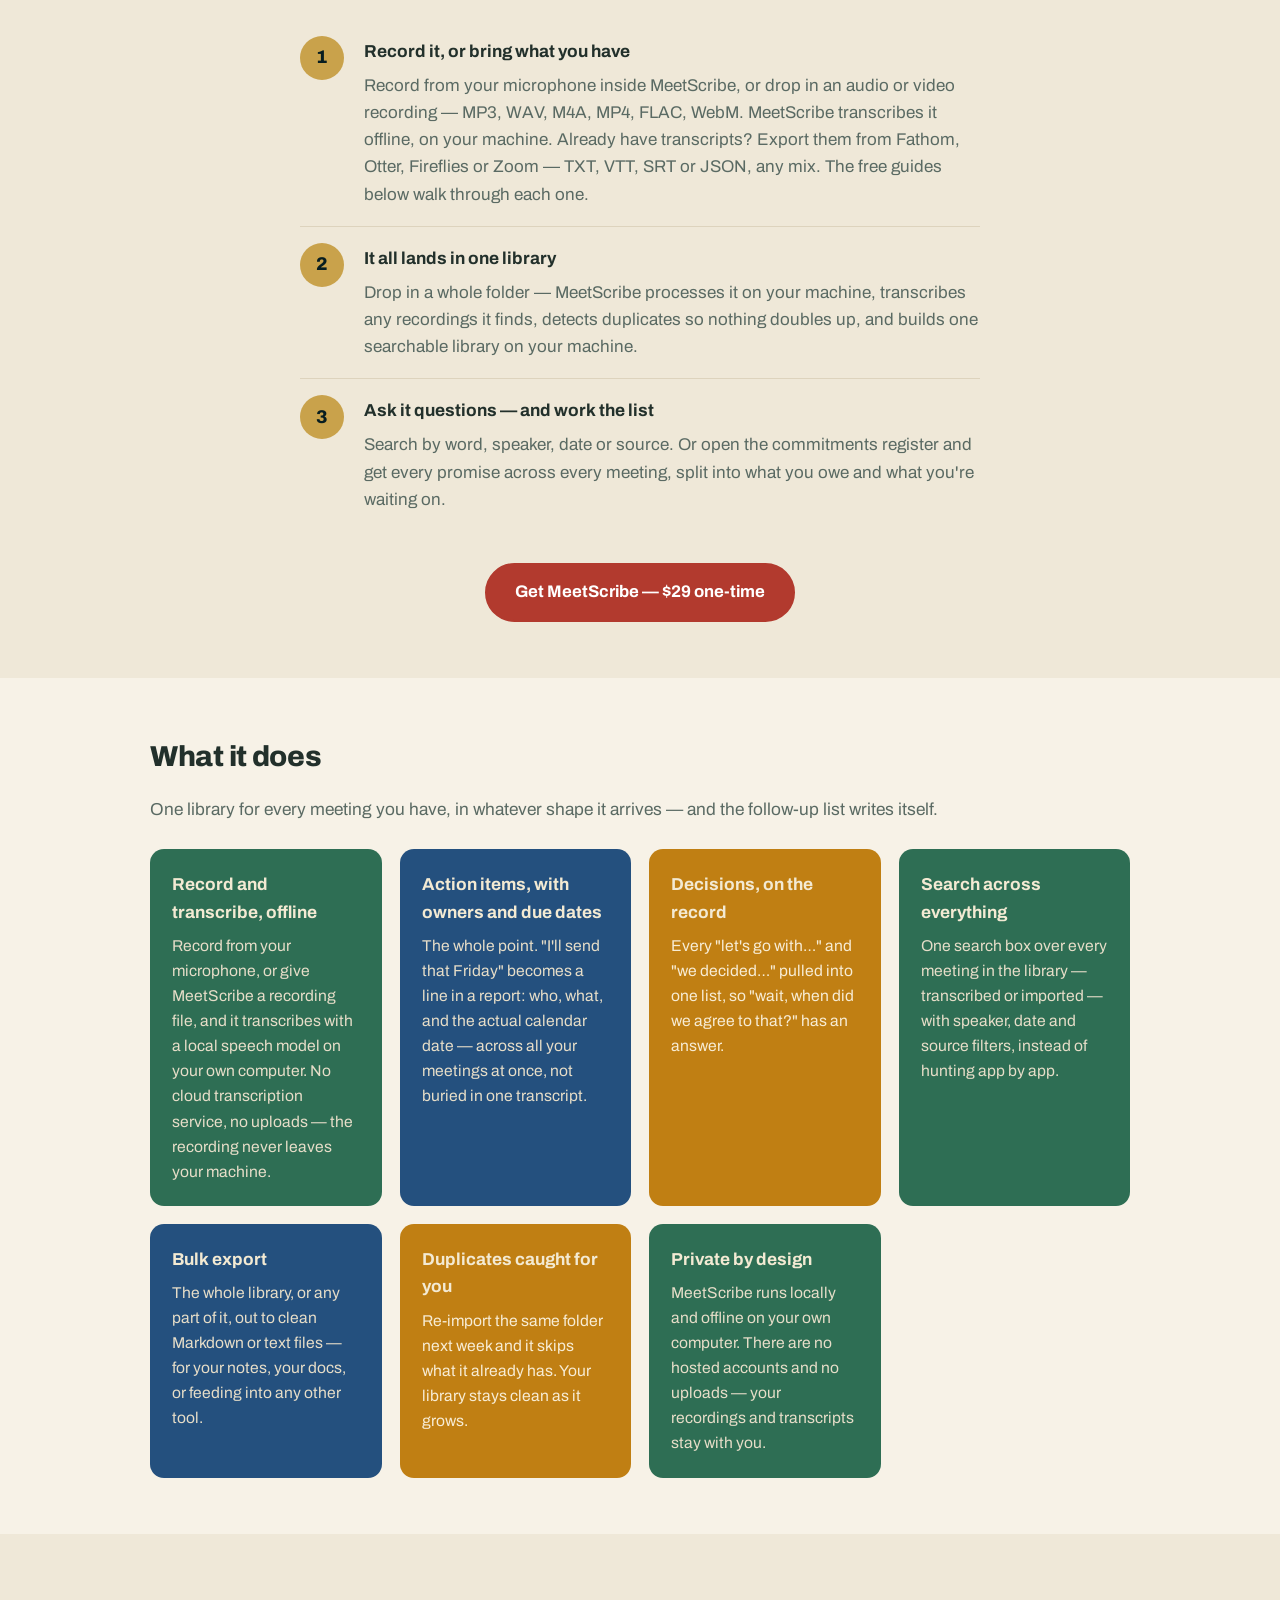
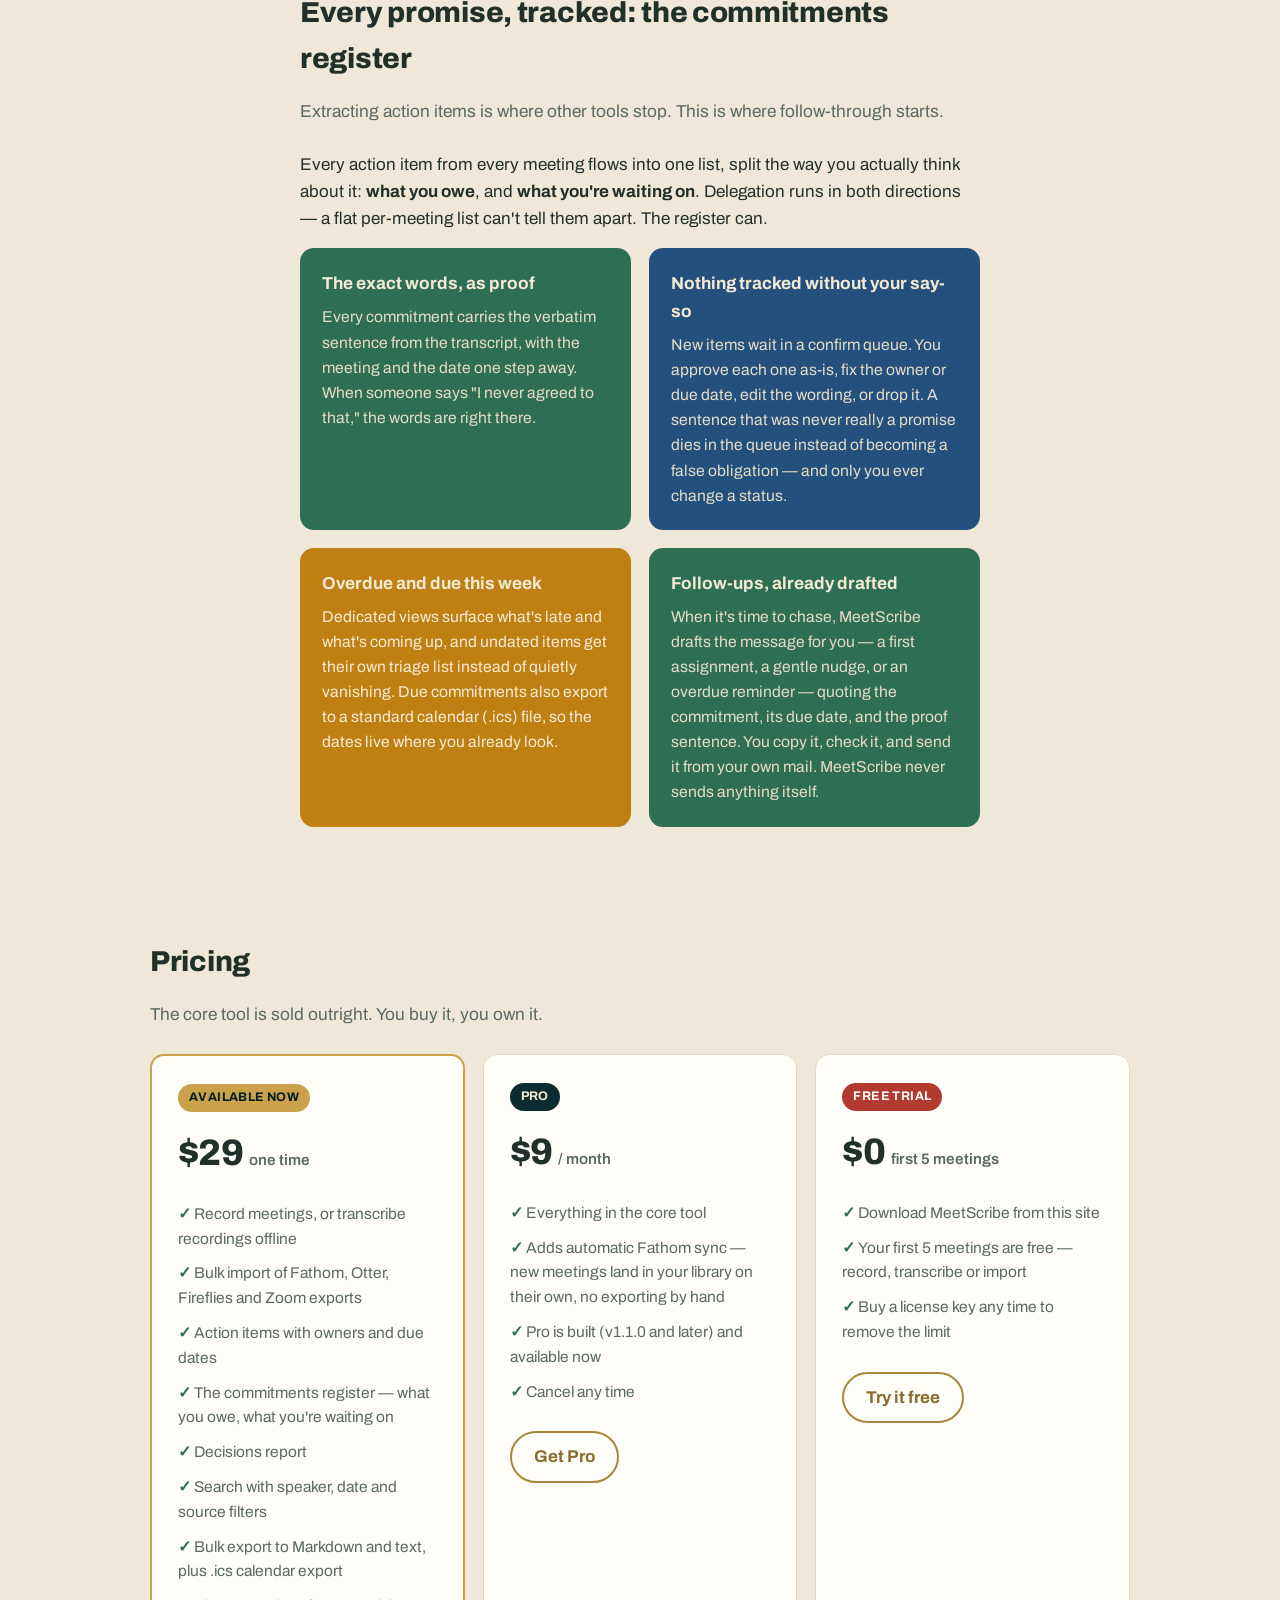
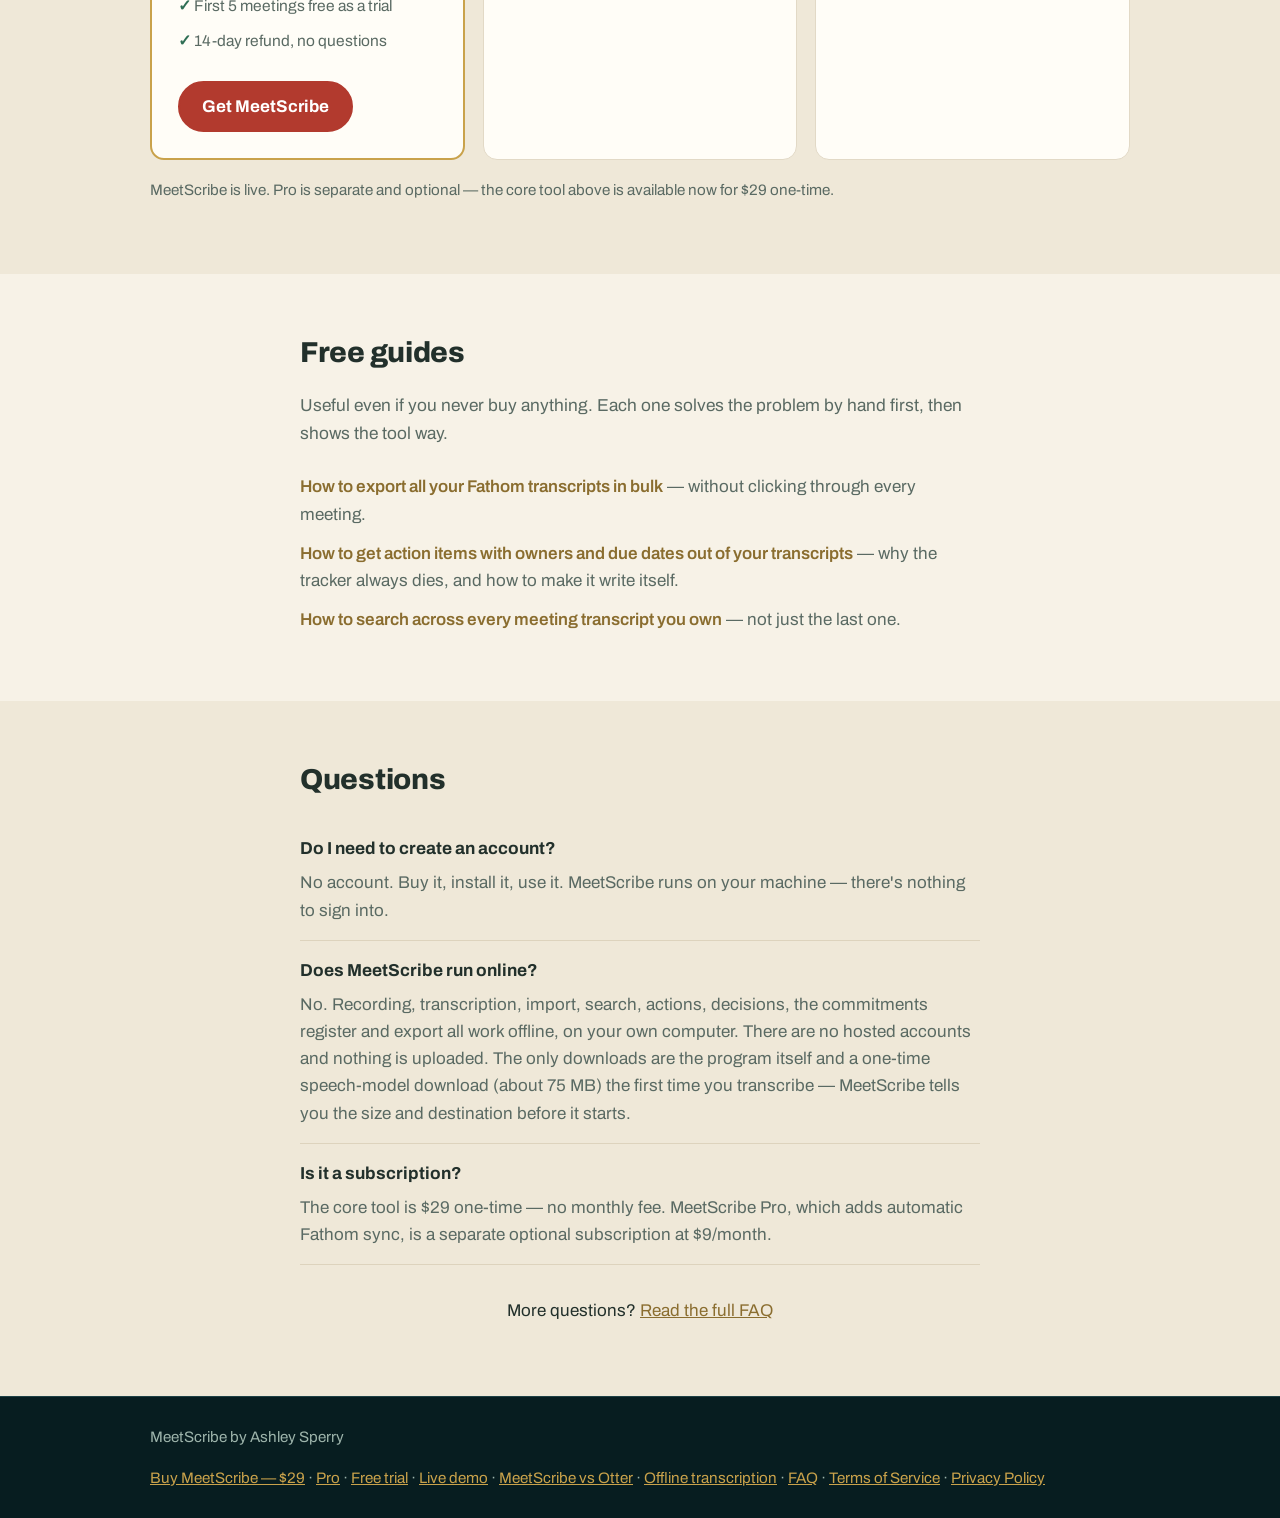
==== commit 4fb02a35: "Sample as two papers in a V, honest limits moved to Terms, drop test/upload stats, trim front-page F" ====
--- a/index.html
+++ b/index.html
@@ -50,7 +50,7 @@
       <a href="#commitments">Commitments</a>
       <a href="#pricing">Pricing</a>
       <a href="#guides">Guides</a>
-      <a href="#faq">FAQ</a>
+      <a href="faq.html">FAQ</a>
     </nav>
     <a class="btn btn-small" href="https://buy.stripe.com/28EeVc8pw60i9VVeSAaR206">Buy — $29</a>
   </div>
@@ -74,8 +74,6 @@
       <div class="proof">
         <div><b>14</b>action items found in the sample meetings</div>
         <div><b>6</b>decisions pulled out alongside them</div>
-        <div><b>99</b>automated tests passing</div>
-        <div><b>0</b>uploads — your recordings and transcripts never leave your machine</div>
       </div>
     </div>
   </section>
@@ -91,12 +89,28 @@
 
   <!-- SAMPLE -->
   <section class="section section-alt" id="sample">
-    <div class="wrap narrow">
+    <div class="wrap">
       <h2>What you get: a sample</h2>
-      <p>This is real output from the sample meetings that come with MeetScribe — not a mock-up. Across the 4 sample meetings, MeetScribe found <strong>14 action items</strong> and <strong>6 decisions</strong>. Here is one whole meeting's worth, exactly as the report reads:</p>
-
-      <article class="sample-doc">
-        <p class="sample-label">Sample output</p>
+      <p>This is real output from the sample meetings that come with MeetScribe — not a mock-up. Across the 4 sample meetings, MeetScribe found <strong>14 action items</strong> and <strong>6 decisions</strong>. Here is one whole meeting: the full transcript on one page, and what MeetScribe pulled out of it on the other.</p>
+
+      <div class="papers">
+      <article class="sample-doc paper paper-left">
+        <p class="sample-label">The whole meeting</p>
+        <h3>Product Sync — full transcript</h3>
+        <p class="sample-meta">Tuesday, November 3, 2026 · Recorded on Fathom · Dana Whitfield, Marcus Lee, and Priya Nair</p>
+        <p class="turn"><span class="ts">[00:00]</span> <strong>Dana Whitfield:</strong> Thanks for joining. We need to lock the beta scope today and clear the open questions on pricing.</p>
+        <p class="turn"><span class="ts">[00:42]</span> <strong>Marcus Lee:</strong> The onboarding flow is done. The last piece is the invite email, and I'll finish the invite email copy by Thursday.</p>
+        <p class="turn"><span class="ts">[01:15]</span> <strong>Priya Nair:</strong> Support tickets about exports dropped this week, which is a good sign. I still owe the team the export bug summary.</p>
+        <p class="turn"><span class="ts">[02:03]</span> <strong>Dana Whitfield:</strong> On pricing, we decided to launch the beta at the current price and revisit it in January.</p>
+        <p class="turn"><span class="ts">[02:40]</span> <strong>Marcus Lee:</strong> That works. Marcus Lee will draft the pricing page by 2026-11-10 so it is ready before the announcement.</p>
+        <p class="turn"><span class="ts">[03:12]</span> <strong>Priya Nair:</strong> Priya Nair to confirm the venue booking for the December demo day.</p>
+        <p class="turn"><span class="ts">[03:55]</span> <strong>Dana Whitfield:</strong> We agreed to drop the legacy export format in the next release.</p>
+        <p class="turn"><span class="ts">[04:20]</span> <strong>Marcus Lee:</strong> I will update the roadmap document once the pricing page is drafted.</p>
+        <p class="turn"><span class="ts">[04:48]</span> <strong>Priya Nair:</strong> Action item: Dana Whitfield to send the beta invite list by Friday.</p>
+        <p class="turn"><span class="ts">[05:10]</span> <strong>Dana Whitfield:</strong> Good. Last thing, we are going with the shorter onboarding checklist for the beta cohort.</p>
+      </article>
+      <article class="sample-doc paper paper-right">
+        <p class="sample-label">What it pulls out</p>
         <h3>Product Sync</h3>
         <p class="sample-meta">Tuesday, November 3, 2026 · Recorded on Fathom · Dana Whitfield, Marcus Lee, and Priya Nair</p>
 
@@ -133,6 +147,7 @@
 
         <p class="sample-foot">Every item quotes the exact sentence from the transcript, so you can check it in context. Relative dates like “by Friday” are worked out against the meeting date. This meeting alone: 5 action items, 3 decisions.</p>
       </article>
+      </div>
 
       <div class="center">
         <a class="btn btn-large" href="https://buy.stripe.com/28EeVc8pw60i9VVeSAaR206">Get MeetScribe — $29 one-time</a>
@@ -240,17 +255,6 @@
     </div>
   </section>
 
-  <!-- HONEST LIMITS -->
-  <section class="section">
-    <div class="wrap narrow">
-      <div class="honest">
-        <h3>The honest limits</h3>
-        <p>MeetScribe works from words and patterns, not minds. It catches commitments phrased the way people usually phrase them — "I'll send that by Friday," "Sarah will book the room" — and it will miss vague ones like "we should probably look into that sometime." Every item it finds quotes the full sentence, so you can check it in context, and it never invents one that isn't in the text.</p>
-        <p>Transcription has its own limits, stated plainly. The speech model doesn't identify who is speaking, so recordings come in without speaker labels — items that name a person still get that person as owner, but a bare "I will…" from a recording stays unassigned rather than guessed at. And accuracy depends on the audio: clear recordings in a quiet room do best; crosstalk, distant microphones, and names can come out wrong. Read the transcript before you rely on it.</p>
-        <p>Two practical notes. Recording and transcription use two optional packages listed in an included requirements file (a one-line install), plus the free ffmpeg program for non-WAV recordings. And the first time you transcribe, MeetScribe downloads its speech model once — about 75 MB for the default — tells you the size and destination first, and never touches the network for transcription again.</p>
-      </div>
-    </div>
-  </section>
 
   <!-- PRICING -->
   <section class="section section-alt" id="pricing">
@@ -322,68 +326,17 @@
         <h3>Do I need to create an account?</h3>
         <p>No account. Buy it, install it, use it. MeetScribe runs on your machine — there's nothing to sign into.</p>
       </div>
-
       <div class="qa">
         <h3>Does MeetScribe run online?</h3>
         <p>No. Recording, transcription, import, search, actions, decisions, the commitments register and export all work offline, on your own computer. There are no hosted accounts and nothing is uploaded. The only downloads are the program itself and a one-time speech-model download (about 75 MB) the first time you transcribe — MeetScribe tells you the size and destination before it starts.</p>
       </div>
-
-      <div class="qa">
-        <h3>Can it transcribe a recording I already have?</h3>
-        <p>Yes — that's built in. Give it an audio or video file (MP3, WAV, M4A, MP4, FLAC, OGG, WebM) and it transcribes it offline with a local speech model, then treats it like any other meeting: searchable, exportable, and mined for action items and decisions. You can also record straight from your microphone inside the tool.</p>
-      </div>
-
-      <div class="qa">
-        <h3>Does transcription label who is speaking?</h3>
-        <p>No — the model doesn't identify speakers, and MeetScribe won't guess. A transcribed recording comes in as one voice stream. Sentences that name a person ("Marcus will draft…") still get that person as the owner; a bare "I will…" stays unassigned for you to confirm in the register.</p>
-      </div>
-
-      <div class="qa">
-        <h3>What do I need for recording and transcription?</h3>
-        <p>Two optional packages listed in the included requirements file — one install command — plus the free ffmpeg program if you'll transcribe non-WAV files. Everything else (import, search, export, the register) runs on plain Python 3.10+ with nothing extra.</p>
-      </div>
-
-      <div class="qa">
-        <h3>How does the commitments register work?</h3>
-        <p>Every action item MeetScribe finds lands in a confirm queue first — nothing is tracked until you approve or fix it. Confirmed items split into "what you owe" and "what you're waiting on," each with the exact sentence from the meeting as proof. You can see what's overdue or due this week, export due dates to your calendar as an .ics file, and have follow-up messages drafted for you. MeetScribe never sends a message itself — you always send from your own mail.</p>
-      </div>
-
       <div class="qa">
         <h3>Is it a subscription?</h3>
         <p>The core tool is $29 one-time — no monthly fee. MeetScribe Pro, which adds automatic Fathom sync, is a separate optional subscription at $9/month.</p>
       </div>
 
-      <div class="qa">
-        <h3>Which tools can it import from?</h3>
-        <p>Fathom, Otter, Fireflies, and Zoom — you export transcripts from those tools (TXT, VTT, SRT or JSON) and import them into MeetScribe. Recordings from anywhere come in through transcription instead.</p>
-      </div>
-
-      <div class="qa">
-        <h3>What does it pull out of a meeting?</h3>
-        <p>Action items with owners and due dates, plus a list of the decisions that were made — like the sample above.</p>
-      </div>
-
-      <div class="qa">
-        <h3>What if I import the same meeting twice?</h3>
-        <p>MeetScribe catches duplicates, so your library doesn't fill up with copies.</p>
-      </div>
-
-      <div class="qa">
-        <h3>Does it sync with Fathom automatically?</h3>
-        <p>The core tool doesn't — you export and import, or transcribe the recording. Automatic Fathom sync is what MeetScribe Pro adds, using your own Fathom API key; synced meetings land in the same local library.</p>
-      </div>
-
-      <div class="qa">
-        <h3>What if it doesn't work for me?</h3>
-        <p>The trial covers your first 5 meetings free, however they arrive, so you'll know before you pay. And every purchase has a 14-day refund, no questions asked.</p>
-      </div>
-
-      <div class="qa">
-        <h3>Where do I buy it?</h3>
-        <p>Right here on this site: <a href="https://buy.stripe.com/28EeVc8pw60i9VVeSAaR206">MeetScribe — $29 one-time</a>. Pro is <a href="https://buy.stripe.com/14AdR86hoewOfgfcKsaR207">here</a>. Checkout is through Stripe, and after you pay you get the download and your license key.</p>
-      </div>
-    </div>
-  </section>
+      <p class="center">More questions? <a href="faq.html">Read the full FAQ</a></p>
+    </section>
 
 </main>
 
--- a/styles.css
+++ b/styles.css
@@ -153,6 +153,18 @@
 .honest h3 { margin-bottom: 8px; }
 .honest p { color: #6b5a33; margin-bottom: 0; }
 
+/* Sample papers: the whole meeting and what it pulls out, angled into a V */
+.papers { display: flex; gap: 30px; align-items: flex-start; margin: 34px 0 10px; }
+.papers .sample-doc { margin: 0; flex: 1 1 0; min-width: 0; }
+.paper-left { transform: rotate(-4deg); }
+.paper-right { transform: rotate(4deg); margin-top: 30px; }
+.turn { margin-bottom: 10px; }
+.turn .ts { color: var(--muted); font-size: 0.85em; }
+@media (max-width: 760px) {
+  .papers { flex-direction: column; }
+  .paper-left, .paper-right { transform: none; margin-top: 0; }
+}
+
 /* Pricing */
 .prices { display: grid; grid-template-columns: repeat(auto-fit, minmax(260px, 1fr)); gap: 18px; margin-top: 12px; }
 .price { background: #fffdf7; border: 1px solid var(--card-line); border-radius: var(--radius); padding: 26px; }
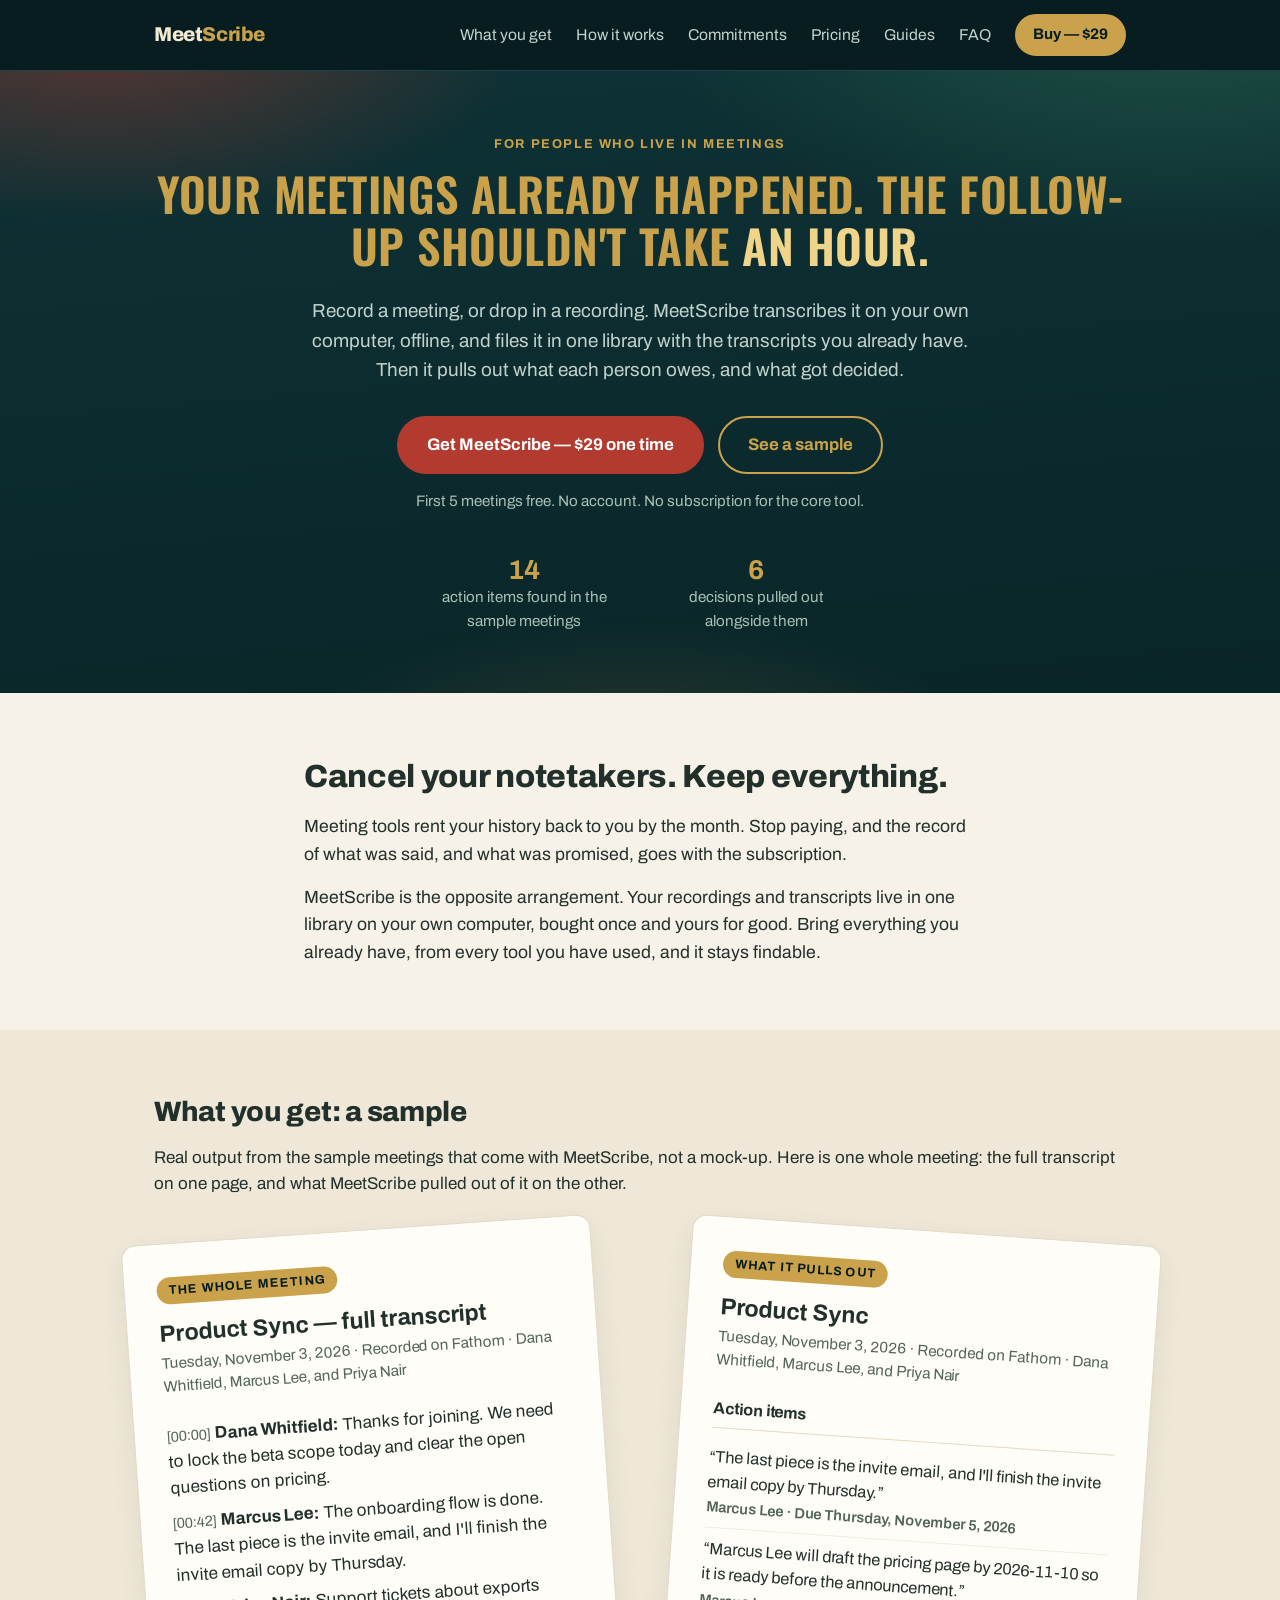
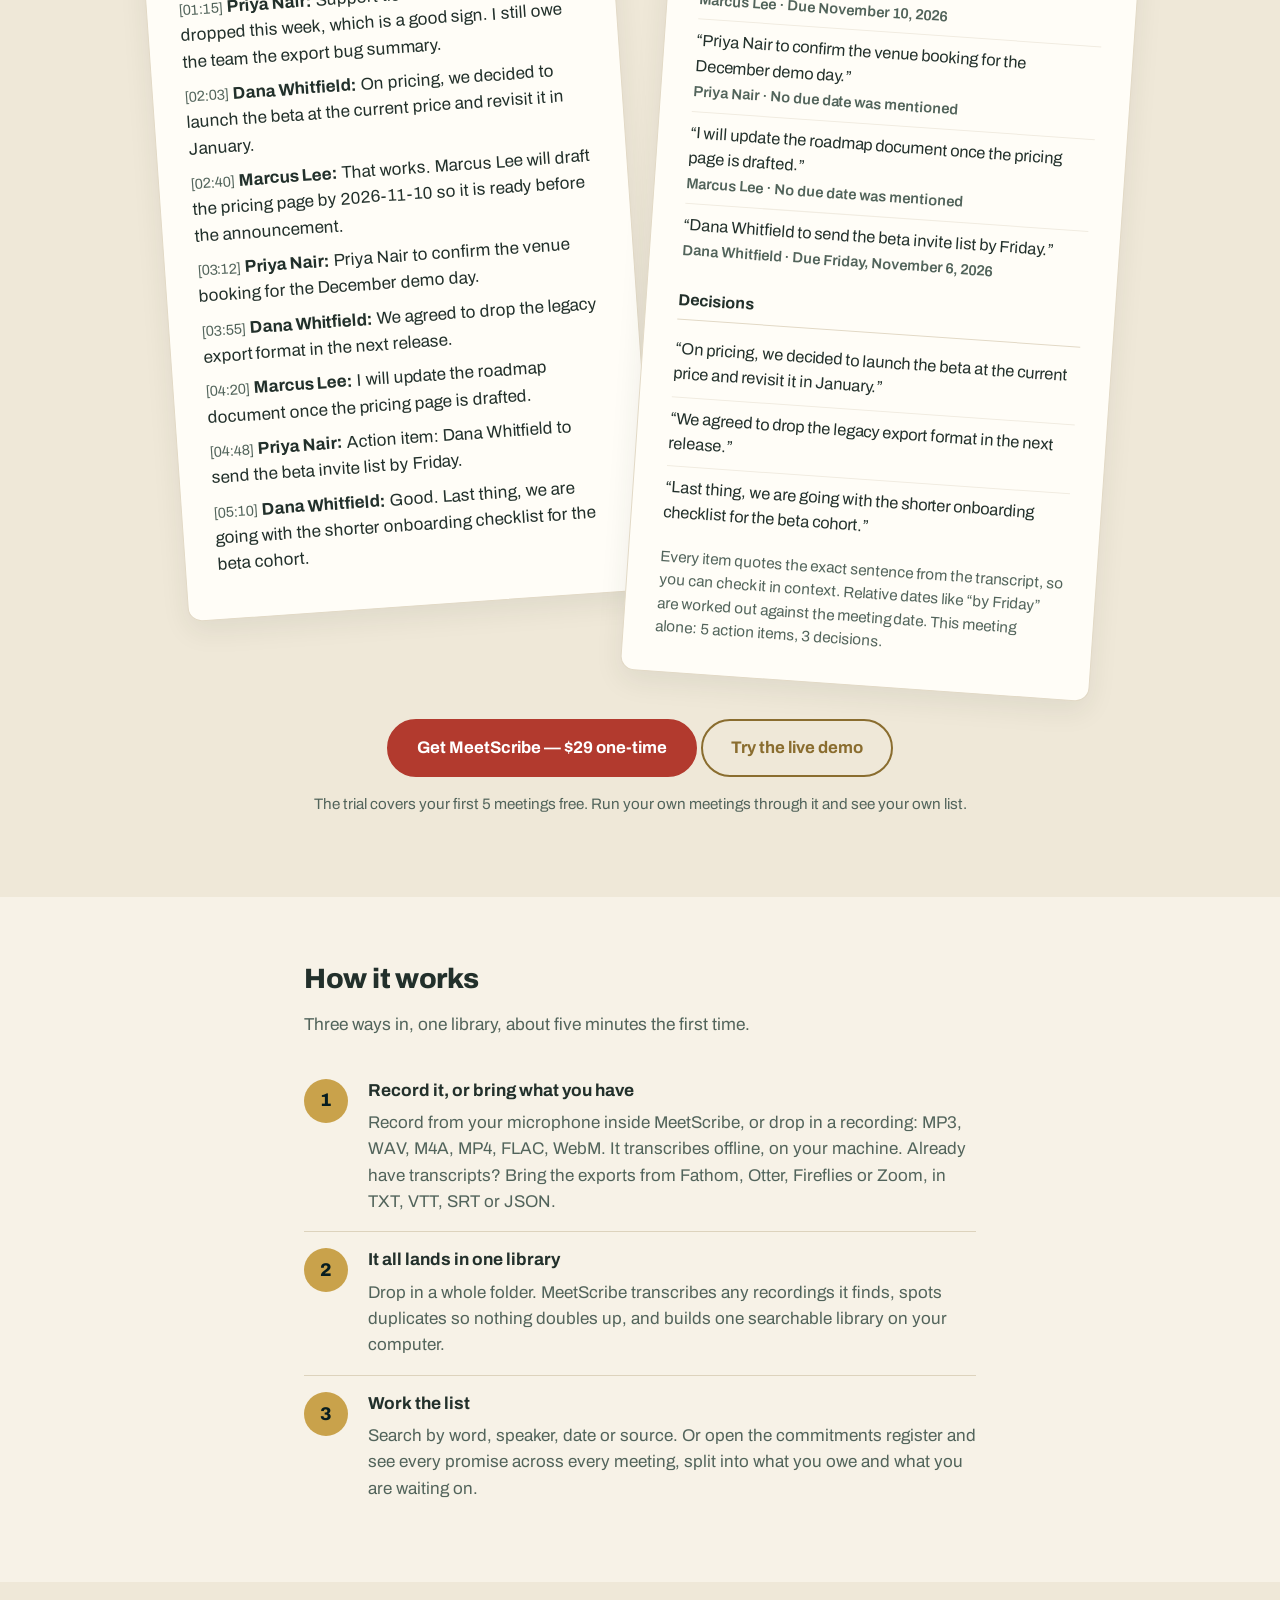
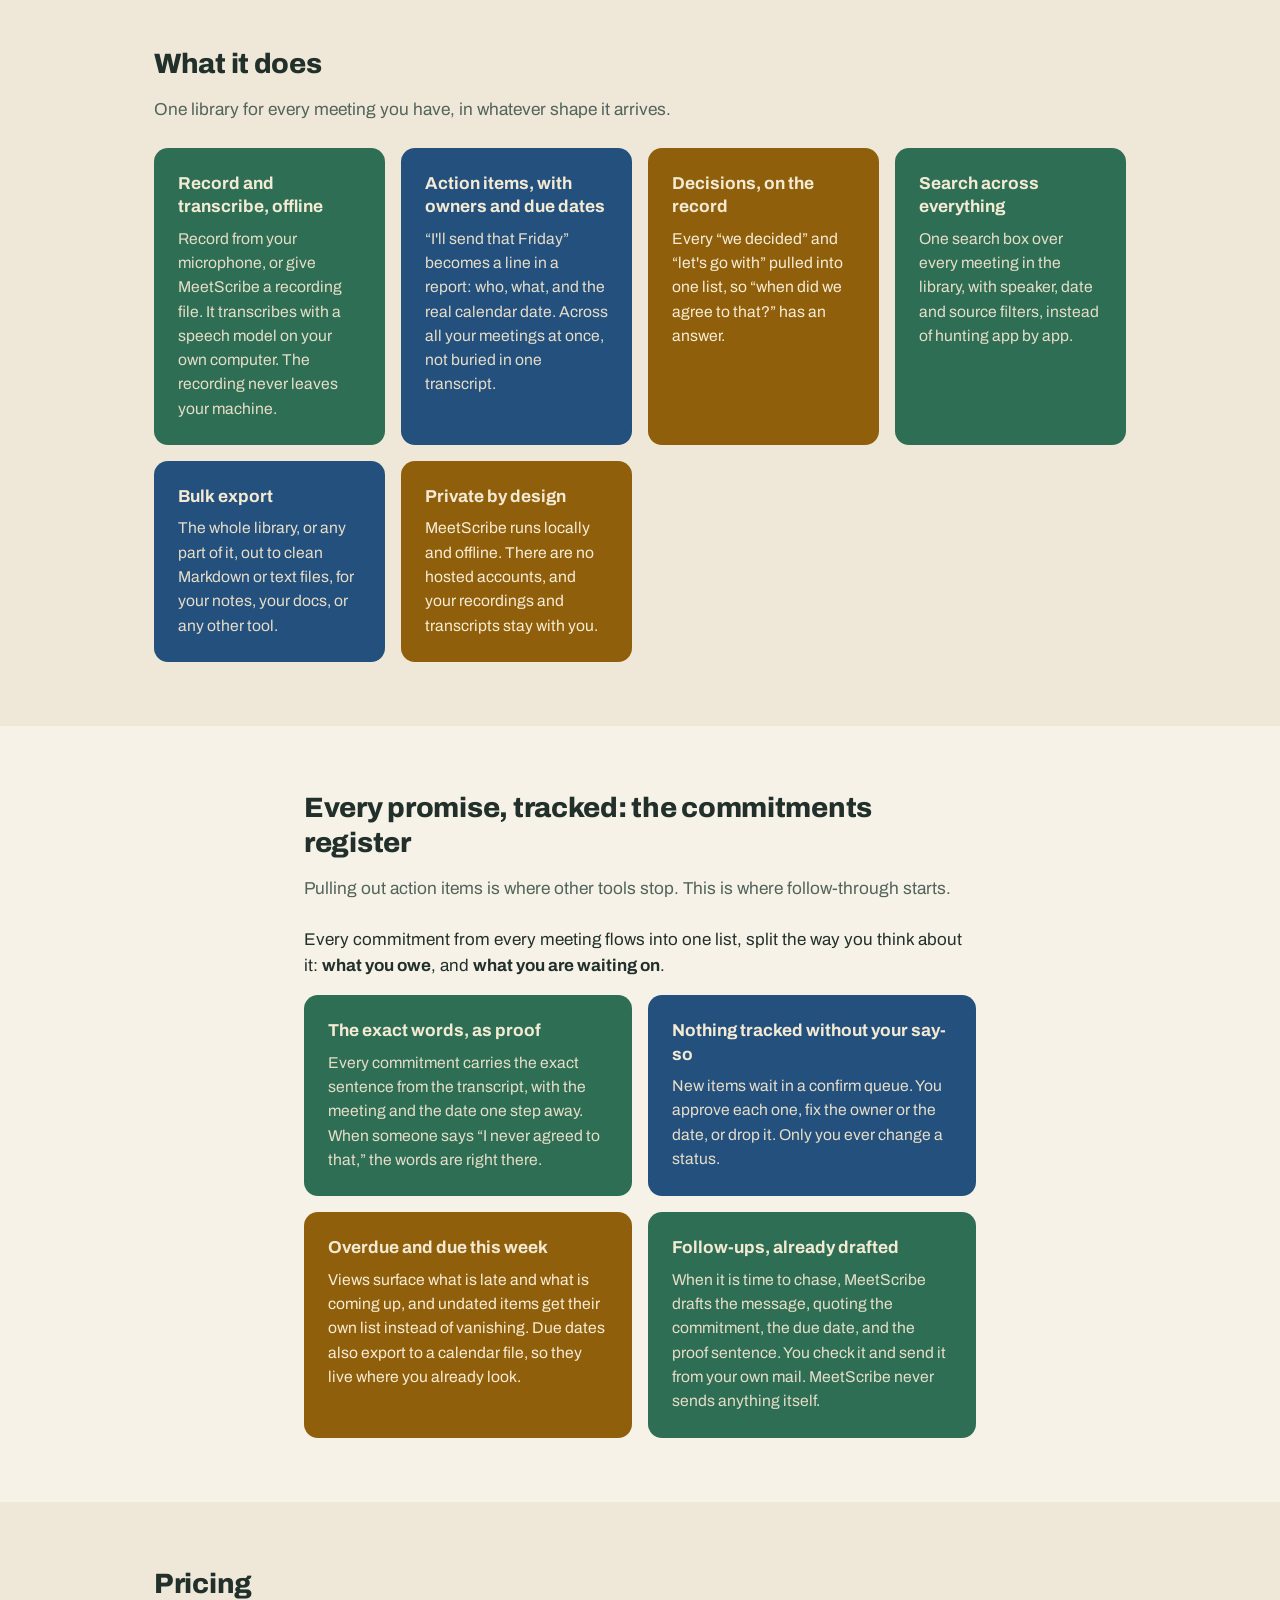
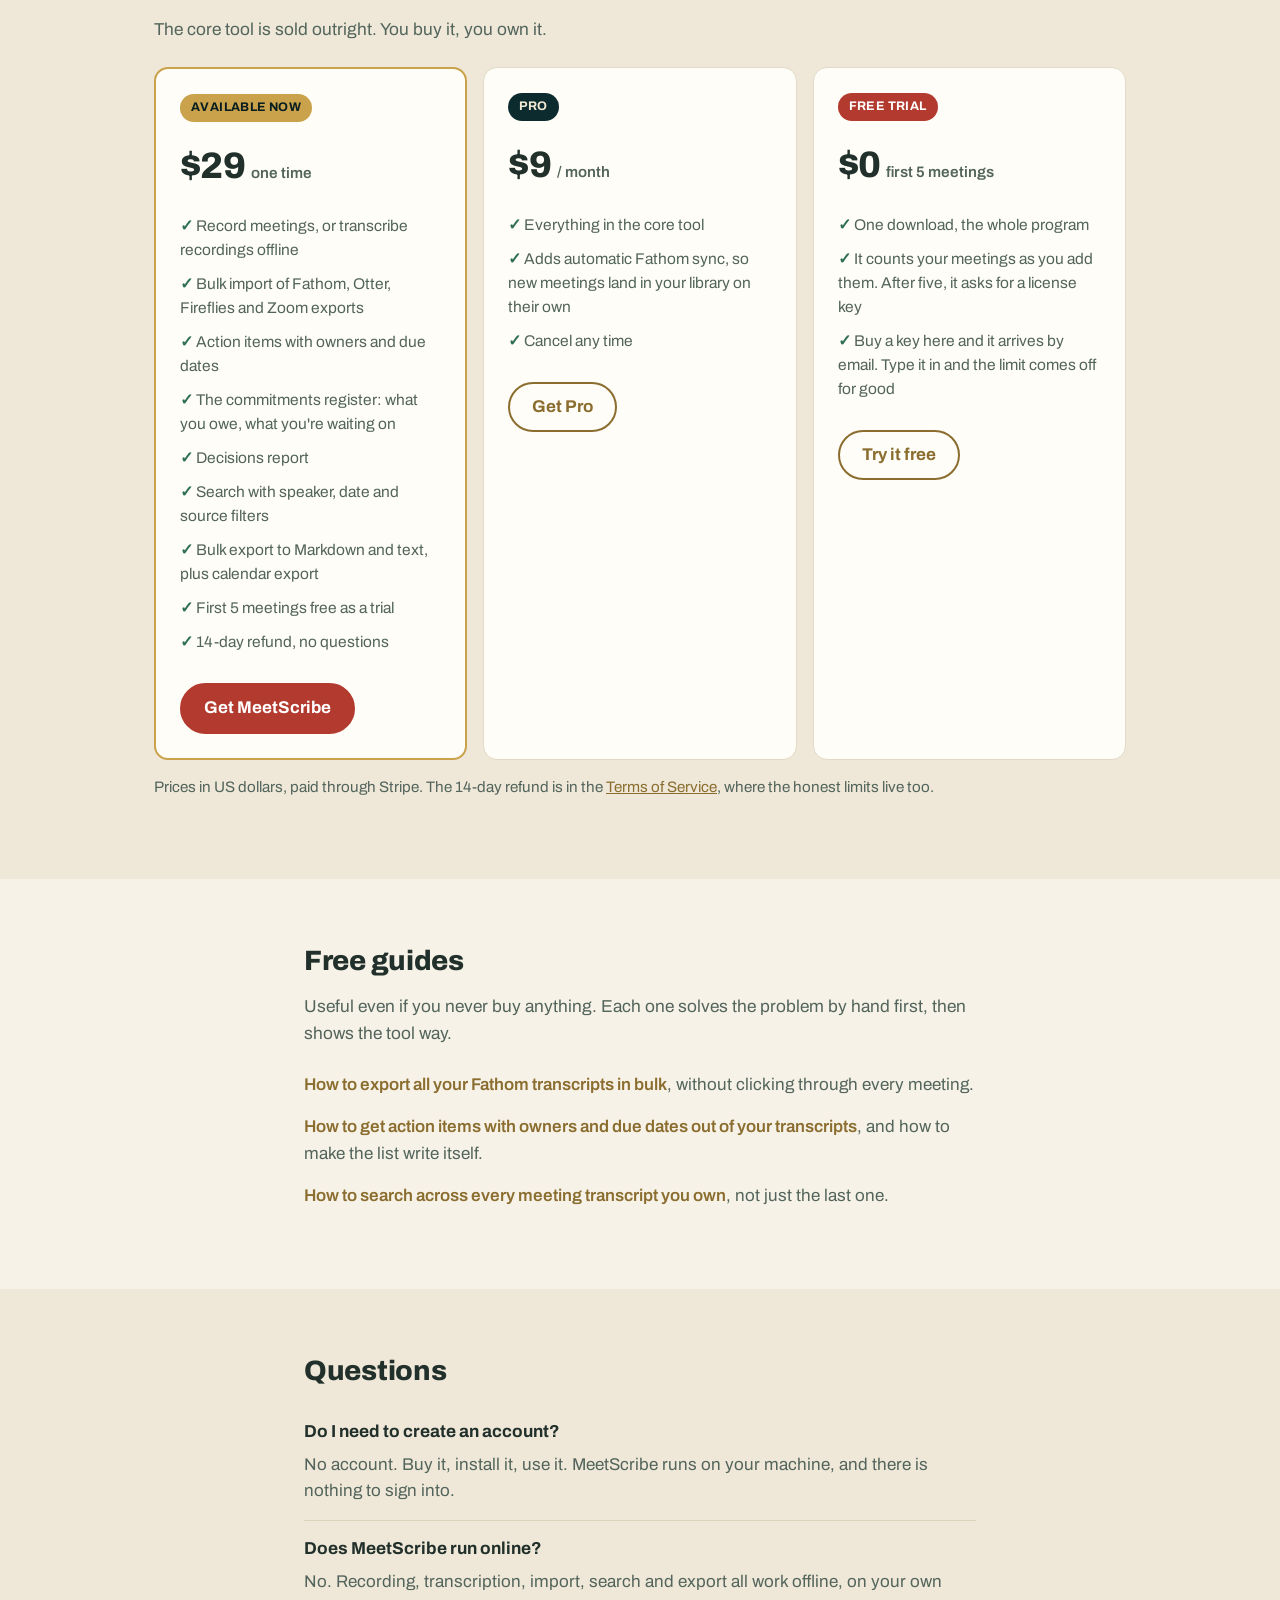
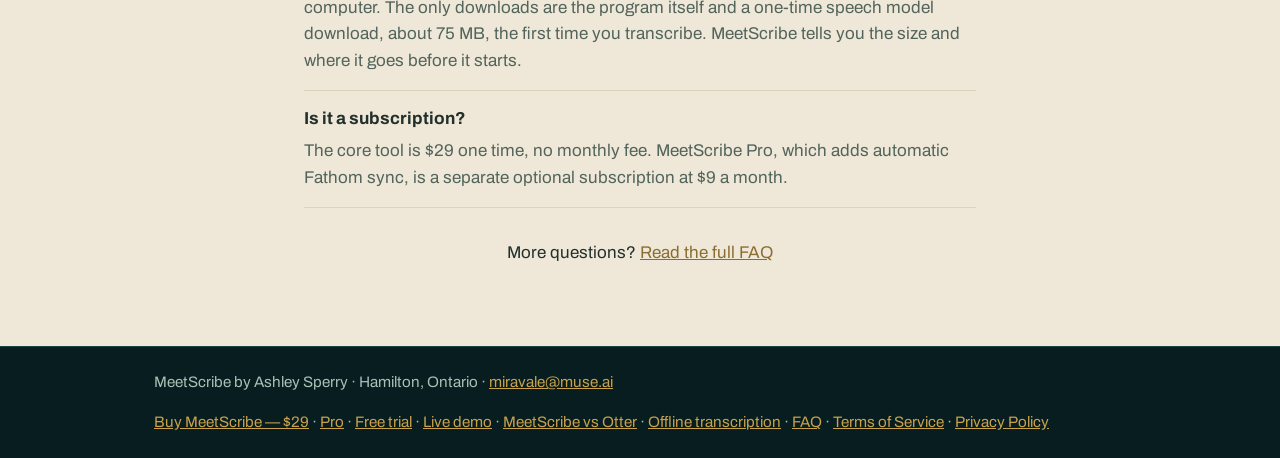
==== commit 9fb05da6: "Redesign home page on a design system: token-based styles, leaner copy, one primary action per scree" ====
--- a/index.html
+++ b/index.html
@@ -4,17 +4,17 @@
 <meta charset="UTF-8">
 <meta name="viewport" content="width=device-width, initial-scale=1.0">
 <title>MeetScribe — Record, transcribe, and keep every promise your meetings make</title>
-<meta name="description" content="MeetScribe records meetings or transcribes your recordings offline on your own computer, keeps them in one library you own alongside your Fathom, Otter, Fireflies and Zoom transcripts, and tracks every action item — what you owe and what you're waiting on — with the exact words as proof. $29 one-time.">
+<meta name="description" content="MeetScribe records meetings or transcribes your recordings offline on your own computer. One library for your recordings and your Fathom, Otter, Fireflies and Zoom transcripts, with every commitment tracked and the exact words as proof. $29 one time.">
 <link rel="canonical" href="https://meetscribe.ca/">
 <meta property="og:type" content="website">
 <meta property="og:site_name" content="MeetScribe">
 <meta property="og:title" content="MeetScribe — Record, transcribe, and keep every promise your meetings make">
-<meta property="og:description" content="Offline meeting transcription on your own computer. One library you own for your recordings and your Fathom, Otter, Fireflies and Zoom transcripts, with every action item and commitment tracked. $29 one-time.">
+<meta property="og:description" content="Offline meeting transcription on your own computer. One library you own, every commitment tracked with the exact words as proof. $29 one time.">
 <meta property="og:url" content="https://meetscribe.ca/">
 <meta property="og:image" content="https://meetscribe.ca/shot-library.jpg">
 <meta name="twitter:card" content="summary_large_image">
 <meta name="twitter:title" content="MeetScribe — Record, transcribe, and keep every promise your meetings make">
-<meta name="twitter:description" content="Offline meeting transcription on your own computer. One library you own, every action item and commitment tracked. $29 one-time.">
+<meta name="twitter:description" content="Offline meeting transcription on your own computer. One library you own, every commitment tracked. $29 one time.">
 <meta name="twitter:image" content="https://meetscribe.ca/shot-library.jpg">
 <script type="application/ld+json">
 {
@@ -23,7 +23,7 @@
   "name": "MeetScribe",
   "url": "https://meetscribe.ca/",
   "applicationCategory": "BusinessApplication",
-  "description": "MeetScribe records meetings or transcribes your recordings offline on your own computer, keeps them in one library you own alongside your Fathom, Otter, Fireflies and Zoom transcripts, and tracks every action item and commitment with the exact words as proof.",
+  "description": "MeetScribe records meetings or transcribes your recordings offline on your own computer, keeps them in one library you own alongside your Fathom, Otter, Fireflies and Zoom transcripts, and tracks every commitment with the exact words as proof.",
   "author": { "@type": "Person", "name": "Ashley Sperry" },
   "offers": {
     "@type": "Offer",
@@ -40,6 +40,7 @@
 <link rel="stylesheet" href="styles.css">
 </head>
 <body>
+<a class="skip-link" href="#top">Skip to content</a>
 
 <header class="site-header">
   <div class="wrap header-inner">
@@ -63,13 +64,12 @@
     <div class="wrap">
       <p class="kicker">For people who live in meetings</p>
       <h1>Your meetings already happened. The follow-up shouldn't take <em>an hour.</em></h1>
-      <p class="lead">Record a meeting right in MeetScribe, or drop in a recording — it transcribes on your own computer, offline, and files the transcript in one library alongside the transcripts you export from Fathom, Otter, Fireflies, and Zoom. Then it pulls out every action item with its owner and due date, plus every decision — and keeps track of who owes what.</p>
+      <p class="lead">Record a meeting, or drop in a recording. MeetScribe transcribes it on your own computer, offline, and files it in one library with the transcripts you already have. Then it pulls out what each person owes, and what got decided.</p>
       <div class="hero-actions">
         <a class="btn btn-large" href="https://buy.stripe.com/28EeVc8pw60i9VVeSAaR206">Get MeetScribe — $29 one time</a>
         <a class="btn btn-ghost btn-large" href="#sample">See a sample</a>
-        <a class="btn btn-ghost btn-large" href="demo.html">Try the live demo</a>
-      </div>
-      <p class="hero-note">First 5 meetings free. No account, no subscription for the core tool. One short speech-model download the first time you transcribe — after that, fully offline.</p>
+      </div>
+      <p class="hero-note">First 5 meetings free. No account. No subscription for the core tool.</p>
 
       <div class="proof">
         <div><b>14</b>action items found in the sample meetings</div>
@@ -82,8 +82,8 @@
   <section class="section wedge">
     <div class="wrap narrow">
       <h2>Cancel your notetakers. Keep everything.</h2>
-      <p>Meeting tools rent your history back to you, one month at a time. Stop paying, and the record of what was said — and what was promised — goes with the subscription.</p>
-      <p>MeetScribe is the opposite arrangement. Your recordings, your transcripts, your library: one file on your own computer, yours permanently, bought once. Bring everything you already have, from every tool you've ever used, and it stays findable whether or not you ever pay anyone another monthly fee.</p>
+      <p>Meeting tools rent your history back to you by the month. Stop paying, and the record of what was said, and what was promised, goes with the subscription.</p>
+      <p>MeetScribe is the opposite arrangement. Your recordings and transcripts live in one library on your own computer, bought once and yours for good. Bring everything you already have, from every tool you have used, and it stays findable.</p>
     </div>
   </section>
 
@@ -91,7 +91,7 @@
   <section class="section section-alt" id="sample">
     <div class="wrap">
       <h2>What you get: a sample</h2>
-      <p>This is real output from the sample meetings that come with MeetScribe — not a mock-up. Across the 4 sample meetings, MeetScribe found <strong>14 action items</strong> and <strong>6 decisions</strong>. Here is one whole meeting: the full transcript on one page, and what MeetScribe pulled out of it on the other.</p>
+      <p>Real output from the sample meetings that come with MeetScribe, not a mock-up. Here is one whole meeting: the full transcript on one page, and what MeetScribe pulled out of it on the other.</p>
 
       <div class="papers">
       <article class="sample-doc paper paper-left">
@@ -151,110 +151,94 @@
 
       <div class="center">
         <a class="btn btn-large" href="https://buy.stripe.com/28EeVc8pw60i9VVeSAaR206">Get MeetScribe — $29 one-time</a>
-        <p class="hero-note">The trial covers your first 5 meetings free — recorded, transcribed, or imported — run your own meetings through it and see your own list.</p>
-      </div>
-    </div>
-  </section>
-
-  <!-- WHO IT'S FOR -->
-  <section class="section">
-    <div class="wrap narrow">
-      <h2>Who it's for</h2>
-      <p>Your meetings pile up in every shape: a recording on your phone, an MP4 from a call, a Fathom export here, an Otter text file there. And the two things you actually needed from each one — who owes what, and what got decided — sit buried in the middle of page three, if a transcript exists at all.</p>
-      <p>MeetScribe is for anyone who lives in meetings and wants that pile in one place they own: searchable, deduplicated, transcribed when there's no transcript yet, and summarized into the parts that matter — action items and decisions.</p>
+        <a class="btn btn-ghost btn-large" href="demo.html">Try the live demo</a>
+        <p class="hero-note">The trial covers your first 5 meetings free. Run your own meetings through it and see your own list.</p>
+      </div>
     </div>
   </section>
 
   <!-- HOW IT WORKS -->
-  <section class="section section-alt" id="how">
+  <section class="section" id="how">
     <div class="wrap narrow">
       <h2>How it works</h2>
       <p class="section-lead">Three ways in, one library, about five minutes the first time.</p>
       <ol class="steps">
         <li>
           <h3>Record it, or bring what you have</h3>
-          <p>Record from your microphone inside MeetScribe, or drop in an audio or video recording — MP3, WAV, M4A, MP4, FLAC, WebM. MeetScribe transcribes it offline, on your machine. Already have transcripts? Export them from Fathom, Otter, Fireflies or Zoom — TXT, VTT, SRT or JSON, any mix. The free guides below walk through each one.</p>
+          <p>Record from your microphone inside MeetScribe, or drop in a recording: MP3, WAV, M4A, MP4, FLAC, WebM. It transcribes offline, on your machine. Already have transcripts? Bring the exports from Fathom, Otter, Fireflies or Zoom, in TXT, VTT, SRT or JSON.</p>
         </li>
         <li>
           <h3>It all lands in one library</h3>
-          <p>Drop in a whole folder — MeetScribe processes it on your machine, transcribes any recordings it finds, detects duplicates so nothing doubles up, and builds one searchable library on your machine.</p>
+          <p>Drop in a whole folder. MeetScribe transcribes any recordings it finds, spots duplicates so nothing doubles up, and builds one searchable library on your computer.</p>
         </li>
         <li>
-          <h3>Ask it questions — and work the list</h3>
-          <p>Search by word, speaker, date or source. Or open the commitments register and get every promise across every meeting, split into what you owe and what you're waiting on.</p>
+          <h3>Work the list</h3>
+          <p>Search by word, speaker, date or source. Or open the commitments register and see every promise across every meeting, split into what you owe and what you are waiting on.</p>
         </li>
       </ol>
-      <div class="center">
-        <a class="btn btn-large" href="https://buy.stripe.com/28EeVc8pw60i9VVeSAaR206">Get MeetScribe — $29 one-time</a>
-      </div>
     </div>
   </section>
 
   <!-- FEATURES -->
-  <section class="section" id="features">
+  <section class="section section-alt" id="features">
     <div class="wrap">
       <h2>What it does</h2>
-      <p class="section-lead">One library for every meeting you have, in whatever shape it arrives — and the follow-up list writes itself.</p>
+      <p class="section-lead">One library for every meeting you have, in whatever shape it arrives.</p>
       <div class="cards">
         <div class="card">
           <h3>Record and transcribe, offline</h3>
-          <p>Record from your microphone, or give MeetScribe a recording file, and it transcribes with a local speech model on your own computer. No cloud transcription service, no uploads — the recording never leaves your machine.</p>
+          <p>Record from your microphone, or give MeetScribe a recording file. It transcribes with a speech model on your own computer. The recording never leaves your machine.</p>
         </div>
         <div class="card">
           <h3>Action items, with owners and due dates</h3>
-          <p>The whole point. "I'll send that Friday" becomes a line in a report: who, what, and the actual calendar date — across all your meetings at once, not buried in one transcript.</p>
+          <p>“I'll send that Friday” becomes a line in a report: who, what, and the real calendar date. Across all your meetings at once, not buried in one transcript.</p>
         </div>
         <div class="card">
           <h3>Decisions, on the record</h3>
-          <p>Every "let's go with…" and "we decided…" pulled into one list, so "wait, when did we agree to that?" has an answer.</p>
+          <p>Every “we decided” and “let's go with” pulled into one list, so “when did we agree to that?” has an answer.</p>
         </div>
         <div class="card">
           <h3>Search across everything</h3>
-          <p>One search box over every meeting in the library — transcribed or imported — with speaker, date and source filters, instead of hunting app by app.</p>
+          <p>One search box over every meeting in the library, with speaker, date and source filters, instead of hunting app by app.</p>
         </div>
         <div class="card">
           <h3>Bulk export</h3>
-          <p>The whole library, or any part of it, out to clean Markdown or text files — for your notes, your docs, or feeding into any other tool.</p>
-        </div>
-        <div class="card">
-          <h3>Duplicates caught for you</h3>
-          <p>Re-import the same folder next week and it skips what it already has. Your library stays clean as it grows.</p>
+          <p>The whole library, or any part of it, out to clean Markdown or text files, for your notes, your docs, or any other tool.</p>
         </div>
         <div class="card">
           <h3>Private by design</h3>
-          <p>MeetScribe runs locally and offline on your own computer. There are no hosted accounts and no uploads — your recordings and transcripts stay with you.</p>
+          <p>MeetScribe runs locally and offline. There are no hosted accounts, and your recordings and transcripts stay with you.</p>
         </div>
       </div>
     </div>
   </section>
 
   <!-- COMMITMENTS -->
-  <section class="section section-alt" id="commitments">
+  <section class="section" id="commitments">
     <div class="wrap narrow">
       <h2>Every promise, tracked: the commitments register</h2>
-      <p class="section-lead">Extracting action items is where other tools stop. This is where follow-through starts.</p>
-      <p>Every action item from every meeting flows into one list, split the way you actually think about it: <strong>what you owe</strong>, and <strong>what you're waiting on</strong>. Delegation runs in both directions — a flat per-meeting list can't tell them apart. The register can.</p>
+      <p class="section-lead">Pulling out action items is where other tools stop. This is where follow-through starts.</p>
+      <p>Every commitment from every meeting flows into one list, split the way you think about it: <strong>what you owe</strong>, and <strong>what you are waiting on</strong>.</p>
       <div class="cards">
         <div class="card">
           <h3>The exact words, as proof</h3>
-          <p>Every commitment carries the verbatim sentence from the transcript, with the meeting and the date one step away. When someone says "I never agreed to that," the words are right there.</p>
+          <p>Every commitment carries the exact sentence from the transcript, with the meeting and the date one step away. When someone says “I never agreed to that,” the words are right there.</p>
         </div>
         <div class="card">
           <h3>Nothing tracked without your say-so</h3>
-          <p>New items wait in a confirm queue. You approve each one as-is, fix the owner or due date, edit the wording, or drop it. A sentence that was never really a promise dies in the queue instead of becoming a false obligation — and only you ever change a status.</p>
+          <p>New items wait in a confirm queue. You approve each one, fix the owner or the date, or drop it. Only you ever change a status.</p>
         </div>
         <div class="card">
           <h3>Overdue and due this week</h3>
-          <p>Dedicated views surface what's late and what's coming up, and undated items get their own triage list instead of quietly vanishing. Due commitments also export to a standard calendar (.ics) file, so the dates live where you already look.</p>
+          <p>Views surface what is late and what is coming up, and undated items get their own list instead of vanishing. Due dates also export to a calendar file, so they live where you already look.</p>
         </div>
         <div class="card">
           <h3>Follow-ups, already drafted</h3>
-          <p>When it's time to chase, MeetScribe drafts the message for you — a first assignment, a gentle nudge, or an overdue reminder — quoting the commitment, its due date, and the proof sentence. You copy it, check it, and send it from your own mail. MeetScribe never sends anything itself.</p>
-        </div>
-      </div>
-    </div>
-  </section>
-
+          <p>When it is time to chase, MeetScribe drafts the message, quoting the commitment, the due date, and the proof sentence. You check it and send it from your own mail. MeetScribe never sends anything itself.</p>
+        </div>
+      </div>
+    </div>
+  </section>
 
   <!-- PRICING -->
   <section class="section section-alt" id="pricing">
@@ -269,10 +253,10 @@
             <li>Record meetings, or transcribe recordings offline</li>
             <li>Bulk import of Fathom, Otter, Fireflies and Zoom exports</li>
             <li>Action items with owners and due dates</li>
-            <li>The commitments register — what you owe, what you're waiting on</li>
+            <li>The commitments register: what you owe, what you're waiting on</li>
             <li>Decisions report</li>
             <li>Search with speaker, date and source filters</li>
-            <li>Bulk export to Markdown and text, plus .ics calendar export</li>
+            <li>Bulk export to Markdown and text, plus calendar export</li>
             <li>First 5 meetings free as a trial</li>
             <li>14-day refund, no questions</li>
           </ul>
@@ -283,8 +267,7 @@
           <p class="amount">$9 <span class="per">/ month</span></p>
           <ul>
             <li>Everything in the core tool</li>
-            <li>Adds automatic Fathom sync — new meetings land in your library on their own, no exporting by hand</li>
-            <li>Pro is built (v1.1.0 and later) and available now</li>
+            <li>Adds automatic Fathom sync, so new meetings land in your library on their own</li>
             <li>Cancel any time</li>
           </ul>
           <a class="btn btn-ghost" href="https://buy.stripe.com/14AdR86hoewOfgfcKsaR207">Get Pro</a>
@@ -293,14 +276,14 @@
           <span class="badge badge-wait">Free trial</span>
           <p class="amount">$0 <span class="per">first 5 meetings</span></p>
           <ul>
-            <li>Download MeetScribe from this site</li>
-            <li>Your first 5 meetings are free — record, transcribe or import</li>
-            <li>Buy a license key any time to remove the limit</li>
+            <li>One download, the whole program</li>
+            <li>It counts your meetings as you add them. After five, it asks for a license key</li>
+            <li>Buy a key here and it arrives by email. Type it in and the limit comes off for good</li>
           </ul>
           <a class="btn btn-ghost" href="download.html">Try it free</a>
         </div>
       </div>
-      <p class="hero-note">MeetScribe is live. Pro is separate and optional — the core tool above is available now for $29 one-time.</p>
+      <p class="hero-note">Prices in US dollars, paid through Stripe. The 14-day refund is in the <a href="terms.html">Terms of Service</a>, where the honest limits live too.</p>
     </div>
   </section>
 
@@ -310,9 +293,9 @@
       <h2>Free guides</h2>
       <p class="section-lead">Useful even if you never buy anything. Each one solves the problem by hand first, then shows the tool way.</p>
       <ul class="guides">
-        <li><a href="https://dev.to/ashleybuilds/how-to-export-all-your-fathom-transcripts-in-bulk-without-clicking-through-every-meeting-367k">How to export all your Fathom transcripts in bulk</a> — without clicking through every meeting.</li>
-        <li><a href="https://dev.to/ashleybuilds/how-to-get-action-items-with-owners-and-due-dates-out-of-your-meeting-transcripts-460o">How to get action items with owners and due dates out of your transcripts</a> — why the tracker always dies, and how to make it write itself.</li>
-        <li><a href="https://dev.to/ashleybuilds/how-to-search-across-every-meeting-transcript-you-own-not-just-the-last-one-182">How to search across every meeting transcript you own</a> — not just the last one.</li>
+        <li><a href="https://dev.to/ashleybuilds/how-to-export-all-your-fathom-transcripts-in-bulk-without-clicking-through-every-meeting-367k">How to export all your Fathom transcripts in bulk</a>, without clicking through every meeting.</li>
+        <li><a href="https://dev.to/ashleybuilds/how-to-get-action-items-with-owners-and-due-dates-out-of-your-meeting-transcripts-460o">How to get action items with owners and due dates out of your transcripts</a>, and how to make the list write itself.</li>
+        <li><a href="https://dev.to/ashleybuilds/how-to-search-across-every-meeting-transcript-you-own-not-just-the-last-one-182">How to search across every meeting transcript you own</a>, not just the last one.</li>
       </ul>
     </div>
   </section>
@@ -324,25 +307,26 @@
 
       <div class="qa">
         <h3>Do I need to create an account?</h3>
-        <p>No account. Buy it, install it, use it. MeetScribe runs on your machine — there's nothing to sign into.</p>
+        <p>No account. Buy it, install it, use it. MeetScribe runs on your machine, and there is nothing to sign into.</p>
       </div>
       <div class="qa">
         <h3>Does MeetScribe run online?</h3>
-        <p>No. Recording, transcription, import, search, actions, decisions, the commitments register and export all work offline, on your own computer. There are no hosted accounts and nothing is uploaded. The only downloads are the program itself and a one-time speech-model download (about 75 MB) the first time you transcribe — MeetScribe tells you the size and destination before it starts.</p>
+        <p>No. Recording, transcription, import, search and export all work offline, on your own computer. The only downloads are the program itself and a one-time speech model download, about 75 MB, the first time you transcribe. MeetScribe tells you the size and where it goes before it starts.</p>
       </div>
       <div class="qa">
         <h3>Is it a subscription?</h3>
-        <p>The core tool is $29 one-time — no monthly fee. MeetScribe Pro, which adds automatic Fathom sync, is a separate optional subscription at $9/month.</p>
+        <p>The core tool is $29 one time, no monthly fee. MeetScribe Pro, which adds automatic Fathom sync, is a separate optional subscription at $9 a month.</p>
       </div>
 
       <p class="center">More questions? <a href="faq.html">Read the full FAQ</a></p>
-    </section>
+    </div>
+  </section>
 
 </main>
 
 <footer class="site-footer">
   <div class="wrap footer-inner">
-    <p>MeetScribe by Ashley Sperry</p>
+    <p>MeetScribe by Ashley Sperry · Hamilton, Ontario · <a href="mailto:miravale@muse.ai">miravale@muse.ai</a></p>
     <p><a href="https://buy.stripe.com/28EeVc8pw60i9VVeSAaR206">Buy MeetScribe — $29</a> · <a href="https://buy.stripe.com/14AdR86hoewOfgfcKsaR207">Pro</a> · <a href="download.html">Free trial</a> · <a href="demo.html">Live demo</a> · <a href="vs-otter.html">MeetScribe vs Otter</a> · <a href="offline-transcription.html">Offline transcription</a> · <a href="faq.html">FAQ</a> · <a href="terms.html">Terms of Service</a> · <a href="privacy.html">Privacy Policy</a></p>
   </div>
 </footer>
--- a/styles.css
+++ b/styles.css
@@ -1,17 +1,54 @@
+/* MeetScribe design system
+   One stylesheet for every page on meetscribe.ca. Pages are assembled from
+   these tokens and components only: no one-off colours, sizes or spacing.
+   Spacing follows an 8pt scale. Type follows one role-based scale.
+   Colour pairings are chosen to meet WCAG 2.2 AA contrast (4.5:1 body text). */
+
 :root {
+  /* Colour tokens */
   --ink: #22302b;
-  --muted: #5a6a63;
+  --muted: #52645b;
   --gold: #c9a24b;
-  --gold-dark: #a9873a;
+  --gold-dark: #8a6d2f;
+  --gold-bright: #f0d48a;
   --teal: #0c2b2e;
   --teal-deep: #071d20;
+  --teal-line: #1e4145;
+  --on-dark: #eef3f1;
+  --on-dark-muted: #a9c0b5;
   --cream: #f7f2e7;
   --cream-alt: #efe8d8;
+  --paper: #fffdf7;
   --line: #ddd3bd;
   --card-line: #e2d9c6;
   --red: #b23a2e;
   --red-dark: #9c3126;
+  --green: #2e6e54;
+  --blue: #24507e;
+  --ochre: #8f5f0c;
+
+  /* Type scale (base 17px, ratio ~1.2) */
+  --text-small: 0.88rem;
+  --text-body: 1rem;
+  --text-lead: 1.18rem;
+  --text-h3: 1.08rem;
+  --text-h2: 1.75rem;
+  --text-h1: 2.9rem;
+
+  /* 8pt spacing scale */
+  --sp-1: 8px;
+  --sp-2: 16px;
+  --sp-3: 24px;
+  --sp-4: 32px;
+  --sp-5: 40px;
+  --sp-6: 48px;
+  --sp-7: 56px;
+  --sp-8: 64px;
+  --sp-9: 72px;
+
   --radius: 14px;
+  --shadow-card: 0 10px 28px rgba(34, 48, 43, 0.08);
+  --shadow-shot: 0 12px 32px rgba(0, 0, 0, 0.45);
 }
 
 * { box-sizing: border-box; margin: 0; padding: 0; }
@@ -20,42 +57,51 @@
   font-family: "Archivo", -apple-system, BlinkMacSystemFont, "Segoe UI", Roboto, Helvetica, Arial, sans-serif;
   color: var(--ink);
   background: var(--cream);
-  line-height: 1.6;
+  line-height: 1.55;
   font-size: 17px;
 }
 
-.wrap { max-width: 1020px; margin: 0 auto; padding: 0 20px; }
+.wrap { max-width: 1020px; margin: 0 auto; padding: 0 var(--sp-3); }
 .narrow { max-width: 720px; }
 
-a { color: #8a6d2f; }
+a { color: var(--gold-dark); }
+a:focus-visible, .btn:focus-visible {
+  outline: 3px solid var(--gold);
+  outline-offset: 2px;
+}
 h1 {
   font-family: "Oswald", "Archivo", sans-serif;
-  font-size: 2.9rem; line-height: 1.12; letter-spacing: 0.01em;
+  font-size: var(--text-h1); line-height: 1.12; letter-spacing: 0.01em;
   text-transform: uppercase; color: var(--gold); font-weight: 600;
 }
-h1 em { font-style: normal; color: #f0d48a; }
-h2 { font-size: 1.8rem; margin-bottom: 1rem; letter-spacing: -0.01em; font-weight: 800; }
-h3 { font-size: 1.08rem; margin-bottom: 0.4rem; }
-p { margin-bottom: 1rem; }
-.center { text-align: center; margin-top: 2rem; }
-.section-lead { color: var(--muted); font-size: 1.08rem; margin-bottom: 1.6rem; }
+h1 em { font-style: normal; color: var(--gold-bright); }
+h2 { font-size: var(--text-h2); margin-bottom: var(--sp-2); letter-spacing: -0.01em; font-weight: 800; line-height: 1.25; }
+h3 { font-size: var(--text-h3); margin-bottom: var(--sp-1); line-height: 1.35; }
+p { margin-bottom: var(--sp-2); }
+.center { text-align: center; margin-top: var(--sp-4); }
+.section-lead { color: var(--muted); font-size: var(--text-h3); margin-bottom: var(--sp-3); }
+.skip-link {
+  position: absolute; left: -9999px; top: 0; background: var(--gold); color: var(--teal-deep);
+  padding: var(--sp-1) var(--sp-2); font-weight: 700; z-index: 20;
+}
+.skip-link:focus { left: var(--sp-1); top: var(--sp-1); }
 
 /* Header */
 .site-header {
   position: sticky; top: 0; z-index: 10;
   background: var(--teal-deep);
-  border-bottom: 1px solid #1e4145;
-}
-.header-inner { display: flex; align-items: center; gap: 24px; padding-top: 14px; padding-bottom: 14px; }
+  border-bottom: 1px solid var(--teal-line);
+}
+.header-inner { display: flex; align-items: center; gap: var(--sp-3); padding-top: 14px; padding-bottom: 14px; }
 .logo { font-weight: 800; font-size: 1.25rem; color: #f3ead3; text-decoration: none; margin-right: auto; letter-spacing: -0.02em; }
 .logo span { color: var(--gold); }
-.nav { display: flex; gap: 20px; }
-.nav a { color: #c3d2cc; text-decoration: none; font-size: 0.98rem; }
+.nav { display: flex; gap: var(--sp-3); }
+.nav a { color: #c3d2cc; text-decoration: none; font-size: 0.98rem; padding: var(--sp-1) 0; }
 .nav a:hover { color: var(--gold); }
 .site-header .btn { background: var(--gold); border-color: var(--gold); color: var(--teal-deep); }
-.site-header .btn:hover { background: var(--gold-dark); border-color: var(--gold-dark); }
-
-/* Buttons */
+.site-header .btn:hover { background: var(--gold-dark); border-color: var(--gold-dark); color: #fff; }
+
+/* Buttons: one primary (red), one secondary (ghost). Nothing else. */
 .btn {
   display: inline-block; background: var(--red); color: #fff; text-decoration: none;
   font-weight: 700; border-radius: 999px; padding: 10px 22px; border: 2px solid var(--red);
@@ -65,12 +111,12 @@
 .btn-large { padding: 14px 28px; font-size: 1.05rem; }
 .btn-ghost { background: transparent; color: var(--gold); border-color: var(--gold); }
 .btn-ghost:hover { background: rgba(201, 162, 75, 0.14); color: var(--gold); }
-.section .btn-ghost, .section-alt .btn-ghost { color: #8a6d2f; border-color: var(--gold-dark); }
+.section .btn-ghost, .section-alt .btn-ghost { color: var(--gold-dark); border-color: var(--gold-dark); }
 .section .btn-ghost:hover, .section-alt .btn-ghost:hover { background: rgba(201, 162, 75, 0.16); color: #75591f; }
 
 /* Hero */
 .hero {
-  padding: 64px 0 56px; text-align: center; color: #eef3f1;
+  padding: var(--sp-8) 0 var(--sp-7); text-align: center; color: var(--on-dark);
   background:
     radial-gradient(620px 300px at 8% -60px, rgba(178, 58, 46, 0.5), transparent 70%),
     radial-gradient(760px 360px at 92% -80px, rgba(46, 110, 84, 0.55), transparent 70%),
@@ -78,36 +124,35 @@
     linear-gradient(175deg, #0e3236 0%, var(--teal) 55%, #092528 100%);
 }
 .kicker { color: var(--gold); font-weight: 700; text-transform: uppercase; letter-spacing: 1.6px; font-size: 0.8rem; margin-bottom: 14px; }
-.hero .lead { font-size: 1.2rem; color: #c3d2cc; max-width: 680px; margin: 20px auto 28px; }
+.hero .lead { font-size: var(--text-lead); color: #c3d2cc; max-width: 680px; margin: var(--sp-3) auto var(--sp-4); }
 .hero-actions { display: flex; gap: 14px; justify-content: center; flex-wrap: wrap; }
-.hero-note { margin-top: 18px; font-size: 0.95rem; color: var(--muted); }
-.hero .hero-note { color: #9db4ab; }
+.hero-note { margin-top: var(--sp-2); font-size: 0.95rem; color: var(--muted); }
+.hero .hero-note { color: var(--on-dark-muted); }
 
 /* Screenshots */
-.shot { margin: 34px auto 10px; max-width: 860px; text-align: left; }
-.shot img { width: 100%; display: block; border: 1px solid #27545a; border-radius: var(--radius); box-shadow: 0 12px 32px rgba(0, 0, 0, 0.45); }
-.shot figcaption { color: #9db4ab; font-size: 0.88rem; margin-top: 10px; }
-
-/* Proof strip */
-.proof { display: flex; gap: 28px; flex-wrap: wrap; justify-content: center; padding: 26px 0 4px; }
-.proof div { font-size: 0.95rem; color: #9db4ab; max-width: 200px; }
+.shot { margin: var(--sp-4) auto var(--sp-1); max-width: 860px; text-align: left; }
+.shot img { width: 100%; display: block; border: 1px solid #27545a; border-radius: var(--radius); box-shadow: var(--shadow-shot); }
+.shot figcaption { color: var(--on-dark-muted); font-size: var(--text-small); margin-top: var(--sp-1); }
+
+/* Proof strip: specific numbers from the sample on this page, nothing else */
+.proof { display: flex; gap: var(--sp-4); flex-wrap: wrap; justify-content: center; padding: var(--sp-3) 0 4px; }
+.proof div { font-size: 0.95rem; color: var(--on-dark-muted); max-width: 200px; }
 .proof b { display: block; font-size: 1.7rem; color: var(--gold); line-height: 1.2; }
 
 /* Sections */
-.section { padding: 56px 0; }
+.section { padding: var(--sp-8) 0; }
 .section-alt { background: var(--cream-alt); }
 
 /* Wedge */
-.wedge { padding-bottom: 8px; }
 .wedge h2 { font-size: 2rem; }
 .wedge p { font-size: 1.1rem; }
 .wedge p:last-child { margin-bottom: 0; }
 
-/* Sample document */
+/* Sample document (the papers) */
 .sample-doc {
-  background: #fffdf7; border: 1px solid var(--card-line); border-radius: var(--radius);
-  padding: 30px 34px; margin: 24px 0 8px; text-align: left;
-  box-shadow: 0 10px 28px rgba(34, 48, 43, 0.08);
+  background: var(--paper); border: 1px solid var(--card-line); border-radius: var(--radius);
+  padding: var(--sp-4) var(--sp-4); margin: var(--sp-3) 0 var(--sp-1); text-align: left;
+  box-shadow: var(--shadow-card);
 }
 .sample-label {
   display: inline-block; font-size: 0.78rem; font-weight: 700; letter-spacing: 1.2px;
@@ -115,87 +160,90 @@
   border-radius: 999px; padding: 4px 12px; margin-bottom: 14px;
 }
 .sample-doc h3 { font-size: 1.45rem; margin-bottom: 2px; }
-.sample-meta { color: var(--muted); font-size: 0.95rem; margin-bottom: 20px; }
+.sample-meta { color: var(--muted); font-size: 0.95rem; margin-bottom: var(--sp-3); }
 .sample-doc h4 {
-  font-size: 1rem; margin: 22px 0 10px; padding-bottom: 6px;
+  font-size: 1rem; margin: var(--sp-3) 0 var(--sp-1); padding-bottom: 6px;
   border-bottom: 1px solid var(--card-line);
 }
 .sample-list { list-style: none; }
-.sample-list li { padding: 10px 0; border-bottom: 1px solid #f1ece1; }
+.sample-list li { padding: var(--sp-1) 0; border-bottom: 1px solid #f1ece1; }
 .sample-list li:last-child { border-bottom: none; padding-bottom: 2px; }
 .sample-list .task { margin-bottom: 2px; font-size: 1.02rem; }
 .sample-list .who { margin-bottom: 0; color: var(--muted); font-size: 0.92rem; font-weight: 600; }
-.sample-foot { color: var(--muted); font-size: 0.95rem; margin: 18px 0 0; }
-
-/* Cards — solid colours like the reference: green, blue, ochre */
-.cards { display: grid; grid-template-columns: repeat(auto-fit, minmax(220px, 1fr)); gap: 18px; margin-top: 12px; }
-.card { border-radius: var(--radius); padding: 22px; color: #f3ead3; border: none; }
-.card p { color: #e6ddc8; margin-bottom: 0; font-size: 0.98rem; }
-.cards .card:nth-child(3n+1) { background: #2e6e54; }
-.cards .card:nth-child(3n+2) { background: #24507e; }
-.cards .card:nth-child(3n) { background: #c07f13; }
-.cards .card:nth-child(3n) p { color: #f7ecd4; }
-
-/* Steps */
-.steps { list-style: none; counter-reset: step; margin-top: 8px; }
-.steps li { counter-increment: step; padding: 18px 0 18px 64px; position: relative; border-bottom: 1px solid var(--line); }
-.steps li:last-child { border-bottom: none; }
-.steps li::before {
-  content: counter(step); position: absolute; left: 0; top: 16px;
-  width: 44px; height: 44px; border-radius: 50%;
-  background: var(--gold); color: var(--teal-deep); font-weight: 800; font-size: 1.15rem;
-  display: flex; align-items: center; justify-content: center;
-}
-.steps p { color: var(--muted); margin-bottom: 0; }
-
-/* Honest limits */
-.honest { background: #fdf3da; border: 1px solid #ecd9a0; border-radius: var(--radius); padding: 24px 26px; }
-.honest h3 { margin-bottom: 8px; }
-.honest p { color: #6b5a33; margin-bottom: 0; }
+.sample-foot { color: var(--muted); font-size: 0.95rem; margin: var(--sp-2) 0 0; }
 
 /* Sample papers: the whole meeting and what it pulls out, angled into a V */
-.papers { display: flex; gap: 30px; align-items: flex-start; margin: 34px 0 10px; }
+.papers { display: flex; gap: var(--sp-4); align-items: flex-start; margin: var(--sp-4) 0 var(--sp-1); }
 .papers .sample-doc { margin: 0; flex: 1 1 0; min-width: 0; }
 .paper-left { transform: rotate(-4deg); }
-.paper-right { transform: rotate(4deg); margin-top: 30px; }
-.turn { margin-bottom: 10px; }
+.paper-right { transform: rotate(4deg); margin-top: var(--sp-4); }
+.turn { margin-bottom: var(--sp-1); }
 .turn .ts { color: var(--muted); font-size: 0.85em; }
 @media (max-width: 760px) {
   .papers { flex-direction: column; }
   .paper-left, .paper-right { transform: none; margin-top: 0; }
 }
+@media (prefers-reduced-motion: reduce) {
+  .paper-left, .paper-right { transform: none; }
+}
+
+/* Cards: one component, three brand colours, all passing contrast with cream text */
+.cards { display: grid; grid-template-columns: repeat(auto-fit, minmax(220px, 1fr)); gap: var(--sp-2); margin-top: var(--sp-2); }
+.card { border-radius: var(--radius); padding: var(--sp-3); color: #f3ead3; border: none; }
+.card p { color: #e6ddc8; margin-bottom: 0; font-size: 0.98rem; }
+.cards .card:nth-child(3n+1) { background: var(--green); }
+.cards .card:nth-child(3n+2) { background: var(--blue); }
+.cards .card:nth-child(3n) { background: var(--ochre); }
+.cards .card:nth-child(3n) p { color: #f7ecd4; }
+
+/* Steps */
+.steps { list-style: none; counter-reset: step; margin-top: var(--sp-1); }
+.steps li { counter-increment: step; padding: var(--sp-2) 0 var(--sp-2) 64px; position: relative; border-bottom: 1px solid var(--line); }
+.steps li:last-child { border-bottom: none; }
+.steps li::before {
+  content: counter(step); position: absolute; left: 0; top: var(--sp-2);
+  width: 44px; height: 44px; border-radius: 50%;
+  background: var(--gold); color: var(--teal-deep); font-weight: 800; font-size: 1.15rem;
+  display: flex; align-items: center; justify-content: center;
+}
+.steps p { color: var(--muted); margin-bottom: 0; }
+
+/* Honest limits (used on secondary pages) */
+.honest { background: #fdf3da; border: 1px solid #ecd9a0; border-radius: var(--radius); padding: var(--sp-3) var(--sp-3); }
+.honest h3 { margin-bottom: var(--sp-1); }
+.honest p { color: #6b5a33; margin-bottom: 0; }
 
 /* Pricing */
-.prices { display: grid; grid-template-columns: repeat(auto-fit, minmax(260px, 1fr)); gap: 18px; margin-top: 12px; }
-.price { background: #fffdf7; border: 1px solid var(--card-line); border-radius: var(--radius); padding: 26px; }
+.prices { display: grid; grid-template-columns: repeat(auto-fit, minmax(260px, 1fr)); gap: var(--sp-2); margin-top: var(--sp-2); }
+.price { background: var(--paper); border: 1px solid var(--card-line); border-radius: var(--radius); padding: var(--sp-3); }
 .price.featured { border: 2px solid var(--gold); }
 .price .amount { font-size: 2.3rem; font-weight: 800; letter-spacing: -0.02em; margin-bottom: 6px; }
 .price .per { color: var(--muted); font-size: 0.95rem; font-weight: 600; letter-spacing: 0; }
-.price ul { list-style: none; margin: 14px 0 22px; }
+.price ul { list-style: none; margin: 14px 0 var(--sp-3); }
 .price li { padding: 5px 0; color: var(--muted); font-size: 0.97rem; }
-.price li::before { content: "✓ "; color: #2e6e54; font-weight: 700; }
+.price li::before { content: "✓ "; color: var(--green); font-weight: 700; }
 .badge {
   display: inline-block; background: var(--gold); color: var(--teal-deep); font-size: 0.78rem; font-weight: 700;
-  padding: 4px 11px; border-radius: 999px; margin-bottom: 12px; letter-spacing: 0.4px; text-transform: uppercase;
+  padding: 4px 11px; border-radius: 999px; margin-bottom: var(--sp-2); letter-spacing: 0.4px; text-transform: uppercase;
 }
 .badge-pro { background: var(--teal); color: #f3ead3; }
 .badge-wait { background: var(--red); color: #fff; }
 
 /* Guides */
 .guides { list-style: none; }
-.guides li { margin-bottom: 12px; color: var(--muted); }
+.guides li { margin-bottom: var(--sp-2); color: var(--muted); }
 .guides a { font-weight: 600; text-decoration: none; }
 .guides a:hover { text-decoration: underline; }
 
 /* FAQ */
-.qa { padding: 16px 0; border-bottom: 1px solid var(--line); }
+.qa { padding: var(--sp-2) 0; border-bottom: 1px solid var(--line); }
 .qa:last-child { border-bottom: none; }
 .qa p { color: var(--muted); margin-bottom: 0; }
 
 /* Footer */
-.site-footer { border-top: 1px solid #1e4145; padding: 28px 0; background: var(--teal-deep); }
-.footer-inner { display: flex; justify-content: space-between; gap: 16px; flex-wrap: wrap; }
-.footer-inner p { margin: 0; color: #9db4ab; font-size: 0.95rem; }
+.site-footer { border-top: 1px solid var(--teal-line); padding: var(--sp-3) 0; background: var(--teal-deep); }
+.footer-inner { display: flex; justify-content: space-between; gap: var(--sp-2); flex-wrap: wrap; }
+.footer-inner p { margin: 0; color: var(--on-dark-muted); font-size: 0.95rem; }
 .footer-inner a { color: var(--gold); }
 
 /* Mobile */
@@ -203,11 +251,12 @@
   body { font-size: 16px; }
   h1 { font-size: 2.1rem; }
   h2 { font-size: 1.5rem; }
-  .hero { padding: 44px 0 36px; }
+  .hero { padding: var(--sp-6) 0 var(--sp-5); }
   .nav { display: none; }
-  .header-inner { gap: 12px; }
+  .header-inner { gap: var(--sp-2); }
   .hero-actions .btn { width: 100%; text-align: center; }
   .steps li { padding-left: 56px; }
-  .sample-doc { padding: 22px 20px; }
-  .proof { gap: 18px; }
-}
+  .sample-doc { padding: var(--sp-3) var(--sp-2); }
+  .proof { gap: var(--sp-2); }
+  .section { padding: var(--sp-6) 0; }
+}
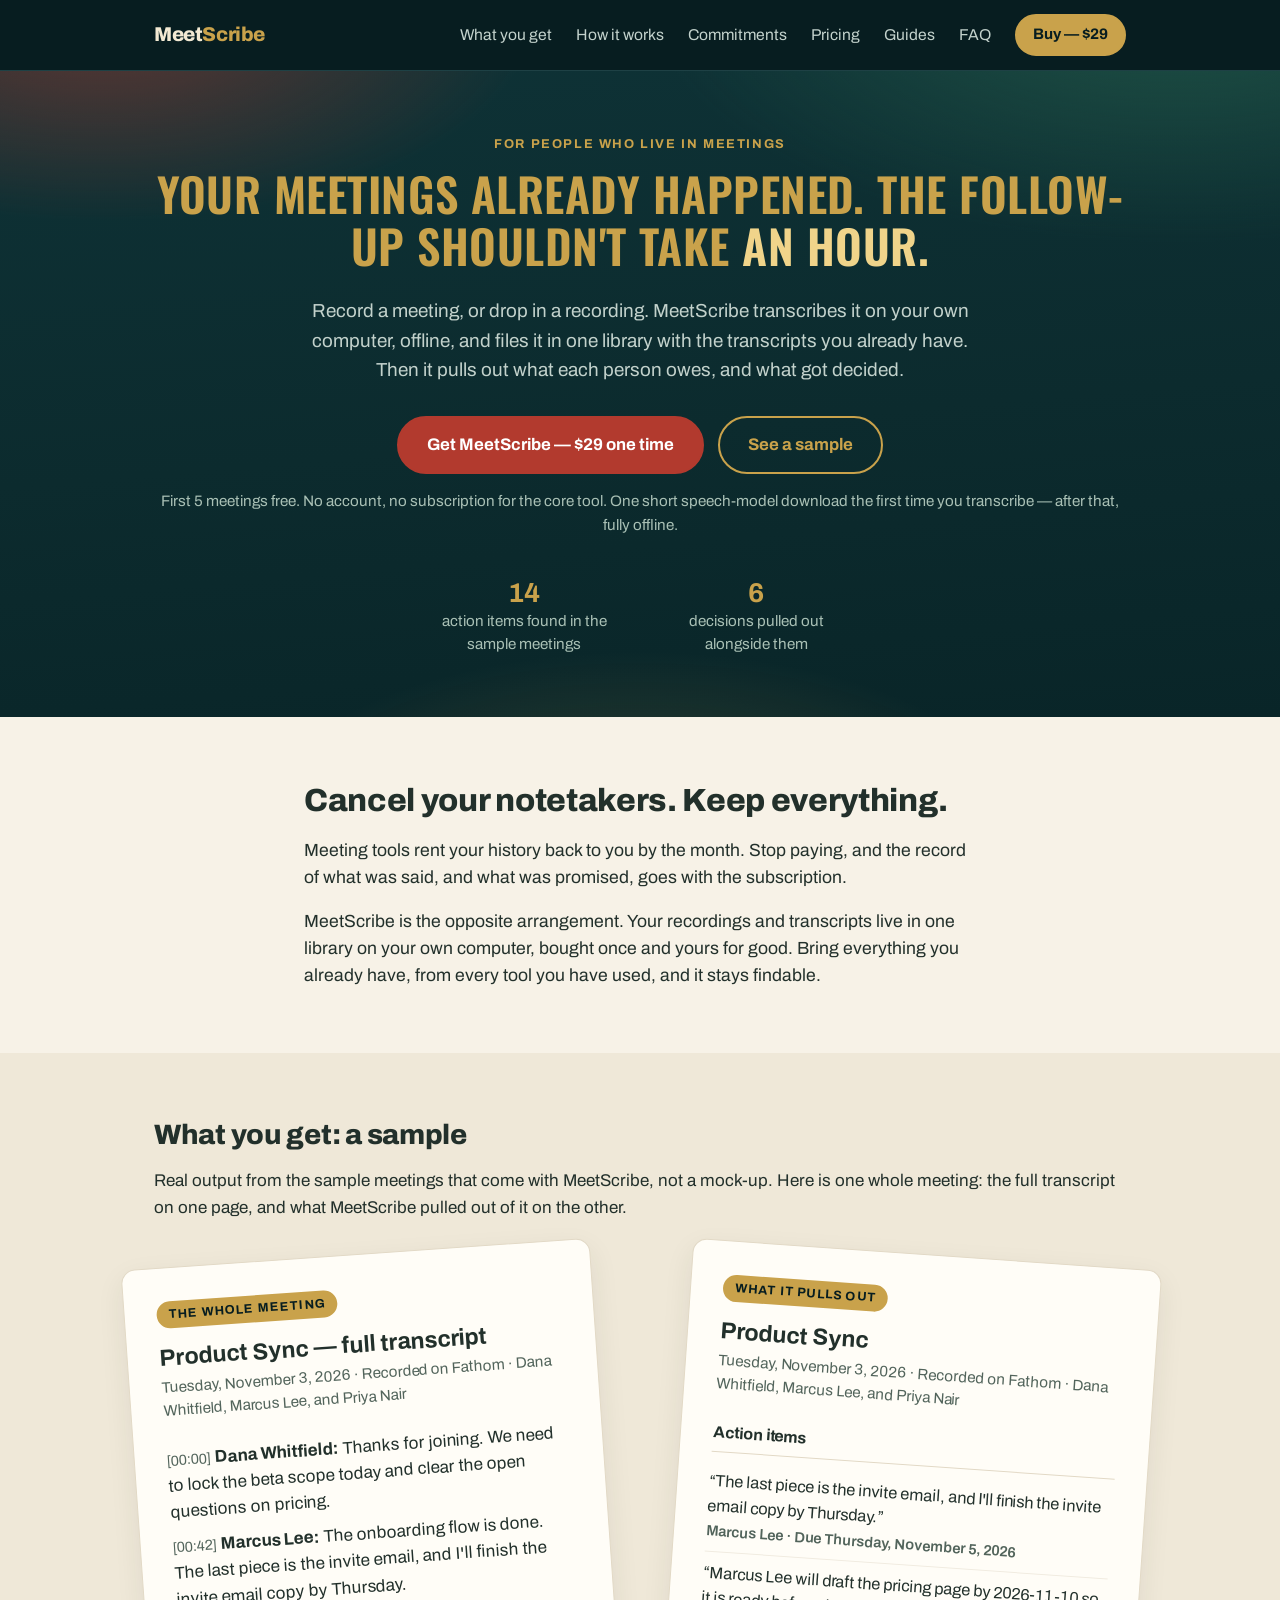
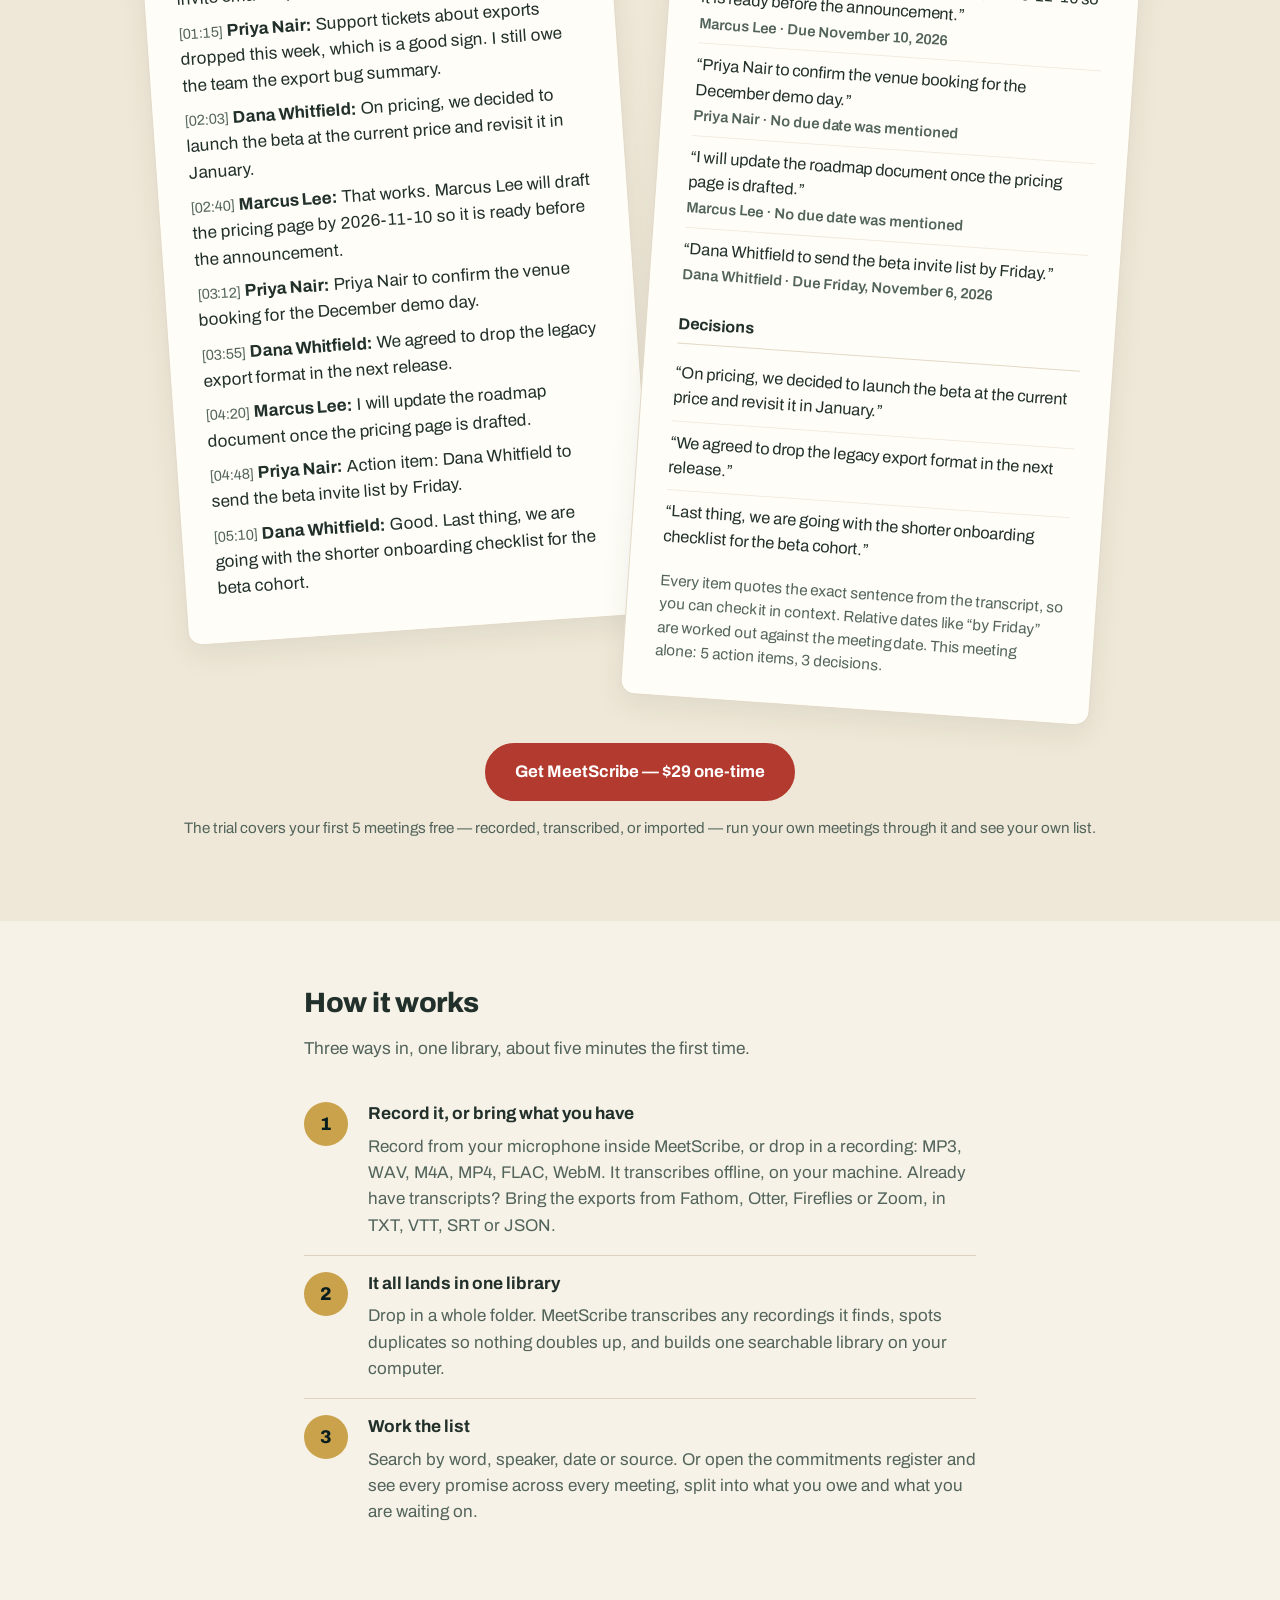
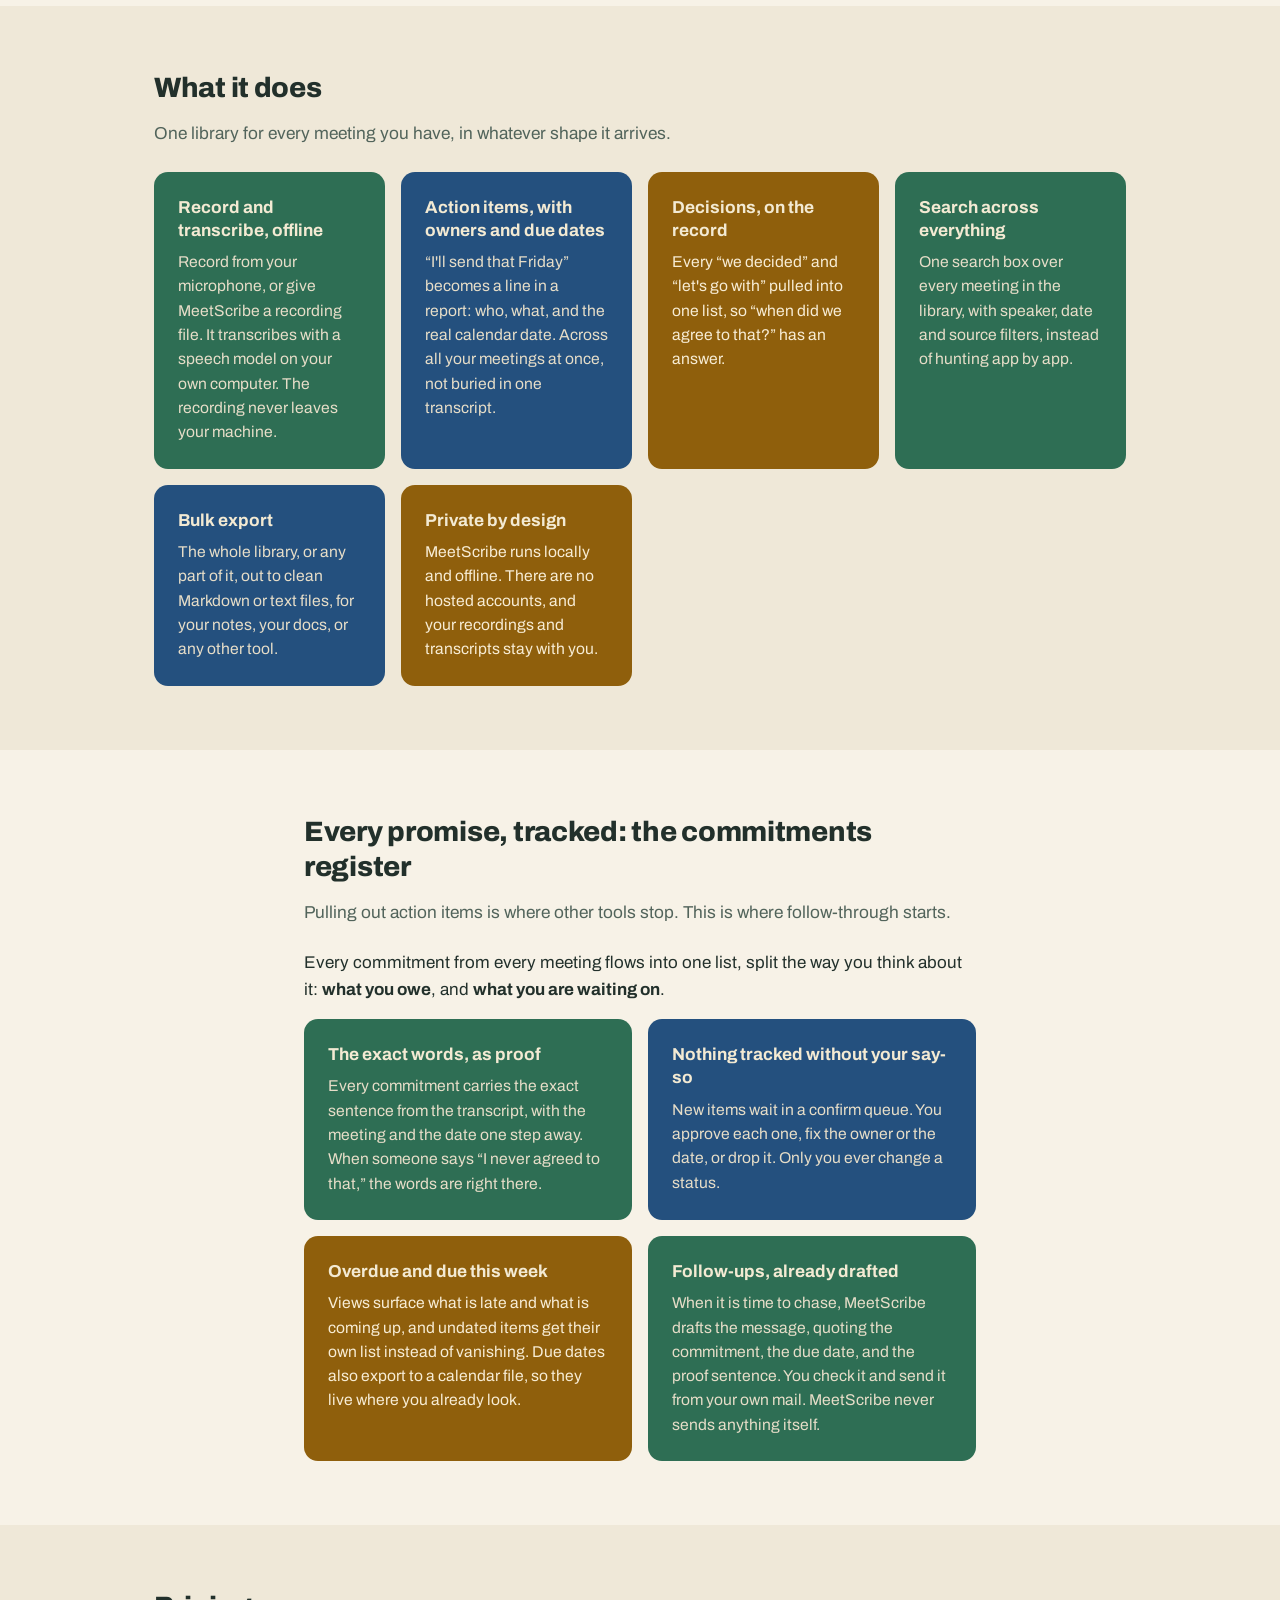
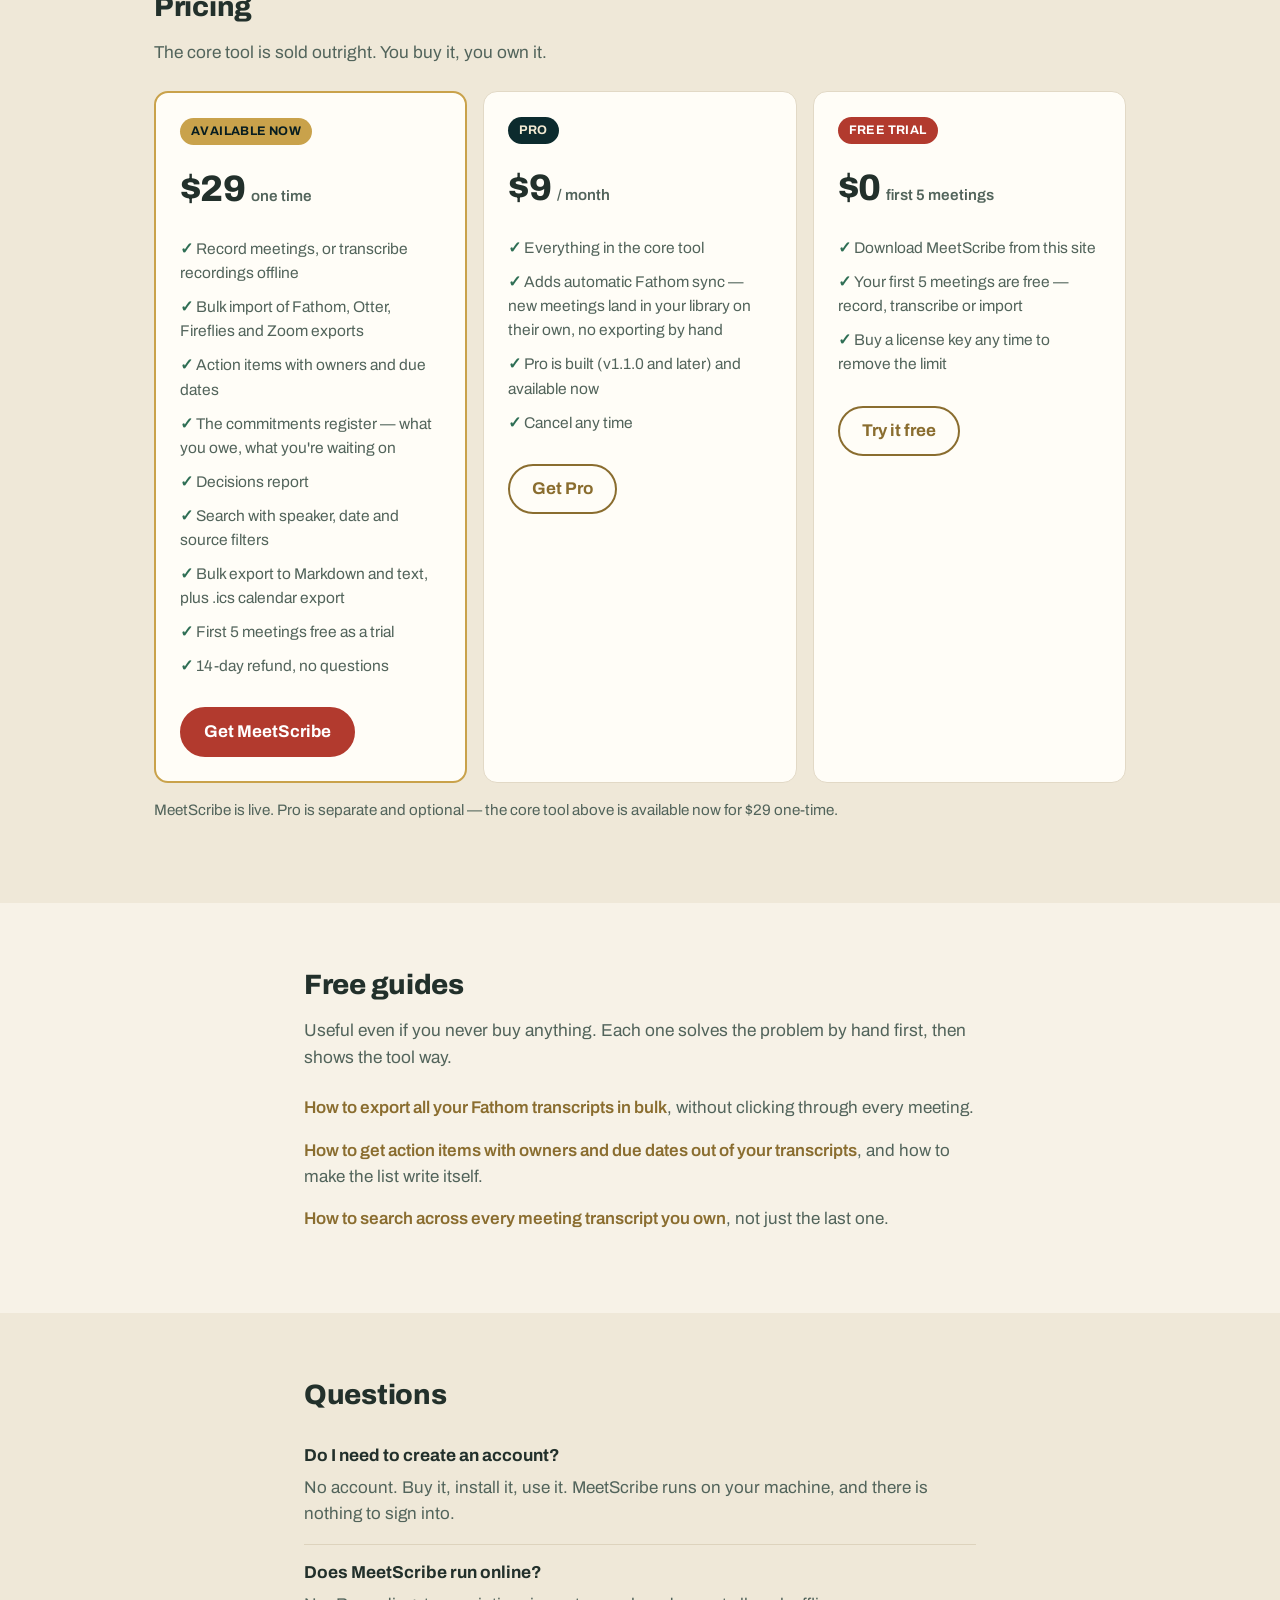
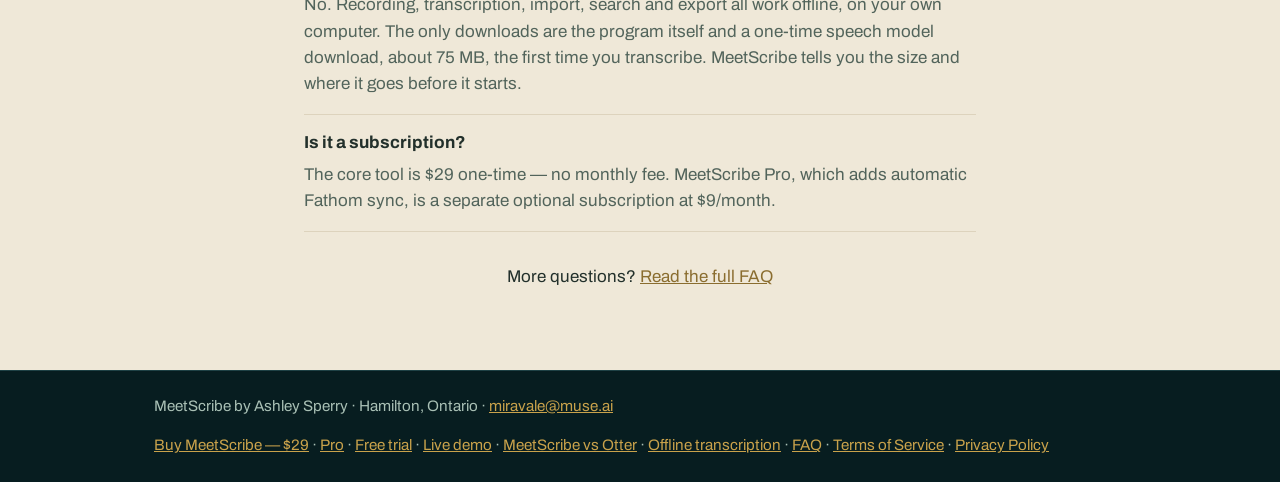
==== commit fc8ab92f: "Restore the pricing, trial and subscription wording exactly as it was before the redesign" ====
--- a/index.html
+++ b/index.html
@@ -69,7 +69,7 @@
         <a class="btn btn-large" href="https://buy.stripe.com/28EeVc8pw60i9VVeSAaR206">Get MeetScribe — $29 one time</a>
         <a class="btn btn-ghost btn-large" href="#sample">See a sample</a>
       </div>
-      <p class="hero-note">First 5 meetings free. No account. No subscription for the core tool.</p>
+      <p class="hero-note">First 5 meetings free. No account, no subscription for the core tool. One short speech-model download the first time you transcribe — after that, fully offline.</p>
 
       <div class="proof">
         <div><b>14</b>action items found in the sample meetings</div>
@@ -151,8 +151,7 @@
 
       <div class="center">
         <a class="btn btn-large" href="https://buy.stripe.com/28EeVc8pw60i9VVeSAaR206">Get MeetScribe — $29 one-time</a>
-        <a class="btn btn-ghost btn-large" href="demo.html">Try the live demo</a>
-        <p class="hero-note">The trial covers your first 5 meetings free. Run your own meetings through it and see your own list.</p>
+        <p class="hero-note">The trial covers your first 5 meetings free — recorded, transcribed, or imported — run your own meetings through it and see your own list.</p>
       </div>
     </div>
   </section>
@@ -253,10 +252,10 @@
             <li>Record meetings, or transcribe recordings offline</li>
             <li>Bulk import of Fathom, Otter, Fireflies and Zoom exports</li>
             <li>Action items with owners and due dates</li>
-            <li>The commitments register: what you owe, what you're waiting on</li>
+            <li>The commitments register — what you owe, what you're waiting on</li>
             <li>Decisions report</li>
             <li>Search with speaker, date and source filters</li>
-            <li>Bulk export to Markdown and text, plus calendar export</li>
+            <li>Bulk export to Markdown and text, plus .ics calendar export</li>
             <li>First 5 meetings free as a trial</li>
             <li>14-day refund, no questions</li>
           </ul>
@@ -267,7 +266,8 @@
           <p class="amount">$9 <span class="per">/ month</span></p>
           <ul>
             <li>Everything in the core tool</li>
-            <li>Adds automatic Fathom sync, so new meetings land in your library on their own</li>
+            <li>Adds automatic Fathom sync — new meetings land in your library on their own, no exporting by hand</li>
+            <li>Pro is built (v1.1.0 and later) and available now</li>
             <li>Cancel any time</li>
           </ul>
           <a class="btn btn-ghost" href="https://buy.stripe.com/14AdR86hoewOfgfcKsaR207">Get Pro</a>
@@ -276,14 +276,14 @@
           <span class="badge badge-wait">Free trial</span>
           <p class="amount">$0 <span class="per">first 5 meetings</span></p>
           <ul>
-            <li>One download, the whole program</li>
-            <li>It counts your meetings as you add them. After five, it asks for a license key</li>
-            <li>Buy a key here and it arrives by email. Type it in and the limit comes off for good</li>
+            <li>Download MeetScribe from this site</li>
+            <li>Your first 5 meetings are free — record, transcribe or import</li>
+            <li>Buy a license key any time to remove the limit</li>
           </ul>
           <a class="btn btn-ghost" href="download.html">Try it free</a>
         </div>
       </div>
-      <p class="hero-note">Prices in US dollars, paid through Stripe. The 14-day refund is in the <a href="terms.html">Terms of Service</a>, where the honest limits live too.</p>
+      <p class="hero-note">MeetScribe is live. Pro is separate and optional — the core tool above is available now for $29 one-time.</p>
     </div>
   </section>
 
@@ -315,7 +315,7 @@
       </div>
       <div class="qa">
         <h3>Is it a subscription?</h3>
-        <p>The core tool is $29 one time, no monthly fee. MeetScribe Pro, which adds automatic Fathom sync, is a separate optional subscription at $9 a month.</p>
+        <p>The core tool is $29 one-time — no monthly fee. MeetScribe Pro, which adds automatic Fathom sync, is a separate optional subscription at $9/month.</p>
       </div>
 
       <p class="center">More questions? <a href="faq.html">Read the full FAQ</a></p>
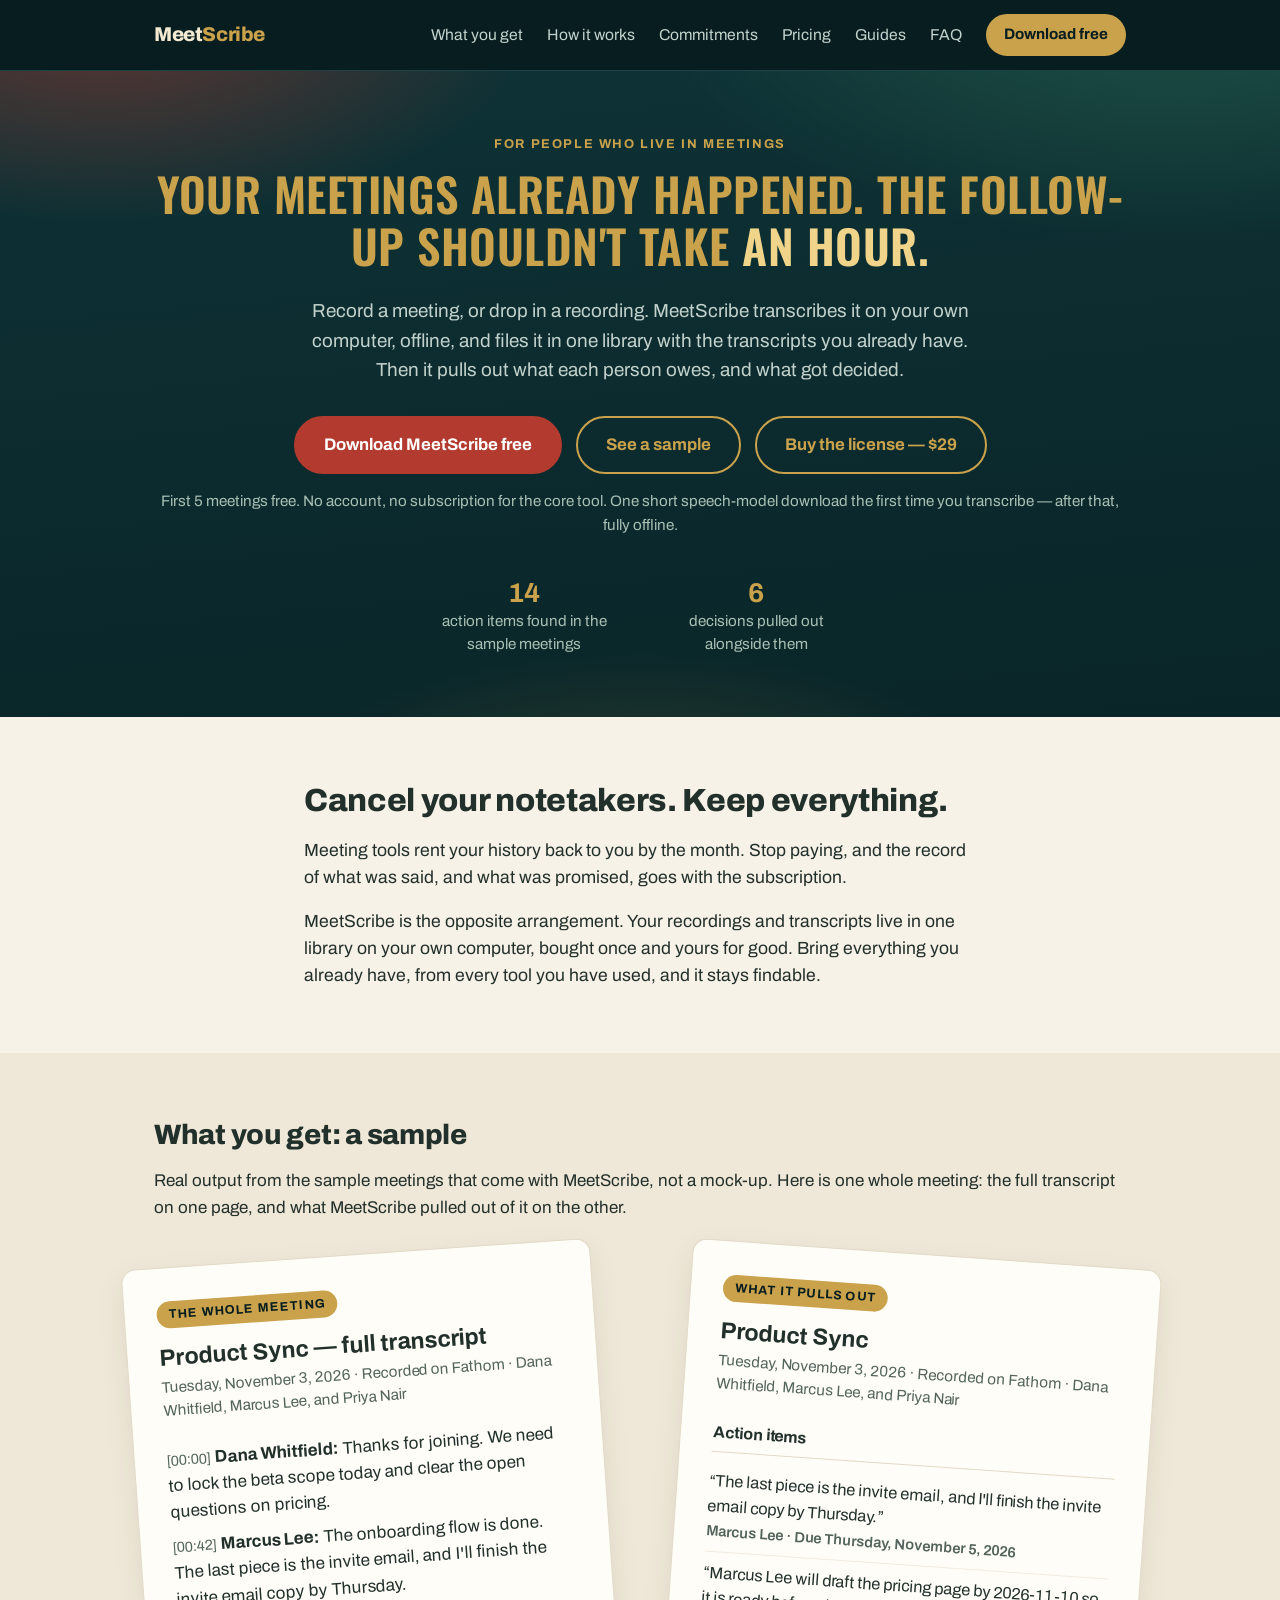
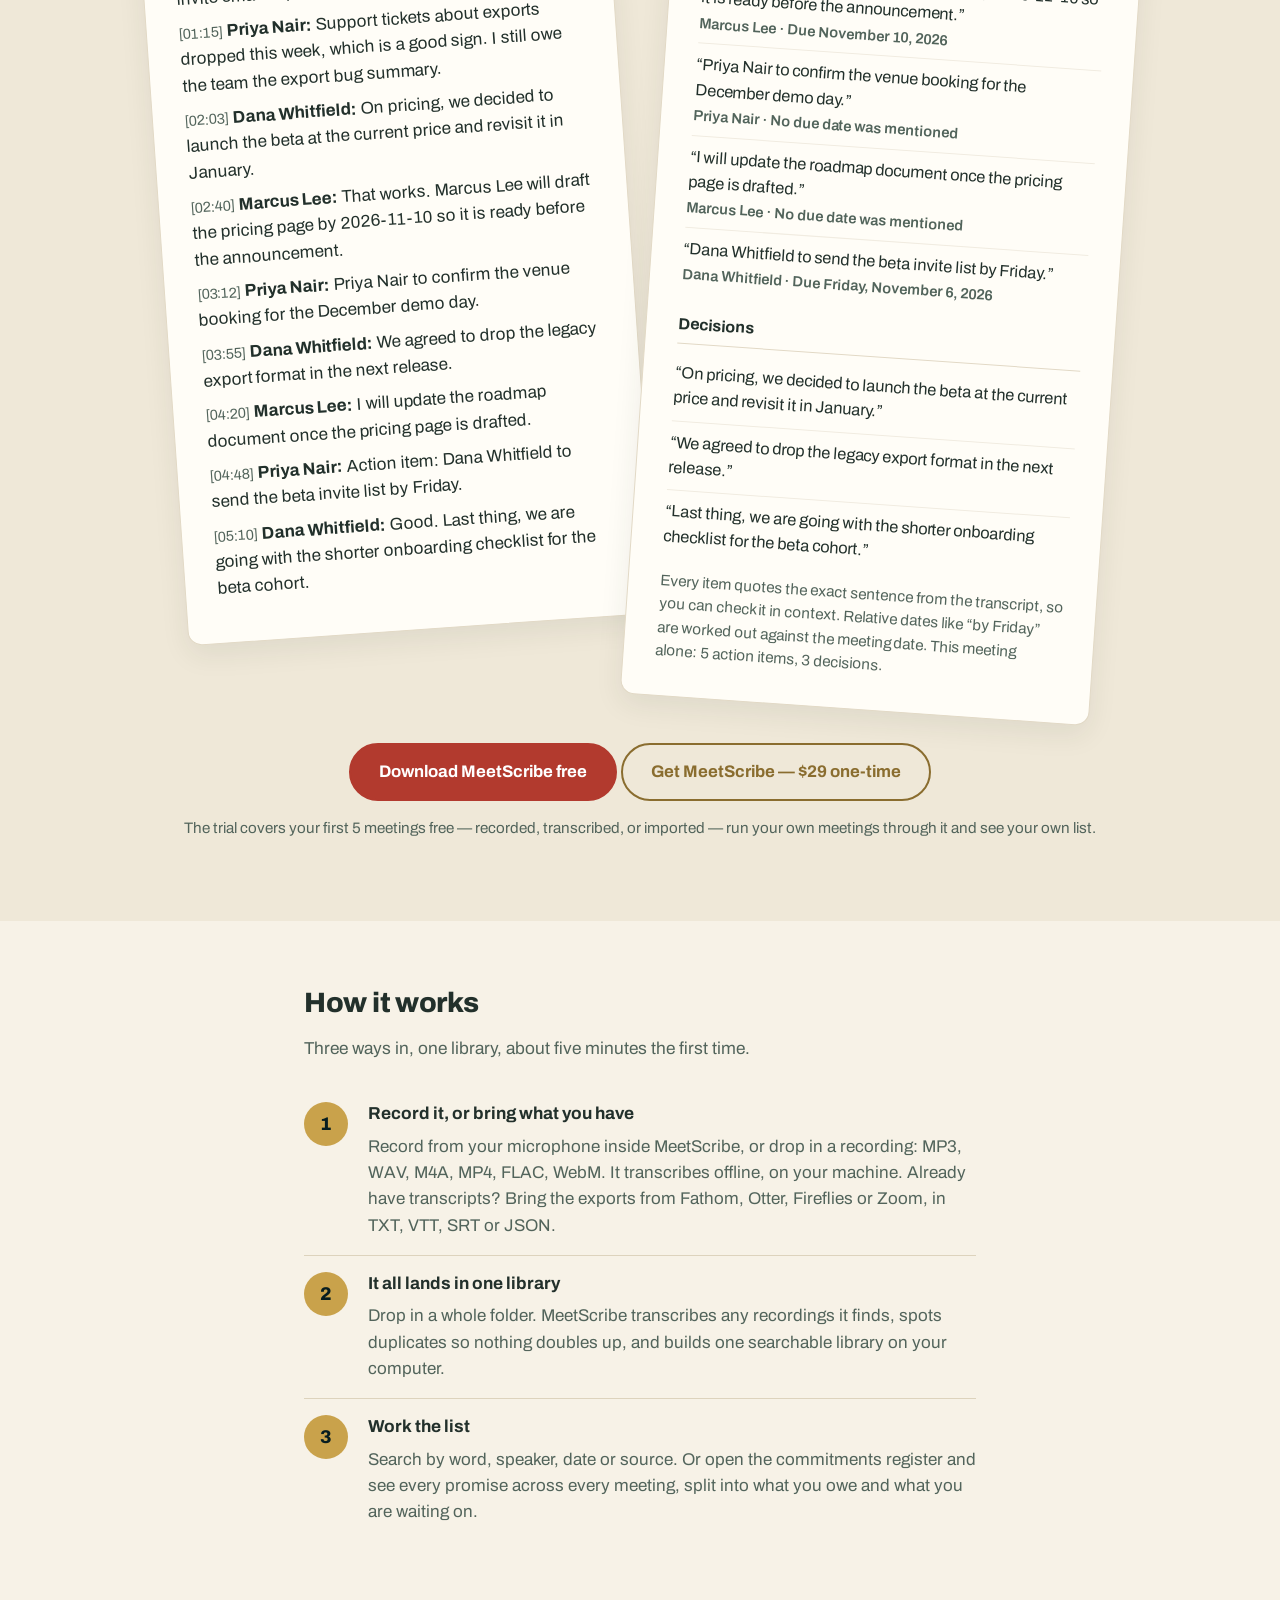
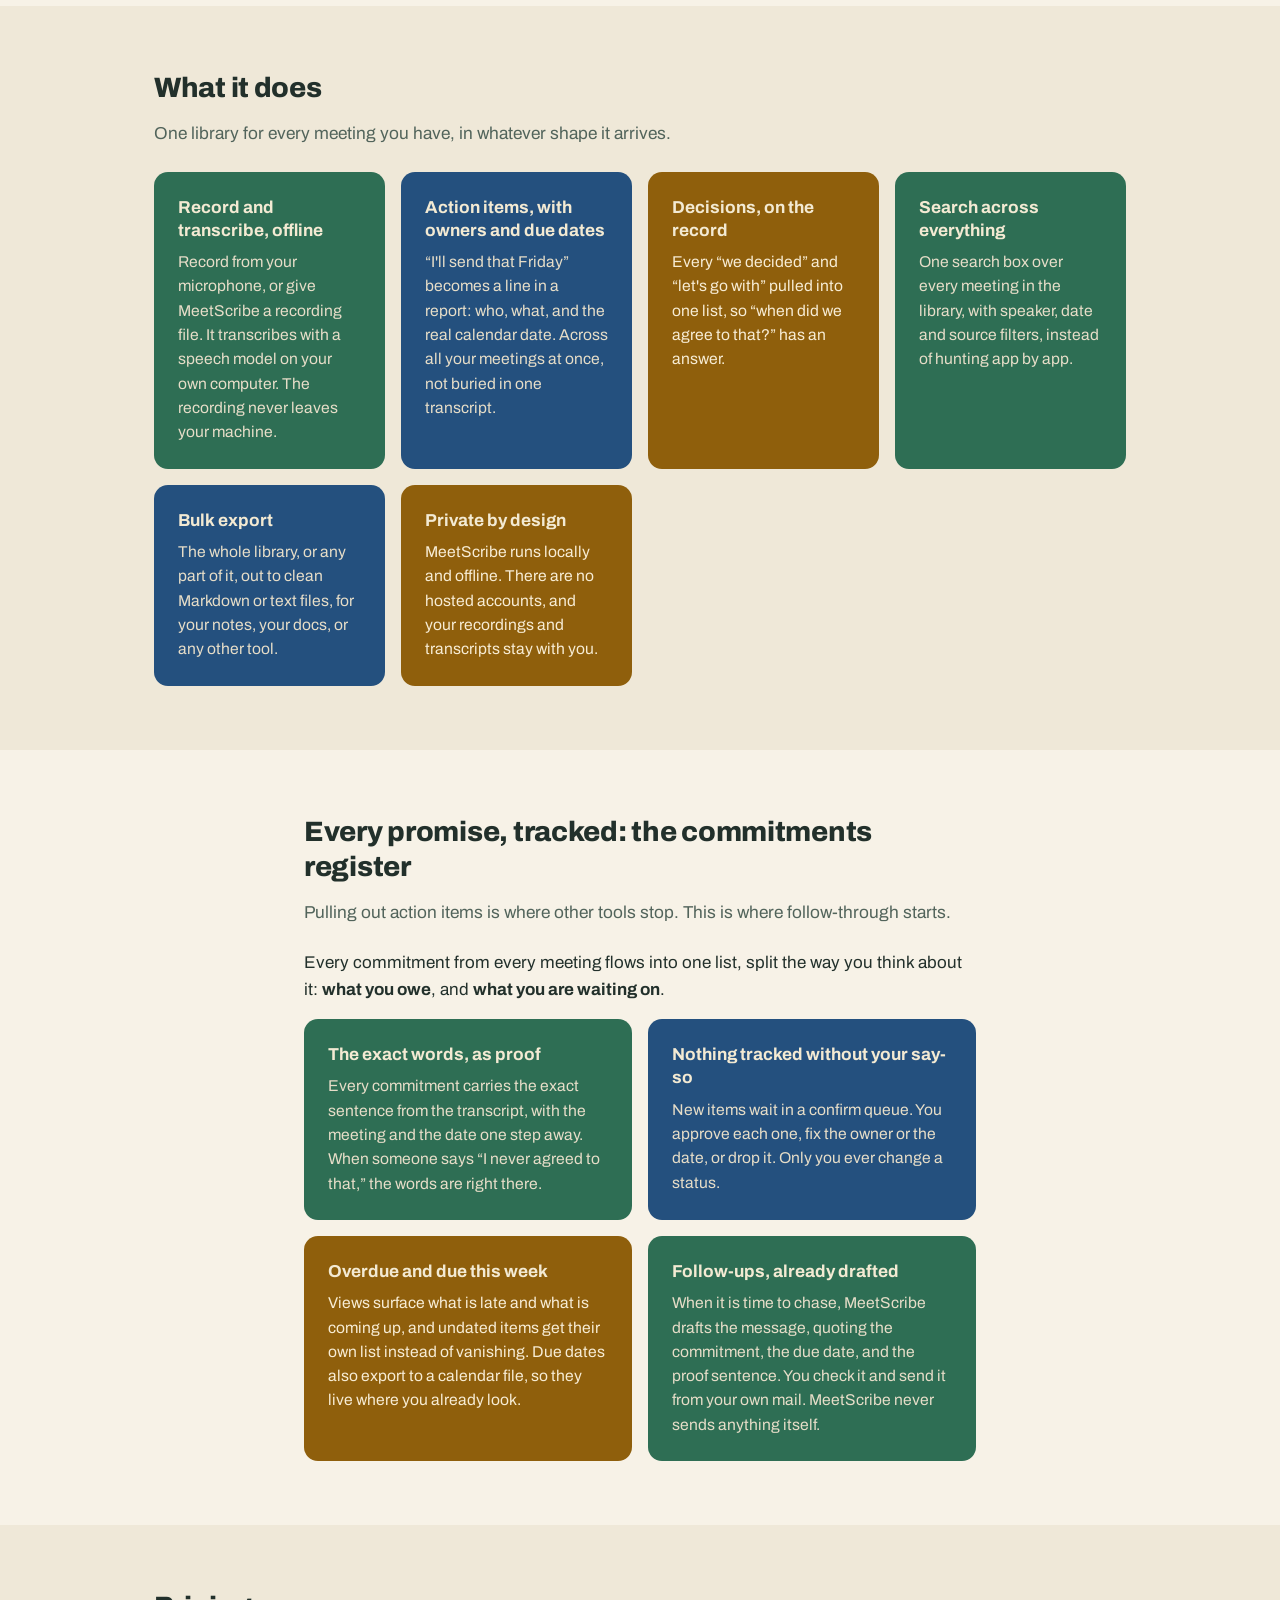
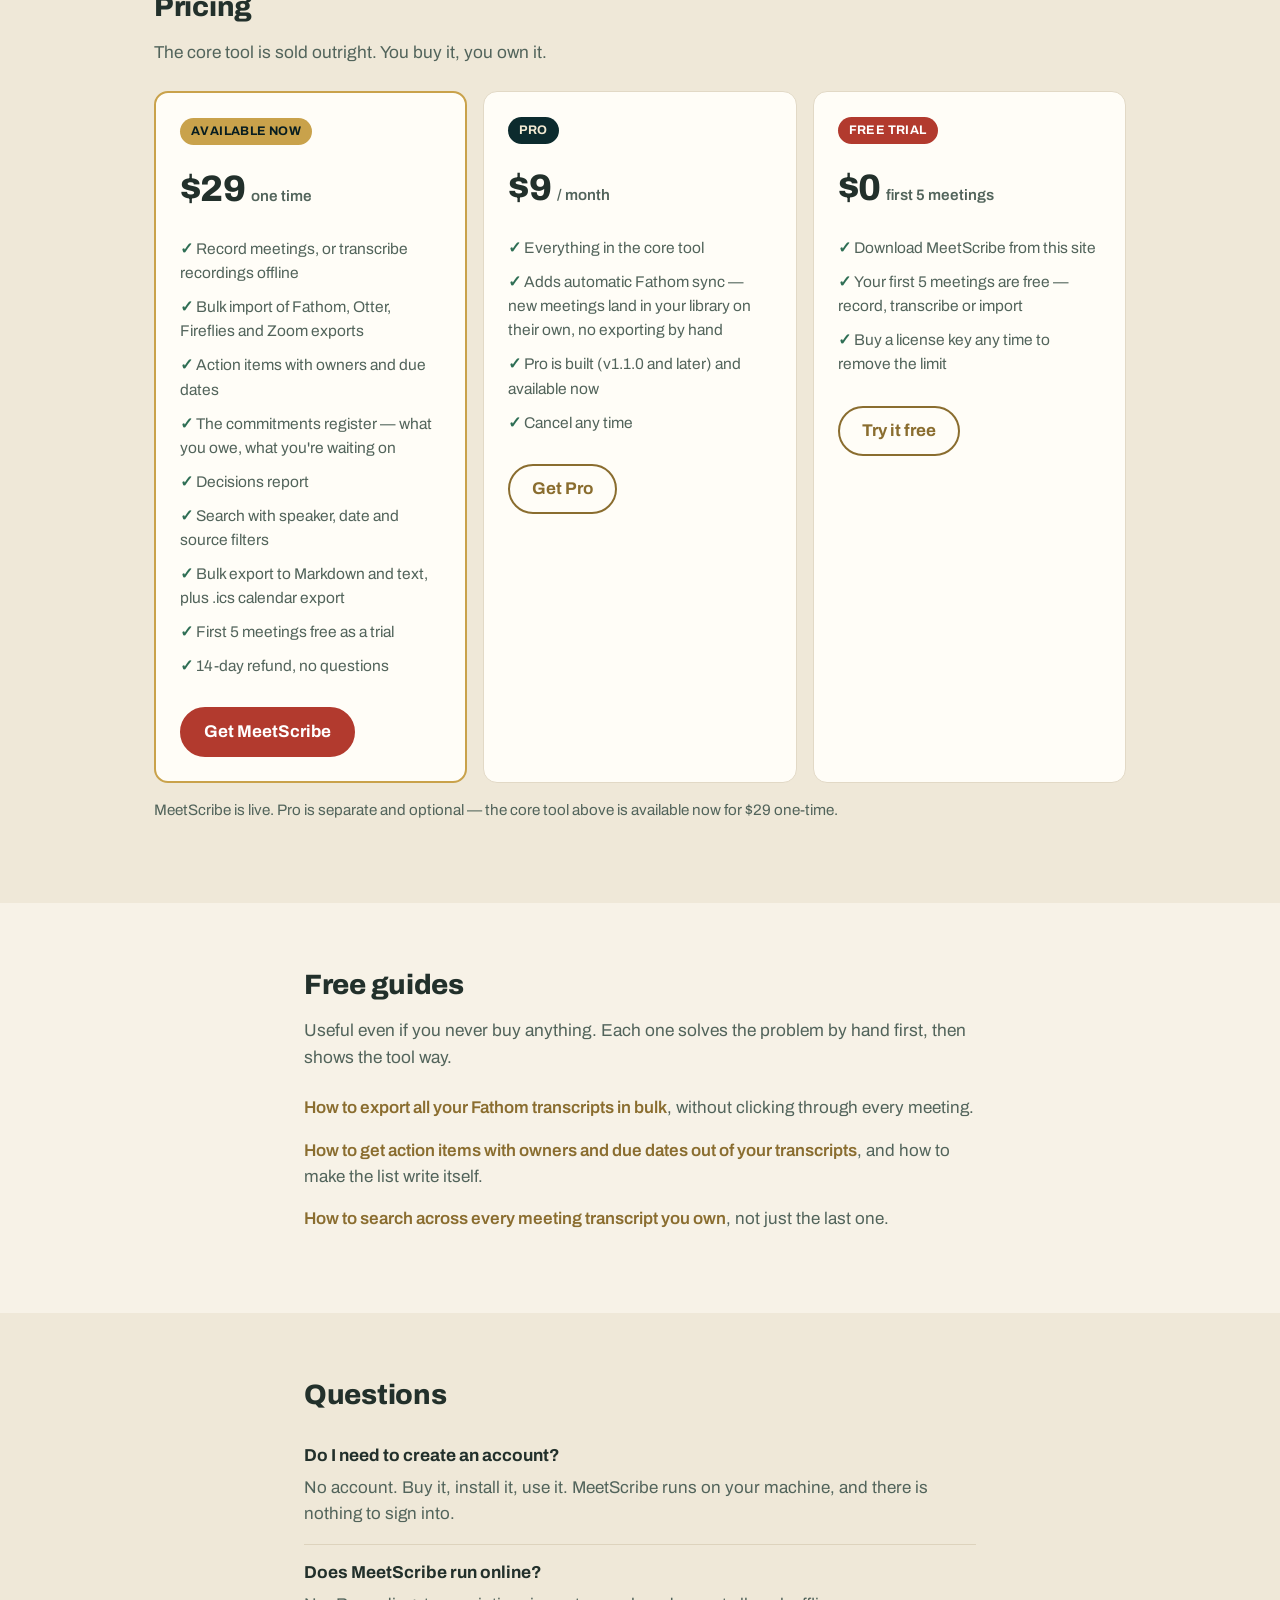
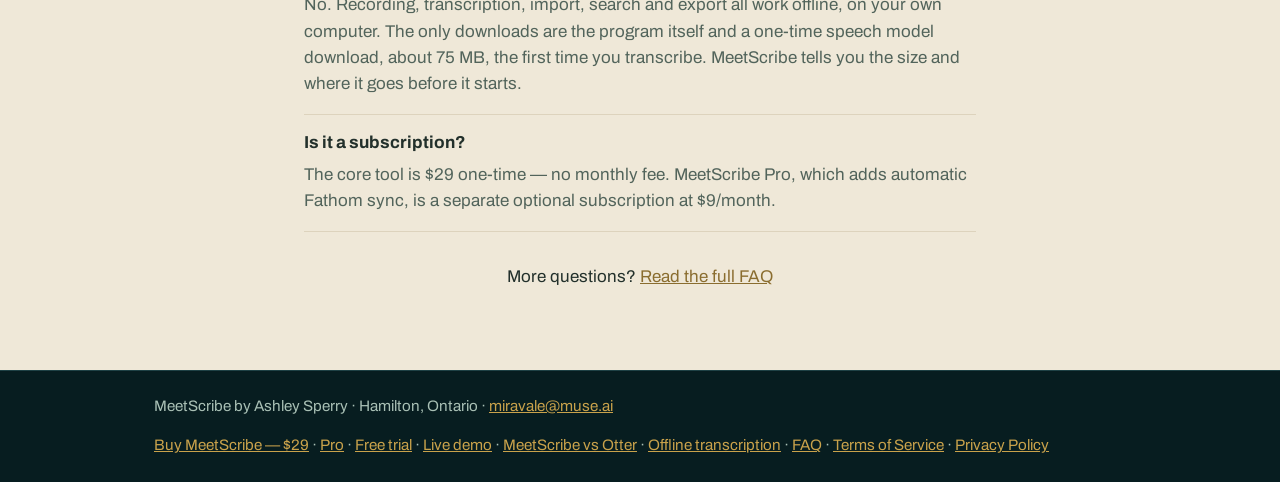
==== commit b506ed5e: "Lead with the free download: the 9 license is the second step, not the first thing asked" ====
--- a/index.html
+++ b/index.html
@@ -53,7 +53,7 @@
       <a href="#guides">Guides</a>
       <a href="faq.html">FAQ</a>
     </nav>
-    <a class="btn btn-small" href="https://buy.stripe.com/28EeVc8pw60i9VVeSAaR206">Buy — $29</a>
+    <a class="btn btn-small" href="download.html">Download free</a>
   </div>
 </header>
 
@@ -66,8 +66,9 @@
       <h1>Your meetings already happened. The follow-up shouldn't take <em>an hour.</em></h1>
       <p class="lead">Record a meeting, or drop in a recording. MeetScribe transcribes it on your own computer, offline, and files it in one library with the transcripts you already have. Then it pulls out what each person owes, and what got decided.</p>
       <div class="hero-actions">
-        <a class="btn btn-large" href="https://buy.stripe.com/28EeVc8pw60i9VVeSAaR206">Get MeetScribe — $29 one time</a>
+        <a class="btn btn-large" href="download.html">Download MeetScribe free</a>
         <a class="btn btn-ghost btn-large" href="#sample">See a sample</a>
+        <a class="btn btn-ghost btn-large" href="https://buy.stripe.com/28EeVc8pw60i9VVeSAaR206">Buy the license — $29</a>
       </div>
       <p class="hero-note">First 5 meetings free. No account, no subscription for the core tool. One short speech-model download the first time you transcribe — after that, fully offline.</p>
 
@@ -150,7 +151,8 @@
       </div>
 
       <div class="center">
-        <a class="btn btn-large" href="https://buy.stripe.com/28EeVc8pw60i9VVeSAaR206">Get MeetScribe — $29 one-time</a>
+        <a class="btn btn-large" href="download.html">Download MeetScribe free</a>
+        <a class="btn btn-ghost btn-large" href="https://buy.stripe.com/28EeVc8pw60i9VVeSAaR206">Get MeetScribe — $29 one-time</a>
         <p class="hero-note">The trial covers your first 5 meetings free — recorded, transcribed, or imported — run your own meetings through it and see your own list.</p>
       </div>
     </div>
